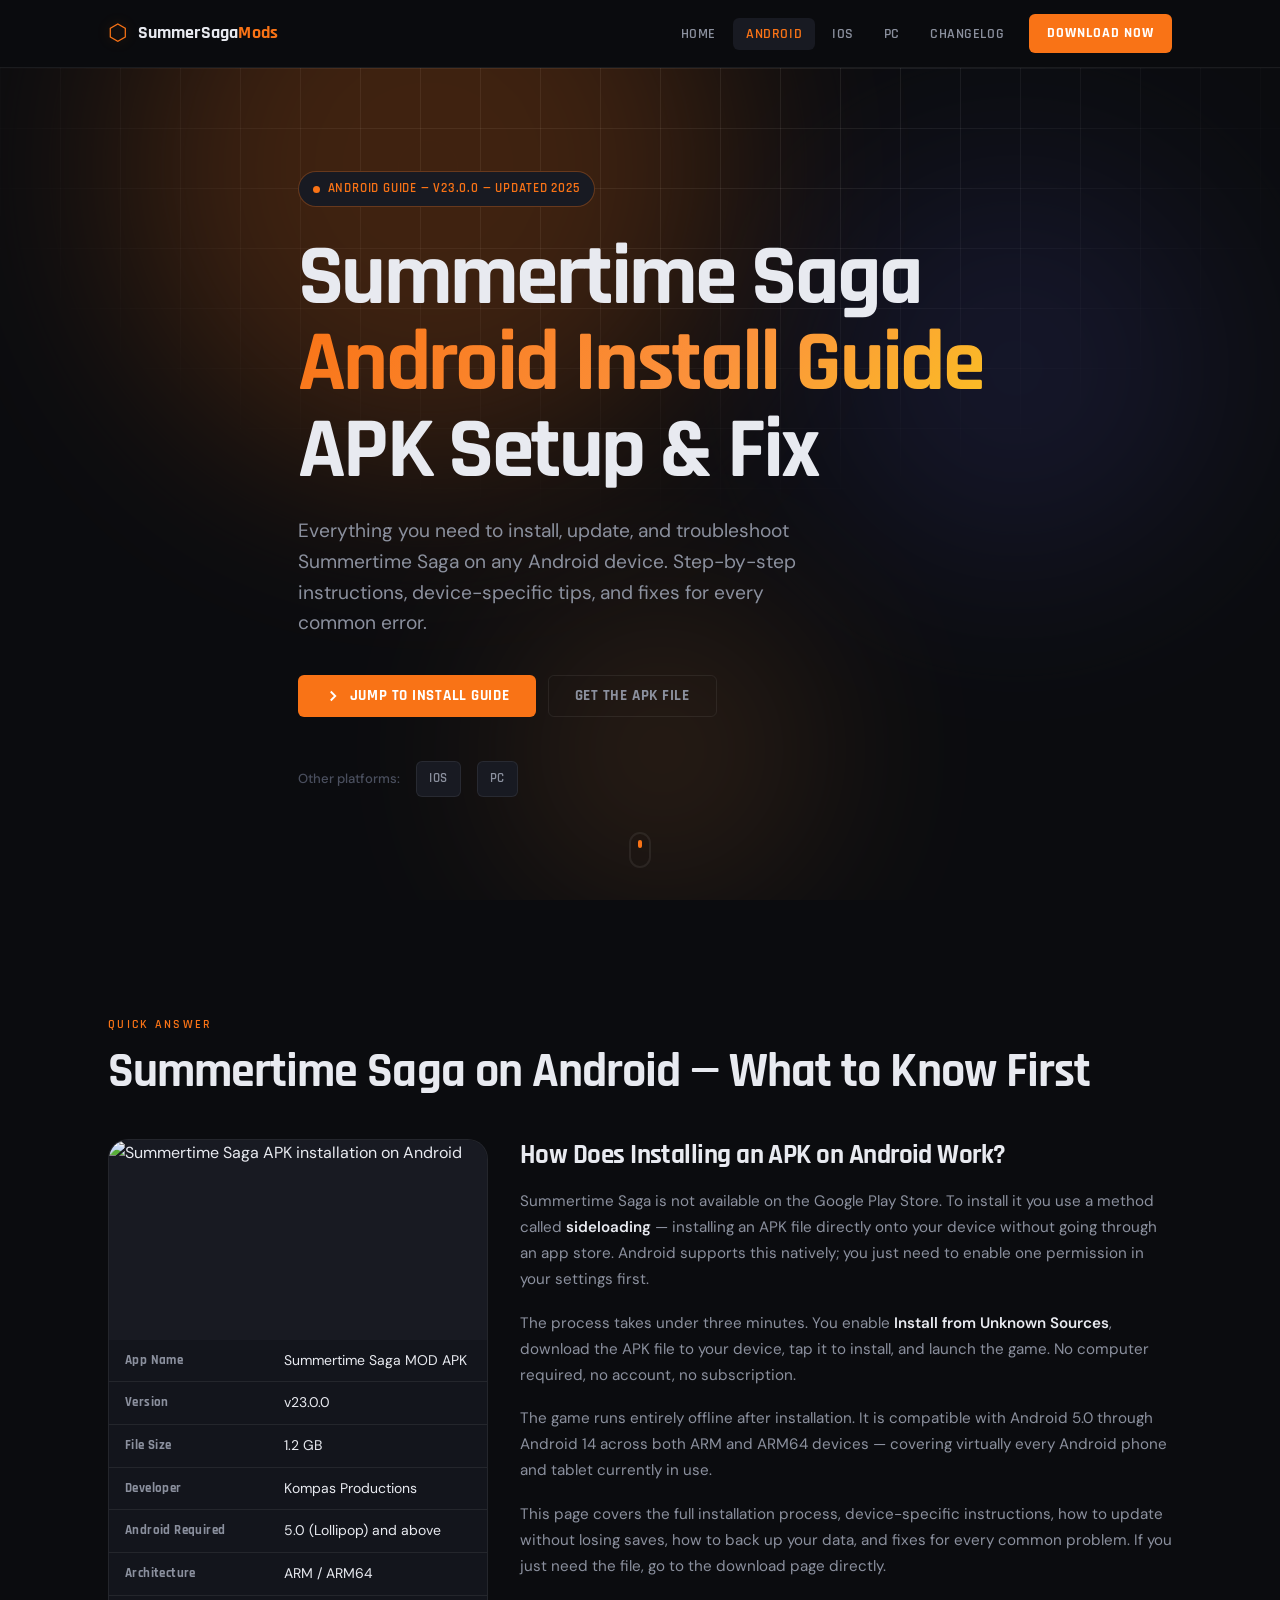
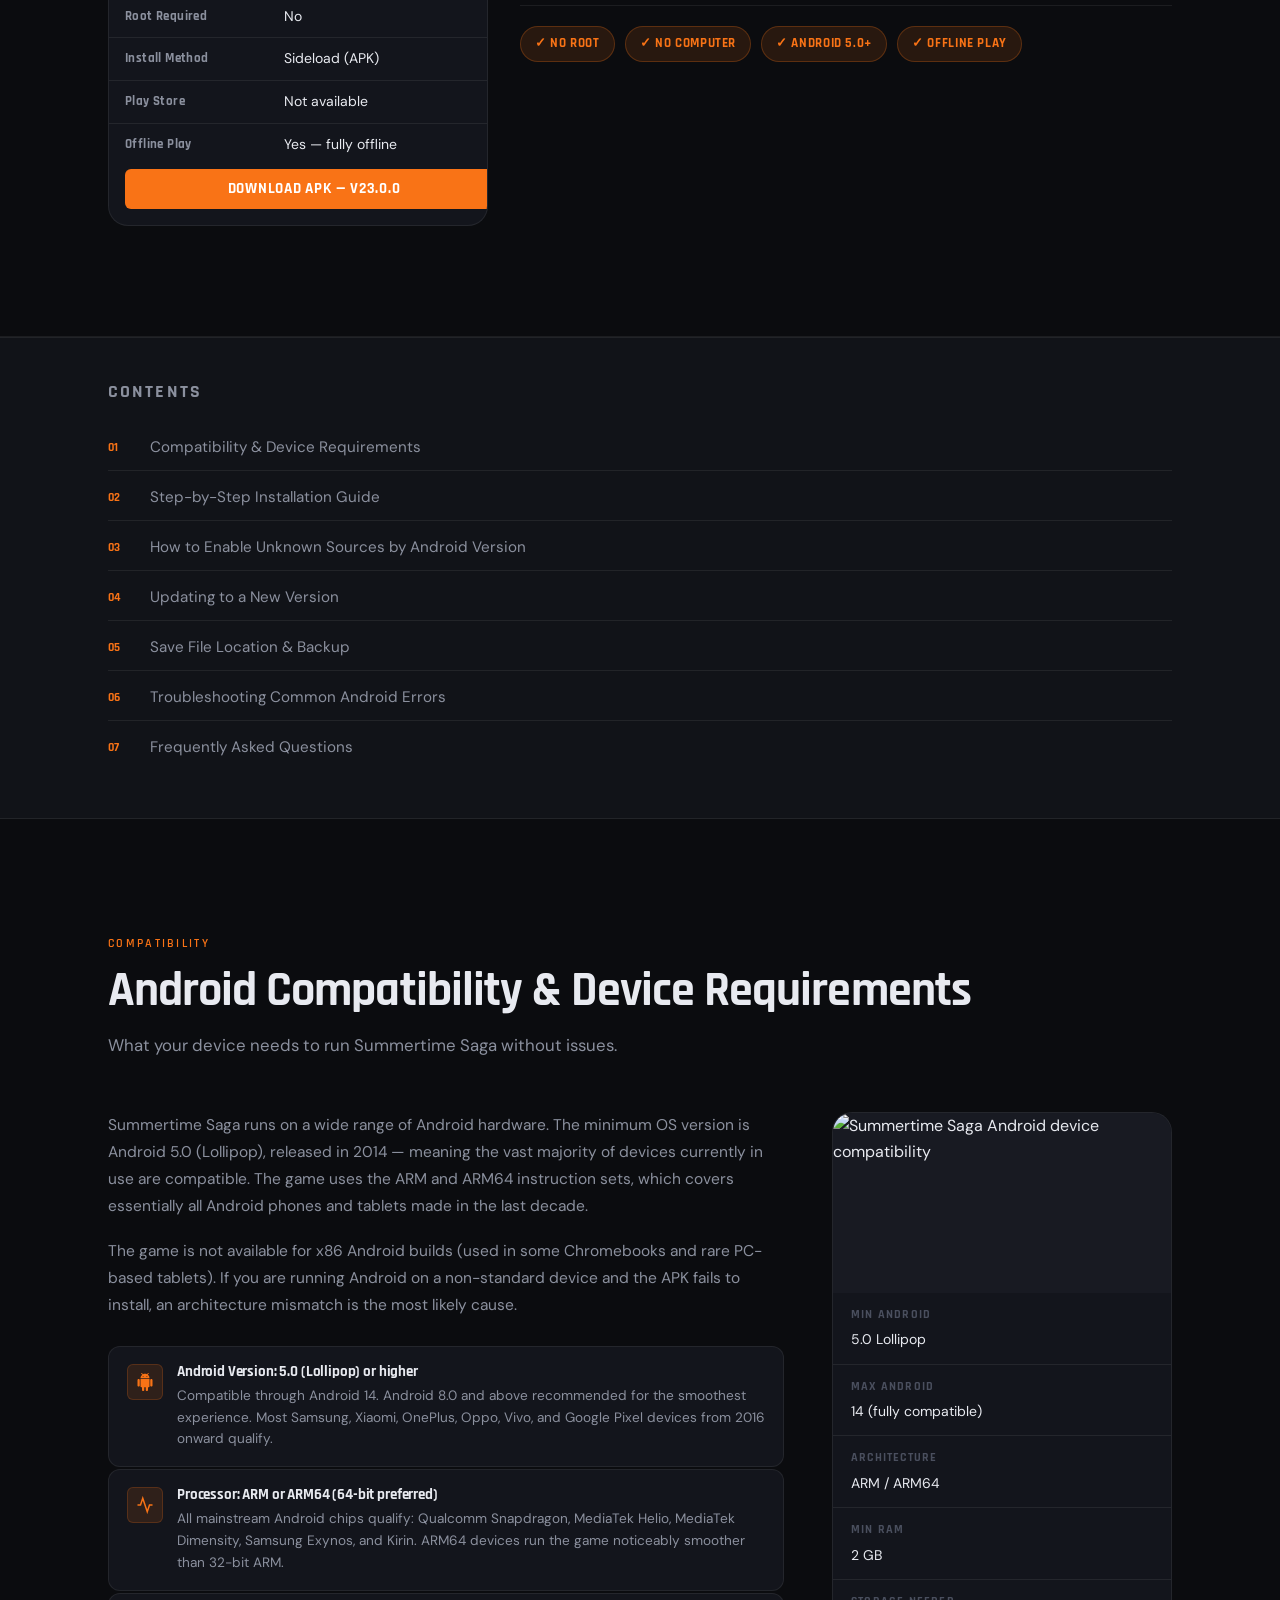
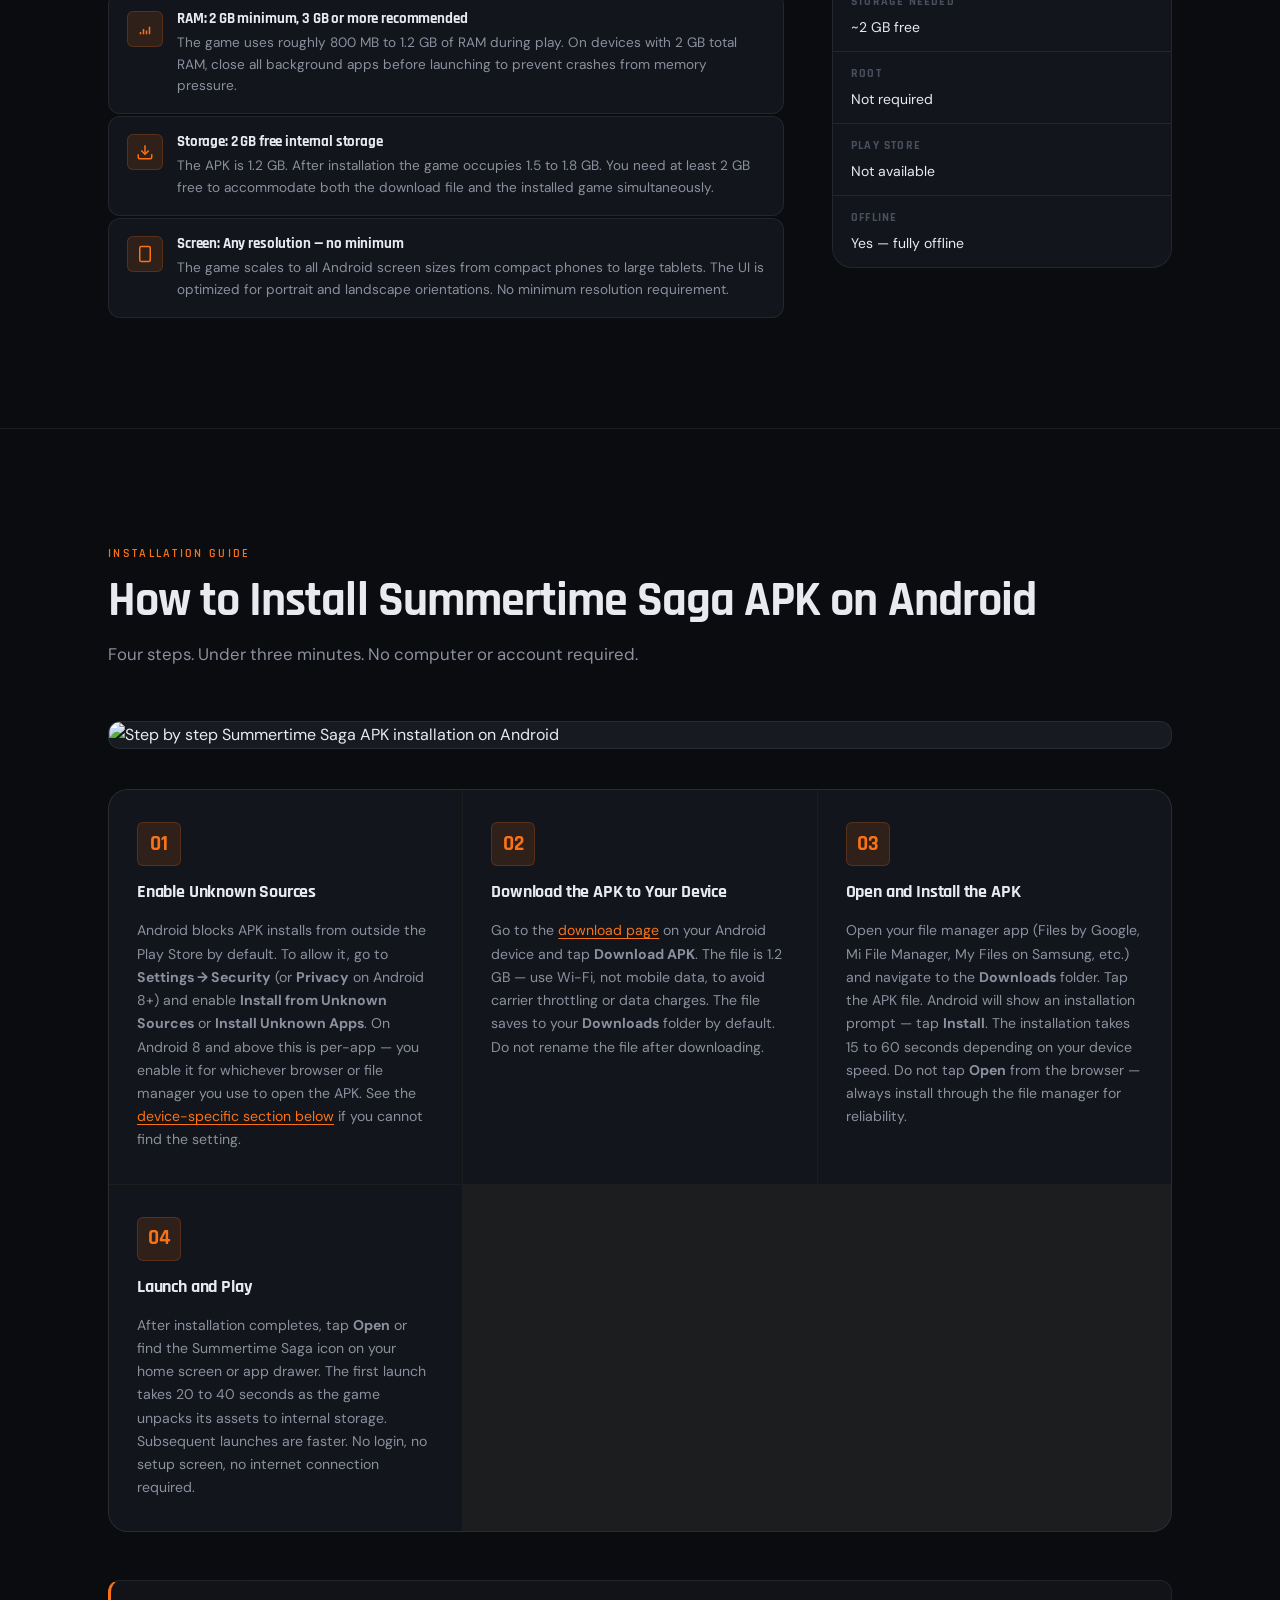
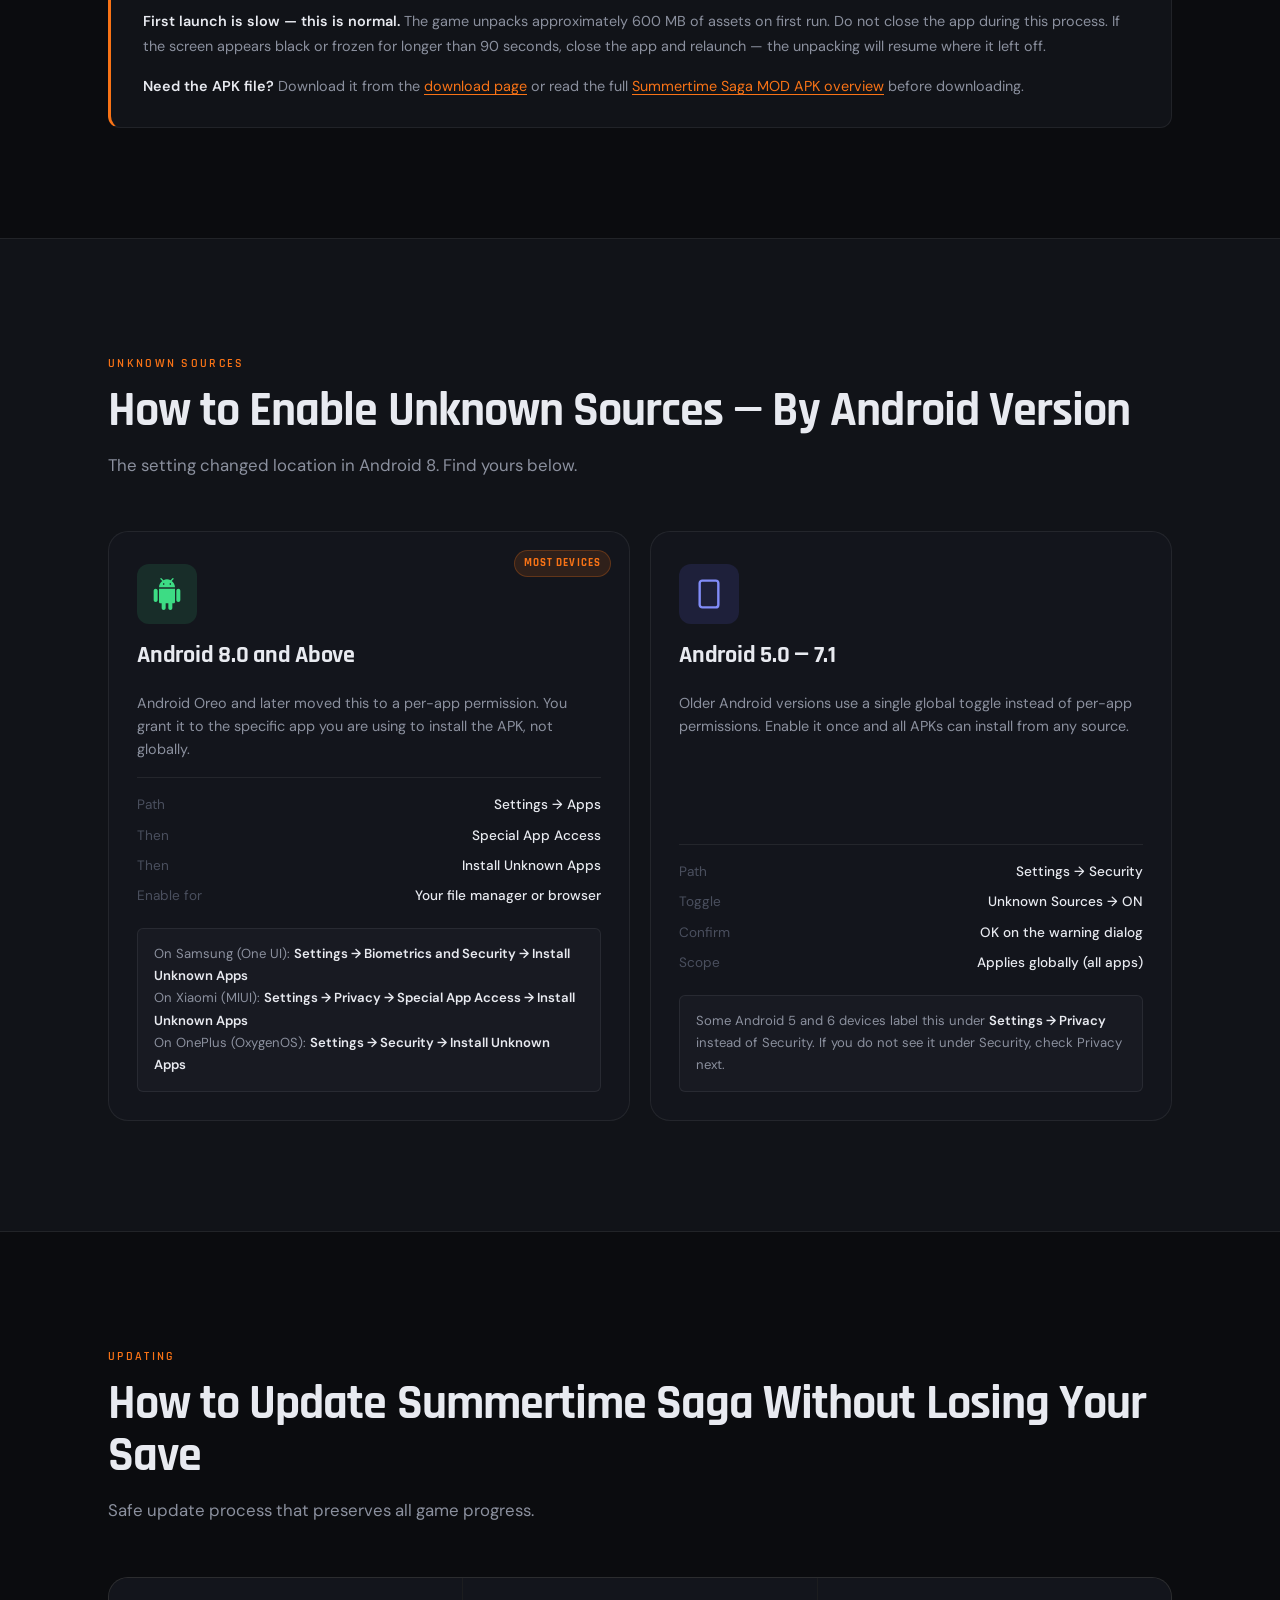
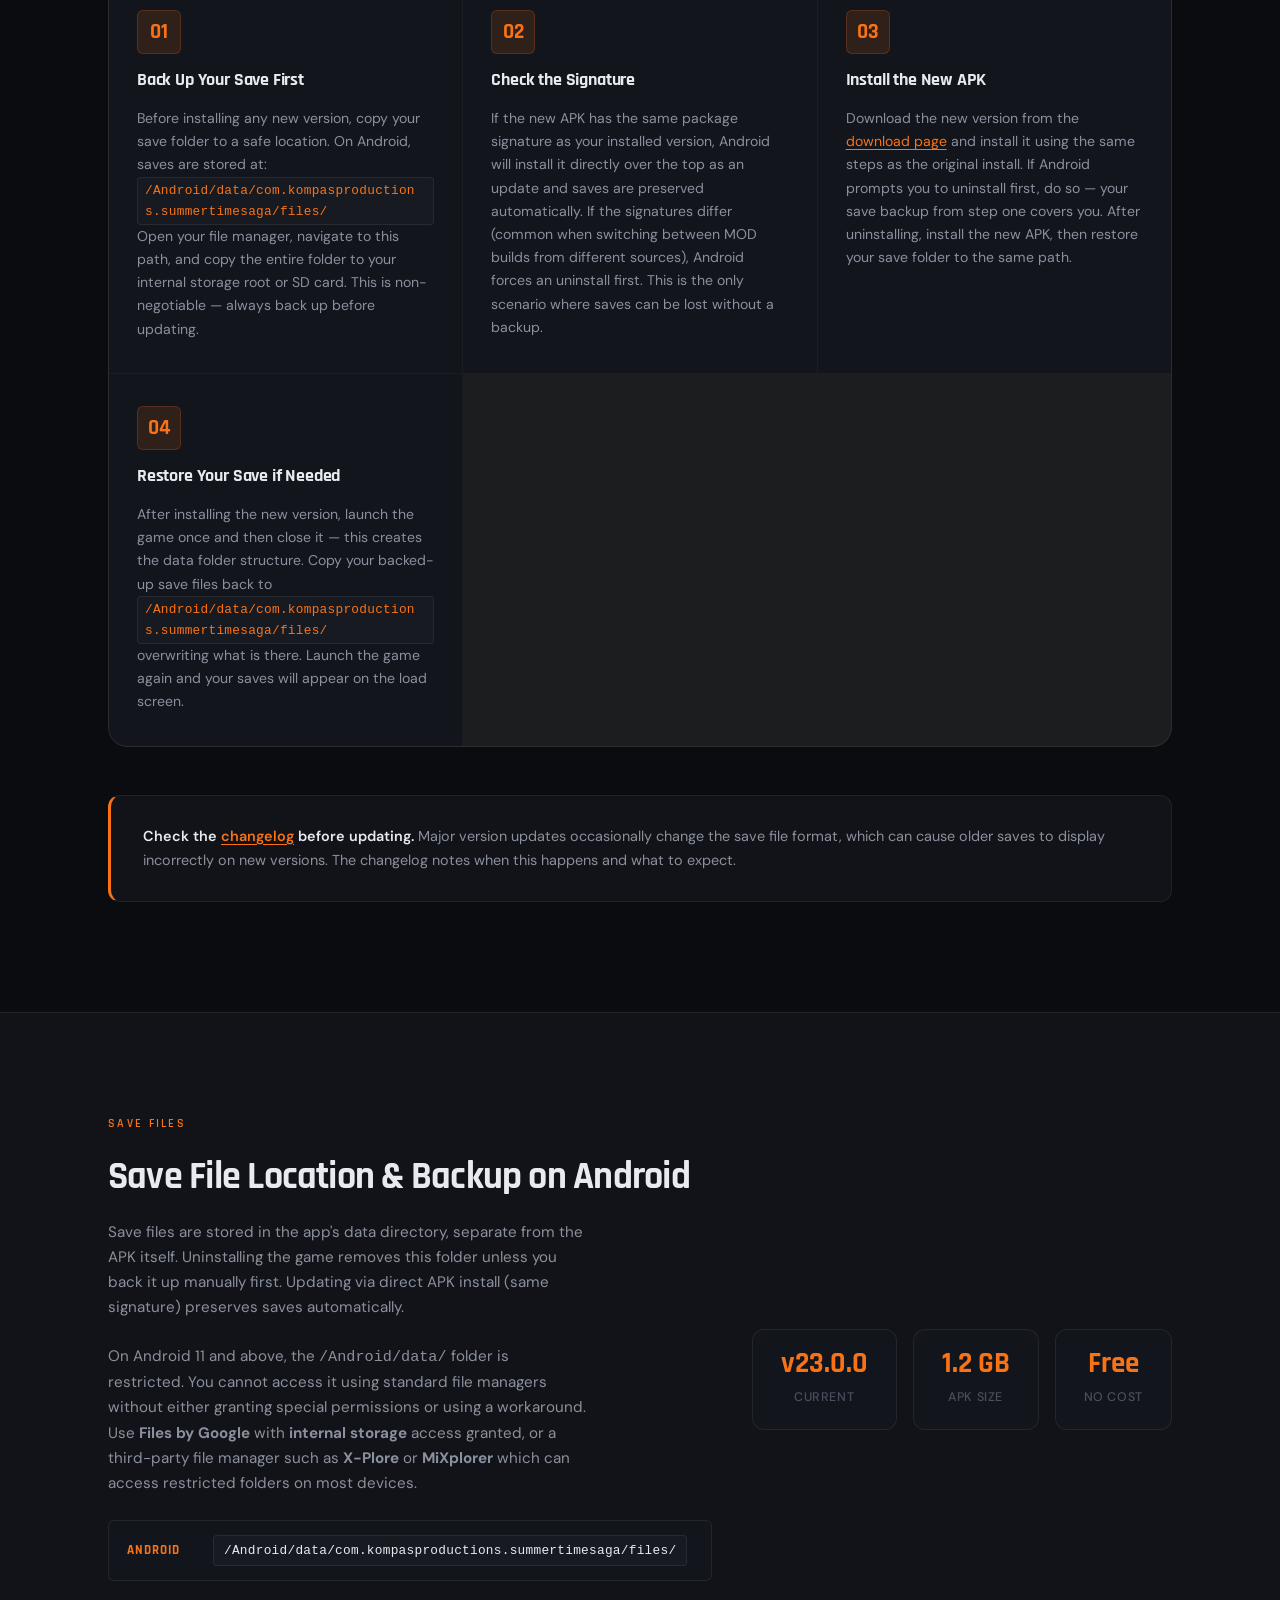
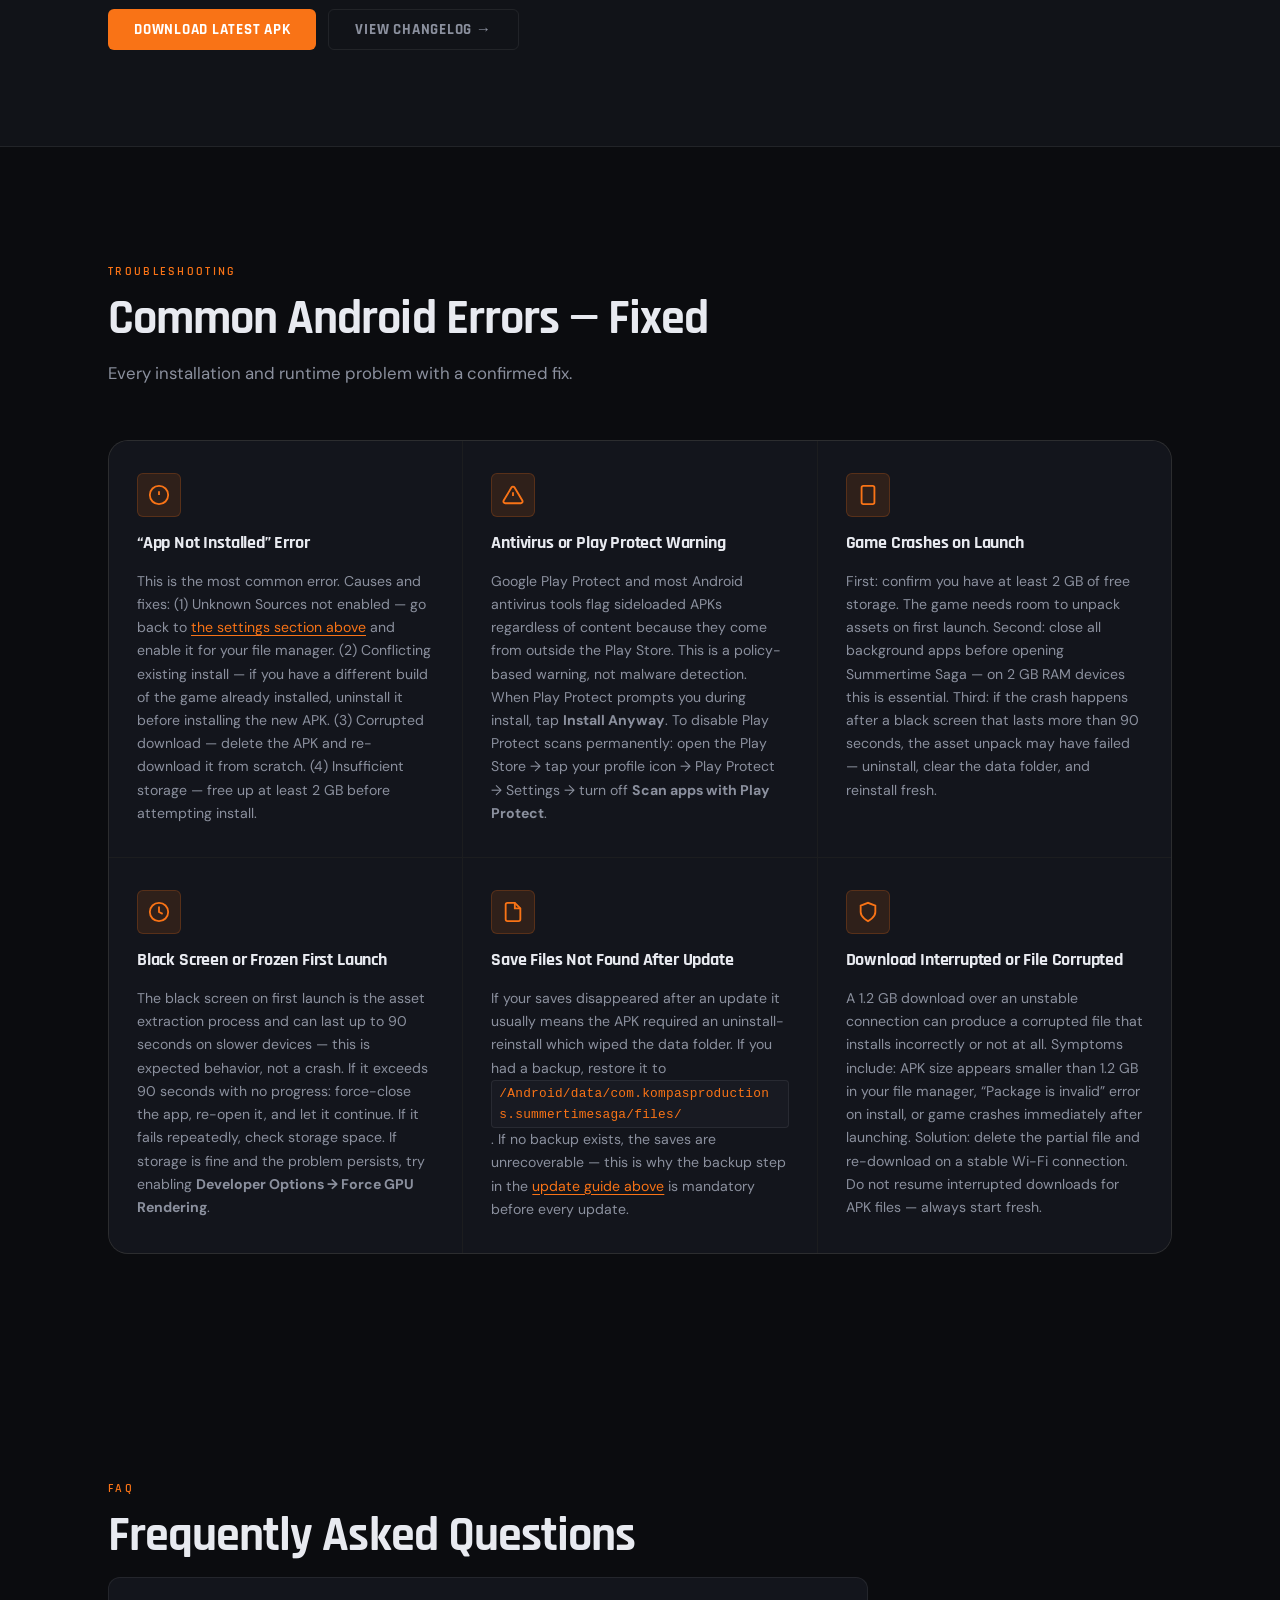
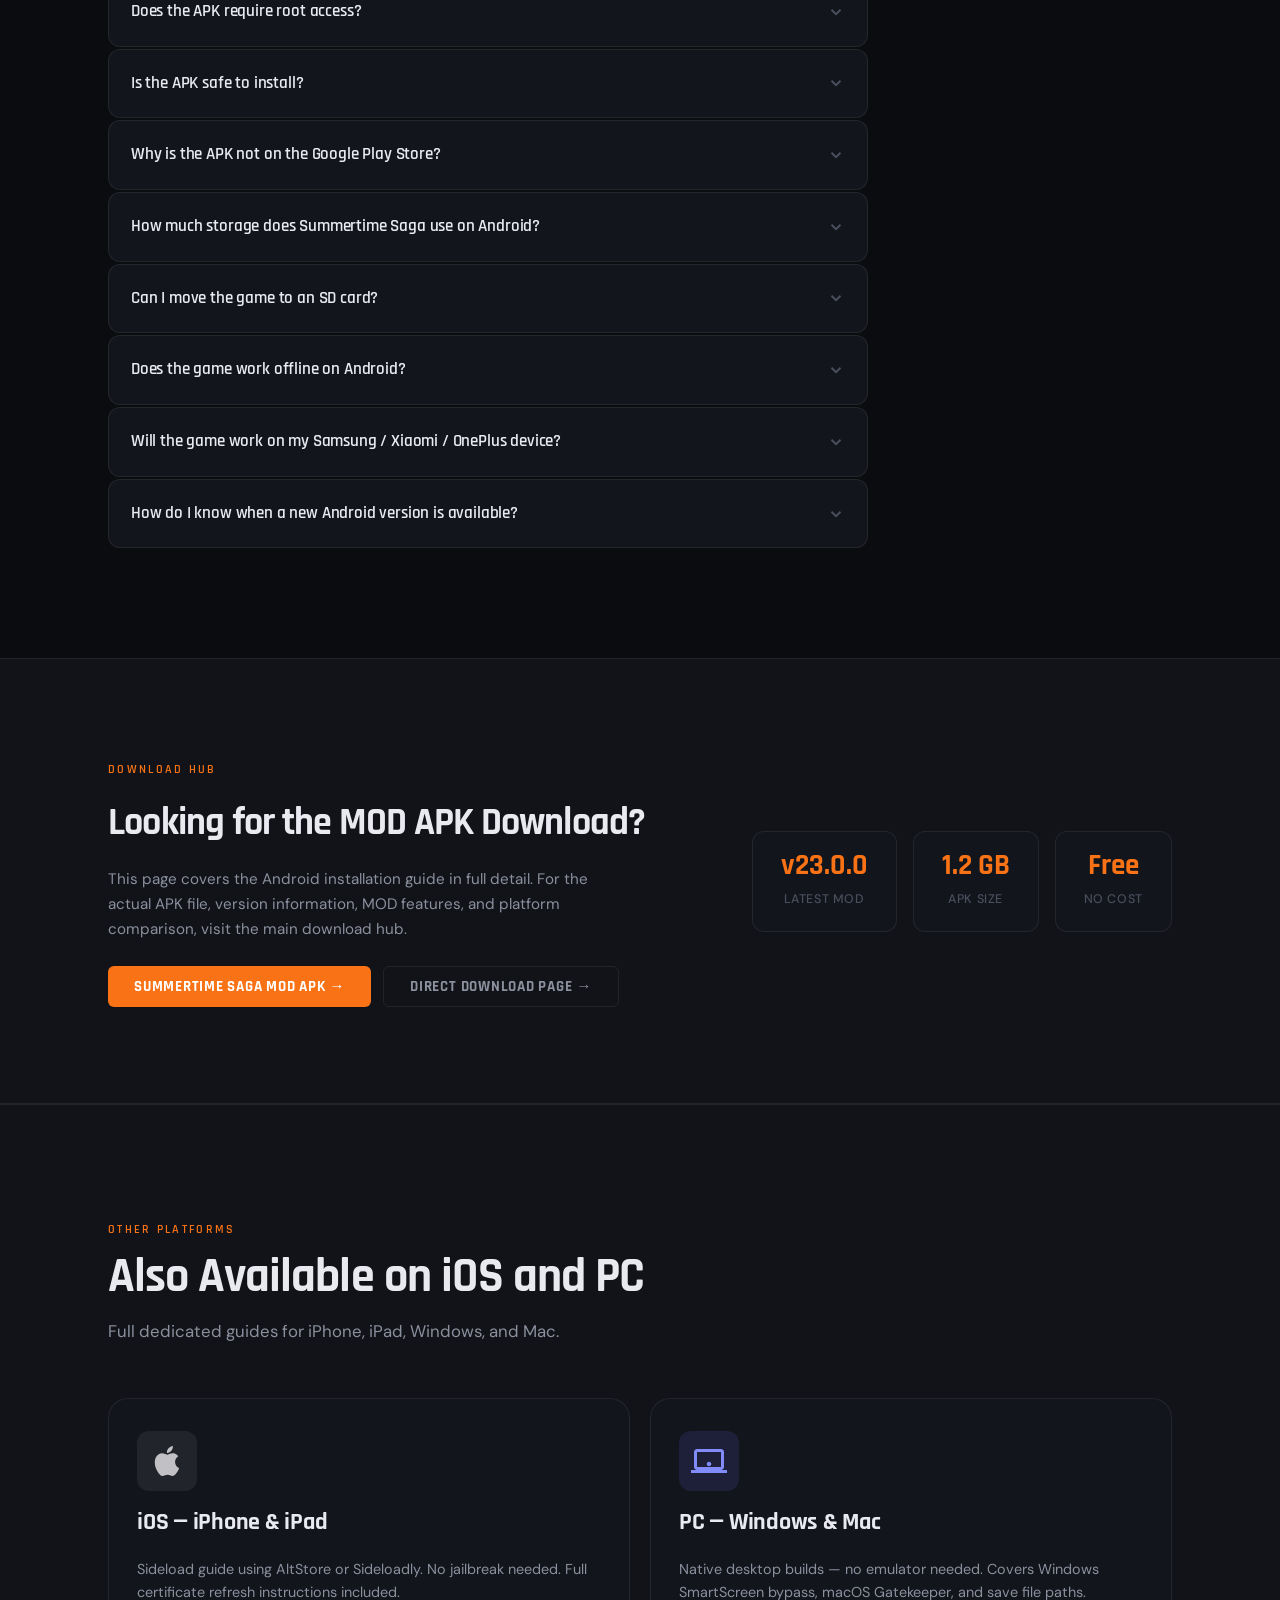
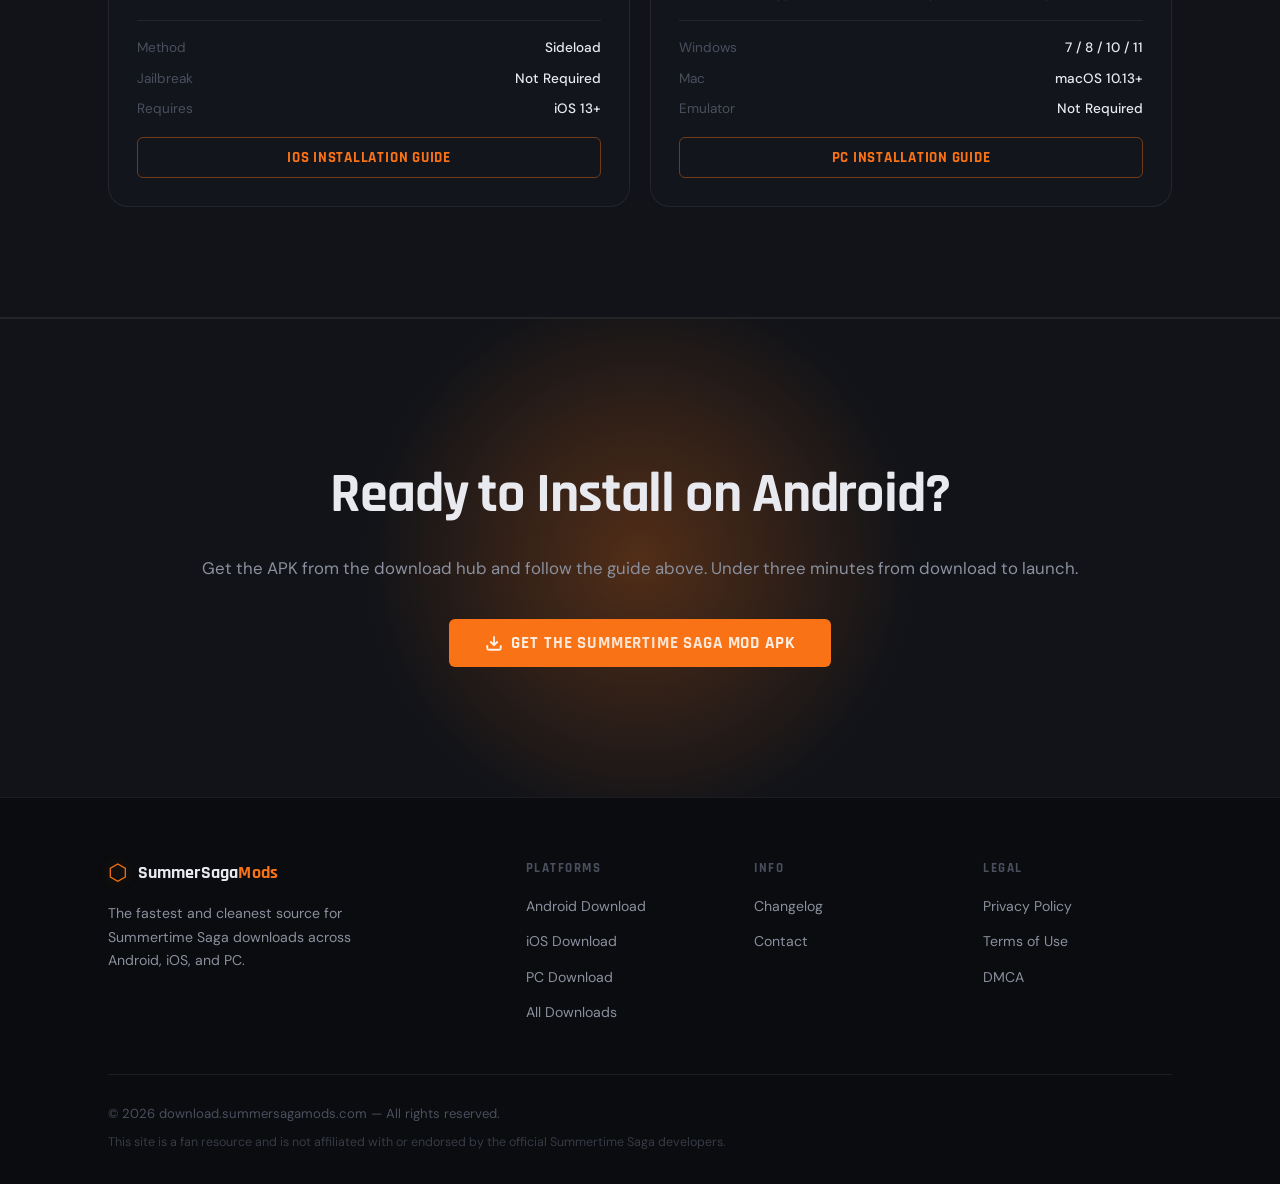
==== android/index.html @ 80ac3235 "Update index.html" ====
<!DOCTYPE html>
<html lang="en">
<head>
  <meta charset="UTF-8">
  <meta name="viewport" content="width=device-width, initial-scale=1.0">
  <title>Summertime Saga Android Installation Guide — APK Setup &amp; Troubleshooting</title>
  <meta name="description" content="Complete Summertime Saga Android installation guide. How to install the APK, enable unknown sources, fix common errors, and manage save files on Android 5.0 and above.">
  <meta name="robots" content="index, follow">
  <meta property="og:title" content="Summertime Saga Android Installation Guide — APK Setup &amp; Troubleshooting">
  <meta property="og:description" content="Complete Summertime Saga Android installation guide. How to install the APK, enable unknown sources, fix common errors, and manage save files.">
  <meta property="og:type" content="website">
  <meta property="og:url" content="https://download.summersagamods.com/android/">
  <link rel="canonical" href="https://download.summersagamods.com/android/">
  <link rel="preconnect" href="https://fonts.googleapis.com">
  <link rel="preconnect" href="https://fonts.gstatic.com" crossorigin>
  <link href="https://fonts.googleapis.com/css2?family=Rajdhani:wght@400;500;600;700&family=DM+Sans:wght@300;400;500&display=swap" rel="stylesheet">
  <link rel="stylesheet" href="/style.css">
  <link rel="stylesheet" href="/sections-addon.css">
  <link rel="stylesheet" href="/android.css">

  <script type="application/ld+json">
  {
    "@context": "https://schema.org",
    "@type": "HowTo",
    "name": "How to Install Summertime Saga APK on Android",
    "description": "Step-by-step guide to install the Summertime Saga APK on any Android device running version 5.0 or higher.",
    "totalTime": "PT3M",
    "tool": [
      { "@type": "HowToTool", "name": "Android phone or tablet running Android 5.0+" },
      { "@type": "HowToTool", "name": "Summertime Saga APK file" }
    ],
    "step": [
      {
        "@type": "HowToStep",
        "position": 1,
        "name": "Enable Install from Unknown Sources",
        "text": "Go to Settings, then Security or Privacy, and enable Install from Unknown Sources or Install Unknown Apps."
      },
      {
        "@type": "HowToStep",
        "position": 2,
        "name": "Download the APK File",
        "text": "Download the Summertime Saga MOD APK from the download page. The file is approximately 1.2 GB."
      },
      {
        "@type": "HowToStep",
        "position": 3,
        "name": "Open and Install the APK",
        "text": "Open your file manager, navigate to the APK file, tap it, and confirm the installation prompt."
      },
      {
        "@type": "HowToStep",
        "position": 4,
        "name": "Launch the Game",
        "text": "Tap the Summertime Saga icon on your home screen to launch the game."
      }
    ]
  }
  </script>

  <script type="application/ld+json">
  {
    "@context": "https://schema.org",
    "@type": "FAQPage",
    "mainEntity": [
      {
        "@type": "Question",
        "name": "Does Summertime Saga APK require root on Android?",
        "acceptedAnswer": {
          "@type": "Answer",
          "text": "No. The Summertime Saga APK installs on any Android device without root access. You only need to enable Install from Unknown Sources in your device settings."
        }
      },
      {
        "@type": "Question",
        "name": "Which Android versions are compatible with Summertime Saga?",
        "acceptedAnswer": {
          "@type": "Answer",
          "text": "Summertime Saga is compatible with Android 5.0 (Lollipop) through Android 14. Both ARM and ARM64 devices are supported."
        }
      },
      {
        "@type": "Question",
        "name": "Why does my antivirus flag the Summertime Saga APK?",
        "acceptedAnswer": {
          "@type": "Answer",
          "text": "This is a false positive. Android security tools routinely flag any APK installed outside the Play Store regardless of content. The warning is triggered by the installation method, not malware in the file."
        }
      }
    ]
  }
  </script>
</head>
<body>

  <header class="site-header" id="site-header" role="banner">
    <div class="header-inner">
      <a href="/" class="logo" aria-label="Summertime Saga Download Home">
        <span class="logo-icon">&#x2B21;</span>
        <span class="logo-text">SummerSaga<em>Mods</em></span>
      </a>
      <button class="nav-toggle" id="nav-toggle" aria-label="Toggle navigation" aria-expanded="false" aria-controls="main-nav">
        <span></span><span></span><span></span>
      </button>
      <nav class="main-nav" id="main-nav" role="navigation" aria-label="Main navigation">
        <ul>
          <li><a href="/" class="nav-link">Home</a></li>
          <li><a href="/android/" class="nav-link active" aria-current="page">Android</a></li>
          <li><a href="/ios/" class="nav-link">iOS</a></li>
          <li><a href="/pc/" class="nav-link">PC</a></li>
          <li><a href="/changelog/" class="nav-link">Changelog</a></li>
          <li><a href="/download/" class="nav-cta">Download Now</a></li>
        </ul>
      </nav>
    </div>
  </header>

  <main id="main-content">

    <!-- ═══════════════════════════════════════════
         HERO
         ═══════════════════════════════════════════ -->
    <section class="hero" aria-label="Android guide hero">
      <div class="hero-bg" aria-hidden="true">
        <div class="hero-grid"></div>
        <div class="hero-glow glow-1"></div>
        <div class="hero-glow glow-2"></div>
        <div class="hero-glow glow-3"></div>
      </div>
      <div class="hero-inner">
        <div class="hero-badge">
          <span class="badge-dot"></span>
          Android Guide &mdash; v23.0.0 &mdash; Updated 2025
        </div>
        <h1 class="hero-title">
          Summertime Saga<br>
          <span class="gradient-text">Android Install Guide</span><br>
          APK Setup &amp; Fix
        </h1>
        <p class="hero-sub">
          Everything you need to install, update, and troubleshoot Summertime Saga on any Android device. Step-by-step instructions, device-specific tips, and fixes for every common error.
        </p>
        <div class="hero-actions">
          <a href="#installation-guide" class="btn btn-primary">
            <svg width="18" height="18" viewBox="0 0 24 24" fill="none" stroke="currentColor" stroke-width="2.5" aria-hidden="true"><path d="M9 18l6-6-6-6"/></svg>
            Jump to Install Guide
          </a>
          <a href="/download/" class="btn btn-ghost">Get the APK File</a>
        </div>
        <div class="hero-platforms" aria-label="Other platforms">
          <span>Other platforms:</span>
          <a href="/ios/">iOS</a>
          <a href="/pc/">PC</a>
        </div>
      </div>
      <div class="hero-scroll-cue" aria-hidden="true"><span></span></div>
    </section>


    <!-- ═══════════════════════════════════════════
         QUICK ANSWER
         ═══════════════════════════════════════════ -->
    <section class="quick-answer" aria-labelledby="qa-heading">
      <div class="container">
        <div class="section-label" aria-hidden="true">Quick Answer</div>
        <h2 class="section-title" id="qa-heading">Summertime Saga on Android &mdash; What to Know First</h2>

        <div class="qa-grid">

          <div class="qa-specs-card">
            <img src="YOUR-IMAGE-URL-HERE" alt="Summertime Saga APK installation on Android" loading="lazy">
            <table class="app-info-table">
              <tbody>
                <tr><th scope="row">App Name</th><td>Summertime Saga MOD APK</td></tr>
                <tr><th scope="row">Version</th><td>v23.0.0</td></tr>
                <tr><th scope="row">File Size</th><td>1.2 GB</td></tr>
                <tr><th scope="row">Developer</th><td>Kompas Productions</td></tr>
                <tr><th scope="row">Android Required</th><td>5.0 (Lollipop) and above</td></tr>
                <tr><th scope="row">Architecture</th><td>ARM / ARM64</td></tr>
                <tr><th scope="row">Root Required</th><td>No</td></tr>
                <tr><th scope="row">Install Method</th><td>Sideload (APK)</td></tr>
                <tr><th scope="row">Play Store</th><td>Not available</td></tr>
                <tr><th scope="row">Offline Play</th><td>Yes &mdash; fully offline</td></tr>
              </tbody>
            </table>
            <a href="/download/" class="btn btn-primary btn-full">Download APK &mdash; v23.0.0</a>
          </div>

          <div class="qa-summary">
            <h3>How Does Installing an APK on Android Work?</h3>
            <p>
              Summertime Saga is not available on the Google Play Store. To install it you use a method called <strong>sideloading</strong> &mdash; installing an APK file directly onto your device without going through an app store. Android supports this natively; you just need to enable one permission in your settings first.
            </p>
            <p>
              The process takes under three minutes. You enable <strong>Install from Unknown Sources</strong>, download the APK file to your device, tap it to install, and launch the game. No computer required, no account, no subscription.
            </p>
            <p>
              The game runs entirely offline after installation. It is compatible with Android 5.0 through Android 14 across both ARM and ARM64 devices &mdash; covering virtually every Android phone and tablet currently in use.
            </p>
            <p>
              This page covers the full installation process, device-specific instructions, how to update without losing saves, how to back up your data, and fixes for every common problem. If you just need the file, go to the
              <a href="/download/">download page</a> directly.
            </p>
            <div class="qa-trust">
              <span>&#10003; No Root</span>
              <span>&#10003; No Computer</span>
              <span>&#10003; Android 5.0+</span>
              <span>&#10003; Offline Play</span>
            </div>
          </div>

        </div>
      </div>
    </section>


    <!-- ═══════════════════════════════════════════
         TABLE OF CONTENTS
         ═══════════════════════════════════════════ -->
    <nav class="toc-section" aria-labelledby="toc-heading">
      <div class="container">
        <h2 class="toc-title" id="toc-heading">Contents</h2>
        <ol class="toc-list" role="list">
          <li><a href="#compatibility">Compatibility &amp; Device Requirements</a></li>
          <li><a href="#installation-guide">Step-by-Step Installation Guide</a></li>
          <li><a href="#unknown-sources">How to Enable Unknown Sources by Android Version</a></li>
          <li><a href="#updating">Updating to a New Version</a></li>
          <li><a href="#save-files">Save File Location &amp; Backup</a></li>
          <li><a href="#troubleshooting">Troubleshooting Common Android Errors</a></li>
          <li><a href="#faq">Frequently Asked Questions</a></li>
        </ol>
      </div>
    </nav>


    <!-- ═══════════════════════════════════════════
         COMPATIBILITY
         ═══════════════════════════════════════════ -->
    <section class="about-game" id="compatibility" aria-labelledby="compat-heading">
      <div class="container">
        <div class="section-label" aria-hidden="true">Compatibility</div>
        <h2 class="section-title" id="compat-heading">Android Compatibility &amp; Device Requirements</h2>
        <p class="section-sub">What your device needs to run Summertime Saga without issues.</p>

        <div class="about-grid">
          <div class="about-content">
            <p>
              Summertime Saga runs on a wide range of Android hardware. The minimum OS version is Android 5.0 (Lollipop), released in 2014 &mdash; meaning the vast majority of devices currently in use are compatible. The game uses the ARM and ARM64 instruction sets, which covers essentially all Android phones and tablets made in the last decade.
            </p>
            <p>
              The game is not available for x86 Android builds (used in some Chromebooks and rare PC-based tablets). If you are running Android on a non-standard device and the APK fails to install, an architecture mismatch is the most likely cause.
            </p>

            <div class="req-checklist" role="list">

              <div class="req-item" role="listitem">
                <div class="req-icon" aria-hidden="true">
                  <svg width="18" height="18" viewBox="0 0 24 24" fill="currentColor"><path d="M6 18c0 .55.45 1 1 1h1v3.5c0 .83.67 1.5 1.5 1.5s1.5-.67 1.5-1.5V19h2v3.5c0 .83.67 1.5 1.5 1.5s1.5-.67 1.5-1.5V19h1c.55 0 1-.45 1-1V8H6v10zM3.5 8C2.67 8 2 8.67 2 9.5v7c0 .83.67 1.5 1.5 1.5S5 17.33 5 16.5v-7C5 8.67 4.33 8 3.5 8zm17 0c-.83 0-1.5.67-1.5 1.5v7c0 .83.67 1.5 1.5 1.5s1.5-.67 1.5-1.5v-7c0-.83-.67-1.5-1.5-1.5zm-4.97-5.84l1.3-1.3c.2-.2.2-.51 0-.71-.2-.2-.51-.2-.71 0l-1.48 1.48C13.85 1.23 12.95 1 12 1c-.96 0-1.86.23-2.66.63L7.85.15c-.2-.2-.51-.2-.71 0-.2.2-.2.51 0 .71l1.31 1.31C6.97 3.26 6 5.01 6 7h12c0-1.99-.97-3.75-2.47-4.84zM10 5H9V4h1v1zm5 0h-1V4h1v1z"/></svg>
                </div>
                <div class="req-detail">
                  <strong>Android Version: 5.0 (Lollipop) or higher</strong>
                  <span>Compatible through Android 14. Android 8.0 and above recommended for the smoothest experience. Most Samsung, Xiaomi, OnePlus, Oppo, Vivo, and Google Pixel devices from 2016 onward qualify.</span>
                </div>
              </div>

              <div class="req-item" role="listitem">
                <div class="req-icon" aria-hidden="true">
                  <svg width="18" height="18" viewBox="0 0 24 24" fill="none" stroke="currentColor" stroke-width="2"><polyline points="22 12 18 12 15 21 9 3 6 12 2 12"/></svg>
                </div>
                <div class="req-detail">
                  <strong>Processor: ARM or ARM64 (64-bit preferred)</strong>
                  <span>All mainstream Android chips qualify: Qualcomm Snapdragon, MediaTek Helio, MediaTek Dimensity, Samsung Exynos, and Kirin. ARM64 devices run the game noticeably smoother than 32-bit ARM.</span>
                </div>
              </div>

              <div class="req-item" role="listitem">
                <div class="req-icon" aria-hidden="true">
                  <svg width="18" height="18" viewBox="0 0 24 24" fill="none" stroke="currentColor" stroke-width="2"><path d="M6 19v-3M10 19v-7M14 19v-5M18 19V9"/></svg>
                </div>
                <div class="req-detail">
                  <strong>RAM: 2 GB minimum, 3 GB or more recommended</strong>
                  <span>The game uses roughly 800 MB to 1.2 GB of RAM during play. On devices with 2 GB total RAM, close all background apps before launching to prevent crashes from memory pressure.</span>
                </div>
              </div>

              <div class="req-item" role="listitem">
                <div class="req-icon" aria-hidden="true">
                  <svg width="18" height="18" viewBox="0 0 24 24" fill="none" stroke="currentColor" stroke-width="2"><path d="M21 15v4a2 2 0 0 1-2 2H5a2 2 0 0 1-2-2v-4"/><polyline points="7 10 12 15 17 10"/><line x1="12" y1="15" x2="12" y2="3"/></svg>
                </div>
                <div class="req-detail">
                  <strong>Storage: 2 GB free internal storage</strong>
                  <span>The APK is 1.2 GB. After installation the game occupies 1.5 to 1.8 GB. You need at least 2 GB free to accommodate both the download file and the installed game simultaneously.</span>
                </div>
              </div>

              <div class="req-item" role="listitem">
                <div class="req-icon" aria-hidden="true">
                  <svg width="18" height="18" viewBox="0 0 24 24" fill="none" stroke="currentColor" stroke-width="2"><rect x="5" y="2" width="14" height="20" rx="2"/><line x1="12" y1="18" x2="12.01" y2="18"/></svg>
                </div>
                <div class="req-detail">
                  <strong>Screen: Any resolution &mdash; no minimum</strong>
                  <span>The game scales to all Android screen sizes from compact phones to large tablets. The UI is optimized for portrait and landscape orientations. No minimum resolution requirement.</span>
                </div>
              </div>

            </div>
          </div>

          <aside class="about-meta" aria-label="Quick compatibility reference">
            <img src="YOUR-IMAGE-URL-HERE" alt="Summertime Saga Android device compatibility" loading="lazy">
            <ul class="meta-list">
              <li><strong>Min Android</strong>5.0 Lollipop</li>
              <li><strong>Max Android</strong>14 (fully compatible)</li>
              <li><strong>Architecture</strong>ARM / ARM64</li>
              <li><strong>Min RAM</strong>2 GB</li>
              <li><strong>Storage Needed</strong>~2 GB free</li>
              <li><strong>Root</strong>Not required</li>
              <li><strong>Play Store</strong>Not available</li>
              <li><strong>Offline</strong>Yes &mdash; fully offline</li>
            </ul>
          </aside>
        </div>
      </div>
    </section>


    <!-- ═══════════════════════════════════════════
         STEP-BY-STEP INSTALLATION
         ═══════════════════════════════════════════ -->
    <section class="features" id="installation-guide" aria-labelledby="install-heading">
      <div class="container">
        <div class="section-label" aria-hidden="true">Installation Guide</div>
        <h2 class="section-title" id="install-heading">How to Install Summertime Saga APK on Android</h2>
        <p class="section-sub">Four steps. Under three minutes. No computer or account required.</p>

        <img src="YOUR-IMAGE-URL-HERE" alt="Step by step Summertime Saga APK installation on Android" loading="lazy">

        <div class="features-grid features-grid--2col">

          <div class="feature-item">
            <div class="feature-icon" aria-hidden="true"><span>01</span></div>
            <h3>Enable Unknown Sources</h3>
            <p>
              Android blocks APK installs from outside the Play Store by default. To allow it, go to
              <strong>Settings &rarr; Security</strong> (or <strong>Privacy</strong> on Android 8+) and enable
              <strong>Install from Unknown Sources</strong> or <strong>Install Unknown Apps</strong>.
              On Android 8 and above this is per-app &mdash; you enable it for whichever browser or file
              manager you use to open the APK. See the
              <a href="#unknown-sources">device-specific section below</a> if you cannot find the setting.
            </p>
          </div>

          <div class="feature-item">
            <div class="feature-icon" aria-hidden="true"><span>02</span></div>
            <h3>Download the APK to Your Device</h3>
            <p>
              Go to the <a href="/download/">download page</a> on your Android device and tap
              <strong>Download APK</strong>. The file is 1.2 GB &mdash; use Wi-Fi, not mobile data,
              to avoid carrier throttling or data charges. The file saves to your
              <strong>Downloads</strong> folder by default. Do not rename the file after downloading.
            </p>
          </div>

          <div class="feature-item">
            <div class="feature-icon" aria-hidden="true"><span>03</span></div>
            <h3>Open and Install the APK</h3>
            <p>
              Open your file manager app (Files by Google, Mi File Manager, My Files on Samsung, etc.)
              and navigate to the <strong>Downloads</strong> folder. Tap the APK file. Android will show
              an installation prompt &mdash; tap <strong>Install</strong>. The installation takes 15 to
              60 seconds depending on your device speed. Do not tap <strong>Open</strong> from the
              browser &mdash; always install through the file manager for reliability.
            </p>
          </div>

          <div class="feature-item">
            <div class="feature-icon" aria-hidden="true"><span>04</span></div>
            <h3>Launch and Play</h3>
            <p>
              After installation completes, tap <strong>Open</strong> or find the Summertime Saga icon
              on your home screen or app drawer. The first launch takes 20 to 40 seconds as the game
              unpacks its assets to internal storage. Subsequent launches are faster. No login, no
              setup screen, no internet connection required.
            </p>
          </div>

        </div>

        <div class="install-note">
          <p>
            <strong>First launch is slow &mdash; this is normal.</strong> The game unpacks approximately
            600 MB of assets on first run. Do not close the app during this process. If the screen
            appears black or frozen for longer than 90 seconds, close the app and relaunch &mdash; the
            unpacking will resume where it left off.
          </p>
          <p>
            <strong>Need the APK file?</strong> Download it from the
            <a href="/download/">download page</a> or read the full
            <a href="/">Summertime Saga MOD APK overview</a> before downloading.
          </p>
        </div>

      </div>
    </section>


    <!-- ═══════════════════════════════════════════
         UNKNOWN SOURCES BY ANDROID VERSION
         ═══════════════════════════════════════════ -->
    <section class="platforms" id="unknown-sources" aria-labelledby="sources-heading">
      <div class="container">
        <div class="section-label" aria-hidden="true">Unknown Sources</div>
        <h2 class="section-title" id="sources-heading">How to Enable Unknown Sources &mdash; By Android Version</h2>
        <p class="section-sub">The setting changed location in Android 8. Find yours below.</p>

        <div class="platform-grid">

          <article class="platform-card" aria-label="Android 8 and above unknown sources">
            <div class="card-icon android-icon" aria-hidden="true">
              <svg width="32" height="32" viewBox="0 0 24 24" fill="currentColor"><path d="M6 18c0 .55.45 1 1 1h1v3.5c0 .83.67 1.5 1.5 1.5s1.5-.67 1.5-1.5V19h2v3.5c0 .83.67 1.5 1.5 1.5s1.5-.67 1.5-1.5V19h1c.55 0 1-.45 1-1V8H6v10zM3.5 8C2.67 8 2 8.67 2 9.5v7c0 .83.67 1.5 1.5 1.5S5 17.33 5 16.5v-7C5 8.67 4.33 8 3.5 8zm17 0c-.83 0-1.5.67-1.5 1.5v7c0 .83.67 1.5 1.5 1.5s1.5-.67 1.5-1.5v-7c0-.83-.67-1.5-1.5-1.5zm-4.97-5.84l1.3-1.3c.2-.2.2-.51 0-.71-.2-.2-.51-.2-.71 0l-1.48 1.48C13.85 1.23 12.95 1 12 1c-.96 0-1.86.23-2.66.63L7.85.15c-.2-.2-.51-.2-.71 0-.2.2-.2.51 0 .71l1.31 1.31C6.97 3.26 6 5.01 6 7h12c0-1.99-.97-3.75-2.47-4.84zM10 5H9V4h1v1zm5 0h-1V4h1v1z"/></svg>
            </div>
            <div class="card-tag">Most Devices</div>
            <h3 class="card-title">Android 8.0 and Above</h3>
            <p class="card-desc">
              Android Oreo and later moved this to a per-app permission. You grant it to the specific
              app you are using to install the APK, not globally.
            </p>
            <ul class="card-specs">
              <li><span>Path</span><strong>Settings &rarr; Apps</strong></li>
              <li><span>Then</span><strong>Special App Access</strong></li>
              <li><span>Then</span><strong>Install Unknown Apps</strong></li>
              <li><span>Enable for</span><strong>Your file manager or browser</strong></li>
            </ul>
            <div class="sources-note">
              On Samsung (One UI): <strong>Settings &rarr; Biometrics and Security &rarr; Install Unknown Apps</strong><br>
              On Xiaomi (MIUI): <strong>Settings &rarr; Privacy &rarr; Special App Access &rarr; Install Unknown Apps</strong><br>
              On OnePlus (OxygenOS): <strong>Settings &rarr; Security &rarr; Install Unknown Apps</strong>
            </div>
          </article>

          <article class="platform-card" aria-label="Android 5 to 7 unknown sources">
            <div class="card-icon" style="background:rgba(99,102,241,0.14);color:#818cf8;" aria-hidden="true">
              <svg width="32" height="32" viewBox="0 0 24 24" fill="none" stroke="currentColor" stroke-width="1.8"><rect x="5" y="2" width="14" height="20" rx="2"/><line x1="12" y1="18" x2="12.01" y2="18"/></svg>
            </div>
            <h3 class="card-title">Android 5.0 &mdash; 7.1</h3>
            <p class="card-desc">
              Older Android versions use a single global toggle instead of per-app permissions.
              Enable it once and all APKs can install from any source.
            </p>
            <ul class="card-specs">
              <li><span>Path</span><strong>Settings &rarr; Security</strong></li>
              <li><span>Toggle</span><strong>Unknown Sources &rarr; ON</strong></li>
              <li><span>Confirm</span><strong>OK on the warning dialog</strong></li>
              <li><span>Scope</span><strong>Applies globally (all apps)</strong></li>
            </ul>
            <div class="sources-note">
              Some Android 5 and 6 devices label this under <strong>Settings &rarr; Privacy</strong>
              instead of Security. If you do not see it under Security, check Privacy next.
            </div>
          </article>

        </div>
      </div>
    </section>


    <!-- ═══════════════════════════════════════════
         UPDATING
         ═══════════════════════════════════════════ -->
    <section class="features" id="updating" aria-labelledby="update-heading">
      <div class="container">
        <div class="section-label" aria-hidden="true">Updating</div>
        <h2 class="section-title" id="update-heading">How to Update Summertime Saga Without Losing Your Save</h2>
        <p class="section-sub">Safe update process that preserves all game progress.</p>

        <div class="features-grid features-grid--2col">

          <div class="feature-item">
            <div class="feature-icon" aria-hidden="true"><span>01</span></div>
            <h3>Back Up Your Save First</h3>
            <p>
              Before installing any new version, copy your save folder to a safe location. On Android,
              saves are stored at:
              <code>/Android/data/com.kompasproductions.summertimesaga/files/</code>
              Open your file manager, navigate to this path, and copy the entire folder to your
              internal storage root or SD card. This is non-negotiable &mdash; always back up before
              updating.
            </p>
          </div>

          <div class="feature-item">
            <div class="feature-icon" aria-hidden="true"><span>02</span></div>
            <h3>Check the Signature</h3>
            <p>
              If the new APK has the same package signature as your installed version, Android will
              install it directly over the top as an update and saves are preserved automatically.
              If the signatures differ (common when switching between MOD builds from different
              sources), Android forces an uninstall first. This is the only scenario where saves can
              be lost without a backup.
            </p>
          </div>

          <div class="feature-item">
            <div class="feature-icon" aria-hidden="true"><span>03</span></div>
            <h3>Install the New APK</h3>
            <p>
              Download the new version from the <a href="/download/">download page</a> and install it
              using the same steps as the original install. If Android prompts you to uninstall first,
              do so &mdash; your save backup from step one covers you. After uninstalling, install the
              new APK, then restore your save folder to the same path.
            </p>
          </div>

          <div class="feature-item">
            <div class="feature-icon" aria-hidden="true"><span>04</span></div>
            <h3>Restore Your Save if Needed</h3>
            <p>
              After installing the new version, launch the game once and then close it &mdash; this
              creates the data folder structure. Copy your backed-up save files back to
              <code>/Android/data/com.kompasproductions.summertimesaga/files/</code>
              overwriting what is there. Launch the game again and your saves will appear on the
              load screen.
            </p>
          </div>

        </div>

        <div class="install-note">
          <p>
            <strong>Check the <a href="/changelog/">changelog</a> before updating.</strong>
            Major version updates occasionally change the save file format, which can cause
            older saves to display incorrectly on new versions. The changelog notes when this
            happens and what to expect.
          </p>
        </div>

      </div>
    </section>


    <!-- ═══════════════════════════════════════════
         SAVE FILE LOCATION
         ═══════════════════════════════════════════ -->
    <section class="version-strip" id="save-files" aria-labelledby="save-heading">
      <div class="container">
        <div class="version-inner">
          <div class="version-text">
            <div class="section-label" aria-hidden="true">Save Files</div>
            <h2 id="save-heading">Save File Location &amp; Backup on Android</h2>
            <p>
              Save files are stored in the app's data directory, separate from the APK itself.
              Uninstalling the game removes this folder unless you back it up manually first.
              Updating via direct APK install (same signature) preserves saves automatically.
            </p>
            <p>
              On Android 11 and above, the <code>/Android/data/</code> folder is restricted.
              You cannot access it using standard file managers without either granting special
              permissions or using a workaround. Use
              <strong>Files by Google</strong> with <strong>internal storage</strong> access granted,
              or a third-party file manager such as <strong>X-Plore</strong> or
              <strong>MiXplorer</strong> which can access restricted folders on most devices.
            </p>
            <div class="save-paths">
              <div class="save-path-item">
                <span class="save-path-os">Android</span>
                <code>/Android/data/com.kompasproductions.summertimesaga/files/</code>
              </div>
            </div>
            <div class="version-actions">
              <a href="/download/" class="btn btn-primary">Download Latest APK</a>
              <a href="/changelog/" class="btn btn-ghost">View Changelog &rarr;</a>
            </div>
          </div>
          <div class="version-badges" aria-hidden="true">
            <div class="version-badge-item">
              <strong>v23.0.0</strong>
              <span>Current</span>
            </div>
            <div class="version-badge-item">
              <strong>1.2 GB</strong>
              <span>APK Size</span>
            </div>
            <div class="version-badge-item">
              <strong>Free</strong>
              <span>No Cost</span>
            </div>
          </div>
        </div>
      </div>
    </section>


    <!-- ═══════════════════════════════════════════
         TROUBLESHOOTING
         ═══════════════════════════════════════════ -->
    <section class="features" id="troubleshooting" aria-labelledby="trouble-heading">
      <div class="container">
        <div class="section-label" aria-hidden="true">Troubleshooting</div>
        <h2 class="section-title" id="trouble-heading">Common Android Errors &mdash; Fixed</h2>
        <p class="section-sub">Every installation and runtime problem with a confirmed fix.</p>

        <div class="features-grid">

          <div class="feature-item">
            <div class="feature-icon" aria-hidden="true">
              <svg width="22" height="22" viewBox="0 0 24 24" fill="none" stroke="currentColor" stroke-width="2"><circle cx="12" cy="12" r="10"/><line x1="12" y1="8" x2="12" y2="12"/><line x1="12" y1="16" x2="12.01" y2="16"/></svg>
            </div>
            <h3>&ldquo;App Not Installed&rdquo; Error</h3>
            <p>
              This is the most common error. Causes and fixes: (1) Unknown Sources not enabled &mdash;
              go back to <a href="#unknown-sources">the settings section above</a> and enable it for
              your file manager. (2) Conflicting existing install &mdash; if you have a different build
              of the game already installed, uninstall it before installing the new APK. (3)
              Corrupted download &mdash; delete the APK and re-download it from scratch.
              (4) Insufficient storage &mdash; free up at least 2 GB before attempting install.
            </p>
          </div>

          <div class="feature-item">
            <div class="feature-icon" aria-hidden="true">
              <svg width="22" height="22" viewBox="0 0 24 24" fill="none" stroke="currentColor" stroke-width="2"><path d="M10.29 3.86L1.82 18a2 2 0 0 0 1.71 3h16.94a2 2 0 0 0 1.71-3L13.71 3.86a2 2 0 0 0-3.42 0z"/><line x1="12" y1="9" x2="12" y2="13"/><line x1="12" y1="17" x2="12.01" y2="17"/></svg>
            </div>
            <h3>Antivirus or Play Protect Warning</h3>
            <p>
              Google Play Protect and most Android antivirus tools flag sideloaded APKs regardless
              of content because they come from outside the Play Store. This is a policy-based warning,
              not malware detection. When Play Protect prompts you during install, tap
              <strong>Install Anyway</strong>. To disable Play Protect scans permanently: open the
              Play Store &rarr; tap your profile icon &rarr; Play Protect &rarr; Settings &rarr; turn
              off <strong>Scan apps with Play Protect</strong>.
            </p>
          </div>

          <div class="feature-item">
            <div class="feature-icon" aria-hidden="true">
              <svg width="22" height="22" viewBox="0 0 24 24" fill="none" stroke="currentColor" stroke-width="2"><rect x="5" y="2" width="14" height="20" rx="2"/><line x1="12" y1="18" x2="12.01" y2="18"/></svg>
            </div>
            <h3>Game Crashes on Launch</h3>
            <p>
              First: confirm you have at least 2 GB of free storage. The game needs room to unpack
              assets on first launch. Second: close all background apps before opening Summertime
              Saga &mdash; on 2 GB RAM devices this is essential. Third: if the crash happens after
              a black screen that lasts more than 90 seconds, the asset unpack may have failed &mdash;
              uninstall, clear the data folder, and reinstall fresh.
            </p>
          </div>

          <div class="feature-item">
            <div class="feature-icon" aria-hidden="true">
              <svg width="22" height="22" viewBox="0 0 24 24" fill="none" stroke="currentColor" stroke-width="2"><circle cx="12" cy="12" r="10"/><polyline points="12 6 12 12 16 14"/></svg>
            </div>
            <h3>Black Screen or Frozen First Launch</h3>
            <p>
              The black screen on first launch is the asset extraction process and can last up to
              90 seconds on slower devices &mdash; this is expected behavior, not a crash. If it
              exceeds 90 seconds with no progress: force-close the app, re-open it, and let it
              continue. If it fails repeatedly, check storage space. If storage is fine and the
              problem persists, try enabling <strong>Developer Options &rarr; Force GPU Rendering</strong>.
            </p>
          </div>

          <div class="feature-item">
            <div class="feature-icon" aria-hidden="true">
              <svg width="22" height="22" viewBox="0 0 24 24" fill="none" stroke="currentColor" stroke-width="2"><path d="M14 2H6a2 2 0 0 0-2 2v16a2 2 0 0 0 2 2h12a2 2 0 0 0 2-2V8z"/><polyline points="14 2 14 8 20 8"/></svg>
            </div>
            <h3>Save Files Not Found After Update</h3>
            <p>
              If your saves disappeared after an update it usually means the APK required an
              uninstall-reinstall which wiped the data folder. If you had a backup, restore it to
              <code>/Android/data/com.kompasproductions.summertimesaga/files/</code>.
              If no backup exists, the saves are unrecoverable &mdash; this is why the backup step
              in the <a href="#updating">update guide above</a> is mandatory before every update.
            </p>
          </div>

          <div class="feature-item">
            <div class="feature-icon" aria-hidden="true">
              <svg width="22" height="22" viewBox="0 0 24 24" fill="none" stroke="currentColor" stroke-width="2"><path d="M12 22s8-4 8-10V5l-8-3-8 3v7c0 6 8 10 8 10z"/></svg>
            </div>
            <h3>Download Interrupted or File Corrupted</h3>
            <p>
              A 1.2 GB download over an unstable connection can produce a corrupted file that
              installs incorrectly or not at all. Symptoms include: APK size appears smaller than
              1.2 GB in your file manager, &ldquo;Package is invalid&rdquo; error on install, or
              game crashes immediately after launching. Solution: delete the partial file and
              re-download on a stable Wi-Fi connection. Do not resume interrupted downloads for
              APK files &mdash; always start fresh.
            </p>
          </div>

        </div>
      </div>
    </section>


    <!-- ═══════════════════════════════════════════
         FAQ
         ═══════════════════════════════════════════ -->
    <section class="faq" id="faq" aria-labelledby="faq-heading">
      <div class="container">
        <div class="section-label" aria-hidden="true">FAQ</div>
        <h2 class="section-title" id="faq-heading">Frequently Asked Questions</h2>

        <div class="faq-list" role="list">

          <div class="faq-item" role="listitem">
            <button class="faq-question" aria-expanded="false" aria-controls="faq-1">
              <span>Does the APK require root access?</span>
              <svg class="faq-chevron" width="18" height="18" viewBox="0 0 24 24" fill="none" stroke="currentColor" stroke-width="2.5"><polyline points="6 9 12 15 18 9"/></svg>
            </button>
            <div class="faq-answer" id="faq-1" hidden>
              <p>No. Root is not required. The game installs and runs on any standard Android device without root access. The only requirement is enabling Install from Unknown Sources in your settings, which is a normal Android feature available to all users.</p>
            </div>
          </div>

          <div class="faq-item" role="listitem">
            <button class="faq-question" aria-expanded="false" aria-controls="faq-2">
              <span>Is the APK safe to install?</span>
              <svg class="faq-chevron" width="18" height="18" viewBox="0 0 24 24" fill="none" stroke="currentColor" stroke-width="2.5"><polyline points="6 9 12 15 18 9"/></svg>
            </button>
            <div class="faq-answer" id="faq-2" hidden>
              <p>The APK does not contain malware, adware, or hidden trackers. Antivirus warnings you see are false positives triggered by the sideloading method, not the file content. The game runs entirely offline with no outbound network connections during gameplay. If you want to verify the file yourself, check the APK size matches 1.2 GB &mdash; corrupted or tampered files typically differ in size.</p>
            </div>
          </div>

          <div class="faq-item" role="listitem">
            <button class="faq-question" aria-expanded="false" aria-controls="faq-3">
              <span>Why is the APK not on the Google Play Store?</span>
              <svg class="faq-chevron" width="18" height="18" viewBox="0 0 24 24" fill="none" stroke="currentColor" stroke-width="2.5"><polyline points="6 9 12 15 18 9"/></svg>
            </button>
            <div class="faq-answer" id="faq-3" hidden>
              <p>Google Play Store prohibits apps with adult or NSFW content. Summertime Saga contains 18+ material that violates Play Store content policies, so it cannot be distributed through Google's platform. The game has always been distributed directly as an APK download from the developer's official channels and fan sites like this one.</p>
            </div>
          </div>

          <div class="faq-item" role="listitem">
            <button class="faq-question" aria-expanded="false" aria-controls="faq-4">
              <span>How much storage does Summertime Saga use on Android?</span>
              <svg class="faq-chevron" width="18" height="18" viewBox="0 0 24 24" fill="none" stroke="currentColor" stroke-width="2.5"><polyline points="6 9 12 15 18 9"/></svg>
            </button>
            <div class="faq-answer" id="faq-4" hidden>
              <p>The APK file is 1.2 GB. After installation and first-launch asset extraction, the game occupies approximately 1.5 to 1.8 GB of internal storage. Save files add a negligible amount (a few MB). You need at least 2 GB free before starting the download to accommodate both the APK and the installed game simultaneously.</p>
            </div>
          </div>

          <div class="faq-item" role="listitem">
            <button class="faq-question" aria-expanded="false" aria-controls="faq-5">
              <span>Can I move the game to an SD card?</span>
              <svg class="faq-chevron" width="18" height="18" viewBox="0 0 24 24" fill="none" stroke="currentColor" stroke-width="2.5"><polyline points="6 9 12 15 18 9"/></svg>
            </button>
            <div class="faq-answer" id="faq-5" hidden>
              <p>This depends on your device and Android version. Some Android devices allow moving app data to an SD card via Settings &rarr; Apps &rarr; Summertime Saga &rarr; Storage &rarr; Change. If this option is available on your device it will appear there. Not all devices support it &mdash; Samsung and stock Android generally do, while some custom ROMs restrict it. Note that moving to an SD card can cause slower load times.</p>
            </div>
          </div>

          <div class="faq-item" role="listitem">
            <button class="faq-question" aria-expanded="false" aria-controls="faq-6">
              <span>Does the game work offline on Android?</span>
              <svg class="faq-chevron" width="18" height="18" viewBox="0 0 24 24" fill="none" stroke="currentColor" stroke-width="2.5"><polyline points="6 9 12 15 18 9"/></svg>
            </button>
            <div class="faq-answer" id="faq-6" hidden>
              <p>Yes, fully. Once installed, Summertime Saga requires no internet connection at any point during gameplay. There is no account system, no DRM check, no cloud save, and no online feature of any kind. You only need internet to download the APK file initially. After that the game works with your device in airplane mode.</p>
            </div>
          </div>

          <div class="faq-item" role="listitem">
            <button class="faq-question" aria-expanded="false" aria-controls="faq-7">
              <span>Will the game work on my Samsung / Xiaomi / OnePlus device?</span>
              <svg class="faq-chevron" width="18" height="18" viewBox="0 0 24 24" fill="none" stroke="currentColor" stroke-width="2.5"><polyline points="6 9 12 15 18 9"/></svg>
            </button>
            <div class="faq-answer" id="faq-7" hidden>
              <p>Yes. Samsung (One UI), Xiaomi (MIUI/HyperOS), OnePlus (OxygenOS), Oppo (ColorOS), Vivo (FuntouchOS), Realme (Realme UI), and Google Pixel (stock Android) are all confirmed compatible. The location of the Unknown Sources setting varies between manufacturer skins &mdash; refer to the <a href="#unknown-sources">device-specific section above</a> for exact paths. The gameplay experience is identical across all manufacturers.</p>
            </div>
          </div>

          <div class="faq-item" role="listitem">
            <button class="faq-question" aria-expanded="false" aria-controls="faq-8">
              <span>How do I know when a new Android version is available?</span>
              <svg class="faq-chevron" width="18" height="18" viewBox="0 0 24 24" fill="none" stroke="currentColor" stroke-width="2.5"><polyline points="6 9 12 15 18 9"/></svg>
            </button>
            <div class="faq-answer" id="faq-8" hidden>
              <p>Check the <a href="/changelog/">changelog page</a> &mdash; it is updated within hours of each new release. The version number shown on the <a href="/">Summertime Saga MOD APK homepage</a> also reflects the current latest build. If the version there matches what you have installed, you are already on the latest release.</p>
            </div>
          </div>

        </div>
      </div>
    </section>


    <!-- ═══════════════════════════════════════════
         HOMEPAGE LINK BLOCK
         ═══════════════════════════════════════════ -->
    <section class="version-strip" aria-labelledby="hub-heading">
      <div class="container">
        <div class="version-inner">
          <div class="version-text">
            <div class="section-label" aria-hidden="true">Download Hub</div>
            <h2 id="hub-heading">Looking for the MOD APK Download?</h2>
            <p>
              This page covers the Android installation guide in full detail. For the actual APK
              file, version information, MOD features, and platform comparison, visit the main
              download hub.
            </p>
            <div class="version-actions">
              <a href="/" class="btn btn-primary">Summertime Saga MOD APK &rarr;</a>
              <a href="/download/" class="btn btn-ghost">Direct Download Page &rarr;</a>
            </div>
          </div>
          <div class="version-badges" aria-hidden="true">
            <div class="version-badge-item">
              <strong>v23.0.0</strong>
              <span>Latest MOD</span>
            </div>
            <div class="version-badge-item">
              <strong>1.2 GB</strong>
              <span>APK Size</span>
            </div>
            <div class="version-badge-item">
              <strong>Free</strong>
              <span>No Cost</span>
            </div>
          </div>
        </div>
      </div>
    </section>


    <!-- ═══════════════════════════════════════════
         OTHER PLATFORMS
         ═══════════════════════════════════════════ -->
    <section class="platforms" aria-labelledby="other-heading">
      <div class="container">
        <div class="section-label" aria-hidden="true">Other Platforms</div>
        <h2 class="section-title" id="other-heading">Also Available on iOS and PC</h2>
        <p class="section-sub">Full dedicated guides for iPhone, iPad, Windows, and Mac.</p>

        <div class="platform-grid">
          <article class="platform-card" aria-label="iOS guide">
            <div class="card-icon ios-icon" aria-hidden="true">
              <svg width="36" height="36" viewBox="0 0 24 24" fill="currentColor"><path d="M18.71 19.5c-.83 1.24-1.71 2.45-3.05 2.47-1.34.03-1.77-.79-3.29-.79-1.53 0-2 .77-3.27.82-1.31.05-2.3-1.32-3.14-2.53C4.25 17 2.94 12.45 4.7 9.39c.87-1.52 2.43-2.48 4.12-2.51 1.28-.02 2.5.87 3.29.87.78 0 2.26-1.07 3.8-.91.65.03 2.47.26 3.64 1.98-.09.06-2.17 1.28-2.15 3.81.03 3.02 2.65 4.03 2.68 4.04-.03.07-.42 1.44-1.38 2.83M13 3.5c.73-.83 1.94-1.46 2.94-1.5.13 1.17-.34 2.35-1.04 3.19-.69.85-1.83 1.51-2.95 1.42-.15-1.15.41-2.35 1.05-3.11z"/></svg>
            </div>
            <h3 class="card-title">iOS &mdash; iPhone &amp; iPad</h3>
            <p class="card-desc">Sideload guide using AltStore or Sideloadly. No jailbreak needed. Full certificate refresh instructions included.</p>
            <ul class="card-specs">
              <li><span>Method</span><strong>Sideload</strong></li>
              <li><span>Jailbreak</span><strong>Not Required</strong></li>
              <li><span>Requires</span><strong>iOS 13+</strong></li>
            </ul>
            <a href="/ios/" class="btn btn-outline btn-full">iOS Installation Guide</a>
          </article>

          <article class="platform-card" aria-label="PC guide">
            <div class="card-icon pc-icon" aria-hidden="true">
              <svg width="36" height="36" viewBox="0 0 24 24" fill="currentColor"><path d="M20 18c1.1 0 1.99-.9 1.99-2L22 6c0-1.1-.9-2-2-2H4c-1.1 0-2 .9-2 2v10c0 1.1.9 2 2 2H0v2h24v-2h-4zm-8-2.5c-.83 0-1.5-.67-1.5-1.5s.67-1.5 1.5-1.5 1.5.67 1.5 1.5-.67 1.5-1.5 1.5zM4 6h16v10H4V6z"/></svg>
            </div>
            <h3 class="card-title">PC &mdash; Windows &amp; Mac</h3>
            <p class="card-desc">Native desktop builds &mdash; no emulator needed. Covers Windows SmartScreen bypass, macOS Gatekeeper, and save file paths.</p>
            <ul class="card-specs">
              <li><span>Windows</span><strong>7 / 8 / 10 / 11</strong></li>
              <li><span>Mac</span><strong>macOS 10.13+</strong></li>
              <li><span>Emulator</span><strong>Not Required</strong></li>
            </ul>
            <a href="/pc/" class="btn btn-outline btn-full">PC Installation Guide</a>
          </article>
        </div>
      </div>
    </section>


    <!-- ═══════════════════════════════════════════
         FINAL CTA
         ═══════════════════════════════════════════ -->
    <section class="cta-banner" aria-labelledby="cta-heading">
      <div class="container">
        <div class="cta-inner">
          <div class="cta-glow" aria-hidden="true"></div>
          <h2 id="cta-heading">Ready to Install on Android?</h2>
          <p>
            Get the APK from the download hub and follow the guide above.
            Under three minutes from download to launch.
          </p>
          <a href="/" class="btn btn-primary btn-lg">
            <svg width="18" height="18" viewBox="0 0 24 24" fill="none" stroke="currentColor" stroke-width="2.5" aria-hidden="true"><path d="M21 15v4a2 2 0 0 1-2 2H5a2 2 0 0 1-2-2v-4"/><polyline points="7 10 12 15 17 10"/><line x1="12" y1="15" x2="12" y2="3"/></svg>
            Get the Summertime Saga MOD APK
          </a>
        </div>
      </div>
    </section>

  </main>

  <footer class="site-footer" role="contentinfo">
    <div class="footer-inner container">
      <div class="footer-top">
        <div class="footer-brand">
          <a href="/" class="logo" aria-label="Summertime Saga Download Home">
            <span class="logo-icon">&#x2B21;</span>
            <span class="logo-text">SummerSaga<em>Mods</em></span>
          </a>
          <p>The fastest and cleanest source for Summertime Saga downloads across Android, iOS, and PC.</p>
        </div>
        <nav class="footer-nav" aria-label="Platform pages">
          <strong>Platforms</strong>
          <ul>
            <li><a href="/android/">Android Download</a></li>
            <li><a href="/ios/">iOS Download</a></li>
            <li><a href="/pc/">PC Download</a></li>
            <li><a href="/download/">All Downloads</a></li>
          </ul>
        </nav>
        <nav class="footer-nav" aria-label="Site pages">
          <strong>Info</strong>
          <ul>
            <li><a href="/changelog/">Changelog</a></li>
            <li><a href="/contact/">Contact</a></li>
          </ul>
        </nav>
        <nav class="footer-nav" aria-label="Legal pages">
          <strong>Legal</strong>
          <ul>
            <li><a href="/privacy-policy/">Privacy Policy</a></li>
            <li><a href="/terms/">Terms of Use</a></li>
            <li><a href="/dmca/">DMCA</a></li>
          </ul>
        </nav>
      </div>
      <div class="footer-bottom">
        <p class="footer-copy">&copy; <span id="year"></span> download.summersagamods.com &mdash; All rights reserved.</p>
        <p class="footer-disclaimer">This site is a fan resource and is not affiliated with or endorsed by the official Summertime Saga developers.</p>
      </div>
    </div>
  </footer>

  <script src="/script.js"></script>
</body>
</html>
---- style.css ----
/* ============================================================
   SummerSagaMods — Global Stylesheet
   download.summersagamods.com
   ============================================================ */

/* ── RESET & BASE ─────────────────────────────────────────── */
*, *::before, *::after {
  box-sizing: border-box;
  margin: 0;
  padding: 0;
}

:root {
  /* Brand */
  --accent:        #f97316;
  --accent-glow:   rgba(249, 115, 22, 0.28);
  --accent-soft:   rgba(249, 115, 22, 0.12);
  --accent-2:      #fb923c;

  /* Surface */
  --bg:            #0b0c0f;
  --bg-2:          #111318;
  --bg-3:          #181a22;
  --bg-card:       #13151c;
  --bg-card-hover: #181c26;
  --border:        rgba(255,255,255,0.07);
  --border-hover:  rgba(249, 115, 22, 0.35);

  /* Text */
  --text:          #e8eaf0;
  --text-muted:    #8b909e;
  --text-faint:    #4a4f5e;

  /* Radius */
  --radius-sm:     6px;
  --radius:        12px;
  --radius-lg:     20px;

  /* Transition */
  --ease:          cubic-bezier(0.22, 1, 0.36, 1);
  --speed:         220ms;

  /* Layout */
  --max-w:         1160px;
  --header-h:      68px;
}

html {
  scroll-behavior: smooth;
  font-size: 16px;
  -webkit-text-size-adjust: 100%;
}

body {
  background: var(--bg);
  color: var(--text);
  font-family: 'DM Sans', system-ui, sans-serif;
  font-weight: 400;
  line-height: 1.65;
  -webkit-font-smoothing: antialiased;
  overflow-x: hidden;
}

img, svg { display: block; max-width: 100%; }
a { color: inherit; text-decoration: none; }
ul { list-style: none; }
button { cursor: pointer; border: none; background: none; font: inherit; }

/* ── UTILITIES ─────────────────────────────────────────────── */
.container {
  width: 100%;
  max-width: var(--max-w);
  margin-inline: auto;
  padding-inline: clamp(16px, 5vw, 48px);
}

.gradient-text {
  background: linear-gradient(135deg, var(--accent) 0%, var(--accent-2) 60%, #fbbf24 100%);
  -webkit-background-clip: text;
  -webkit-text-fill-color: transparent;
  background-clip: text;
}

.section-label {
  display: inline-block;
  font-family: 'Rajdhani', sans-serif;
  font-size: 0.72rem;
  font-weight: 600;
  letter-spacing: 0.2em;
  text-transform: uppercase;
  color: var(--accent);
  margin-bottom: 12px;
}

.section-title {
  font-family: 'Rajdhani', sans-serif;
  font-size: clamp(2rem, 4.5vw, 3rem);
  font-weight: 700;
  line-height: 1.1;
  color: var(--text);
  margin-bottom: 14px;
  letter-spacing: -0.02em;
}

.section-sub {
  font-size: 1.05rem;
  color: var(--text-muted);
  max-width: 560px;
  margin-bottom: 52px;
}

/* ── BUTTONS ────────────────────────────────────────────────── */
.btn {
  display: inline-flex;
  align-items: center;
  gap: 8px;
  padding: 12px 26px;
  border-radius: var(--radius-sm);
  font-family: 'Rajdhani', sans-serif;
  font-weight: 700;
  font-size: 0.95rem;
  letter-spacing: 0.05em;
  text-transform: uppercase;
  transition: transform var(--speed) var(--ease),
              box-shadow var(--speed) var(--ease),
              background var(--speed) var(--ease),
              border-color var(--speed) var(--ease);
  white-space: nowrap;
  line-height: 1;
}

.btn-primary {
  background: var(--accent);
  color: #fff;
  box-shadow: 0 0 0 0 var(--accent-glow);
}
.btn-primary:hover {
  background: var(--accent-2);
  transform: translateY(-2px);
  box-shadow: 0 8px 28px var(--accent-glow);
}
.btn-primary:active { transform: translateY(0); }

.btn-ghost {
  background: transparent;
  color: var(--text-muted);
  border: 1px solid var(--border);
}
.btn-ghost:hover {
  border-color: var(--border-hover);
  color: var(--text);
  transform: translateY(-2px);
}

.btn-outline {
  background: transparent;
  color: var(--accent);
  border: 1px solid rgba(249, 115, 22, 0.4);
}
.btn-outline:hover {
  background: var(--accent-soft);
  border-color: var(--accent);
  transform: translateY(-2px);
}

.btn-full { width: 100%; justify-content: center; }

.btn-lg {
  padding: 15px 36px;
  font-size: 1.05rem;
}

/* ── HEADER ─────────────────────────────────────────────────── */
.site-header {
  position: sticky;
  top: 0;
  z-index: 100;
  height: var(--header-h);
  background: rgba(11, 12, 15, 0.85);
  backdrop-filter: blur(14px);
  -webkit-backdrop-filter: blur(14px);
  border-bottom: 1px solid var(--border);
  transition: box-shadow 300ms;
}

.site-header.scrolled {
  box-shadow: 0 4px 32px rgba(0,0,0,0.5);
}

.header-inner {
  max-width: var(--max-w);
  height: 100%;
  margin-inline: auto;
  padding-inline: clamp(16px, 5vw, 48px);
  display: flex;
  align-items: center;
  justify-content: space-between;
  gap: 24px;
}

/* Logo */
.logo {
  display: flex;
  align-items: center;
  gap: 10px;
  flex-shrink: 0;
}

.logo-icon {
  font-size: 1.4rem;
  color: var(--accent);
  line-height: 1;
  filter: drop-shadow(0 0 6px var(--accent-glow));
}

.logo-text {
  font-family: 'Rajdhani', sans-serif;
  font-size: 1.15rem;
  font-weight: 700;
  letter-spacing: 0.01em;
  color: var(--text);
}
.logo-text em {
  font-style: normal;
  color: var(--accent);
}

/* Desktop Nav */
.main-nav ul {
  display: flex;
  align-items: center;
  gap: 4px;
}

.nav-link {
  padding: 7px 13px;
  border-radius: var(--radius-sm);
  font-family: 'Rajdhani', sans-serif;
  font-weight: 600;
  font-size: 0.9rem;
  letter-spacing: 0.04em;
  text-transform: uppercase;
  color: var(--text-muted);
  transition: color var(--speed), background var(--speed);
}
.nav-link:hover,
.nav-link.active {
  color: var(--text);
  background: var(--bg-3);
}
.nav-link.active { color: var(--accent); }

.nav-cta {
  display: inline-flex;
  align-items: center;
  padding: 8px 18px;
  margin-left: 8px;
  border-radius: var(--radius-sm);
  background: var(--accent);
  font-family: 'Rajdhani', sans-serif;
  font-weight: 700;
  font-size: 0.88rem;
  letter-spacing: 0.07em;
  text-transform: uppercase;
  color: #fff;
  transition: background var(--speed), transform var(--speed), box-shadow var(--speed);
}
.nav-cta:hover {
  background: var(--accent-2);
  transform: translateY(-1px);
  box-shadow: 0 4px 16px var(--accent-glow);
}

/* Hamburger */
.nav-toggle {
  display: none;
  flex-direction: column;
  justify-content: center;
  gap: 5px;
  width: 36px;
  height: 36px;
  padding: 4px;
  border-radius: var(--radius-sm);
  border: 1px solid var(--border);
  background: var(--bg-3);
}
.nav-toggle span {
  display: block;
  height: 2px;
  background: var(--text);
  border-radius: 2px;
  transition: transform 300ms, opacity 300ms;
}
.nav-toggle[aria-expanded="true"] span:nth-child(1) { transform: translateY(7px) rotate(45deg); }
.nav-toggle[aria-expanded="true"] span:nth-child(2) { opacity: 0; }
.nav-toggle[aria-expanded="true"] span:nth-child(3) { transform: translateY(-7px) rotate(-45deg); }

/* ── HERO ────────────────────────────────────────────────────── */
.hero {
  position: relative;
  min-height: calc(100svh - var(--header-h));
  display: flex;
  align-items: center;
  overflow: hidden;
}

.hero-bg {
  position: absolute;
  inset: 0;
  pointer-events: none;
}

.hero-grid {
  position: absolute;
  inset: 0;
  background-image:
    linear-gradient(var(--border) 1px, transparent 1px),
    linear-gradient(90deg, var(--border) 1px, transparent 1px);
  background-size: 60px 60px;
  mask-image: radial-gradient(ellipse 70% 70% at 50% 0%, black 30%, transparent 80%);
  -webkit-mask-image: radial-gradient(ellipse 70% 70% at 50% 0%, black 30%, transparent 80%);
}

.hero-glow {
  position: absolute;
  border-radius: 50%;
  filter: blur(100px);
  opacity: 0.22;
}
.glow-1 { width: 600px; height: 600px; background: var(--accent); top: -200px; left: 10%; }
.glow-2 { width: 400px; height: 400px; background: #6366f1; top: 100px; right: 5%; opacity: 0.12; }
.glow-3 { width: 300px; height: 300px; background: var(--accent-2); bottom: 0; left: 40%; opacity: 0.14; }

.hero-inner {
  position: relative;
  z-index: 1;
  max-width: var(--max-w);
  margin-inline: auto;
  padding: clamp(60px, 10vh, 120px) clamp(16px, 5vw, 48px);
}

.hero-badge {
  display: inline-flex;
  align-items: center;
  gap: 8px;
  padding: 6px 14px;
  border-radius: 100px;
  background: var(--bg-3);
  border: 1px solid var(--border-hover);
  font-family: 'Rajdhani', sans-serif;
  font-size: 0.82rem;
  font-weight: 600;
  letter-spacing: 0.06em;
  text-transform: uppercase;
  color: var(--accent);
  margin-bottom: 28px;
  animation: fadeInDown 0.5s var(--ease) both;
}

.badge-dot {
  width: 7px;
  height: 7px;
  border-radius: 50%;
  background: var(--accent);
  box-shadow: 0 0 0 0 var(--accent-glow);
  animation: pulse 2s infinite;
}

@keyframes pulse {
  0%   { box-shadow: 0 0 0 0 var(--accent-glow); }
  70%  { box-shadow: 0 0 0 7px rgba(249,115,22,0); }
  100% { box-shadow: 0 0 0 0 rgba(249,115,22,0); }
}

.hero-title {
  font-family: 'Rajdhani', sans-serif;
  font-size: clamp(2.8rem, 8vw, 5.4rem);
  font-weight: 700;
  line-height: 1.0;
  letter-spacing: -0.03em;
  margin-bottom: 22px;
  animation: fadeInDown 0.5s var(--ease) 0.1s both;
}

.hero-sub {
  font-size: clamp(1rem, 2vw, 1.2rem);
  color: var(--text-muted);
  max-width: 540px;
  line-height: 1.6;
  margin-bottom: 36px;
  animation: fadeInDown 0.5s var(--ease) 0.2s both;
}

.hero-actions {
  display: flex;
  flex-wrap: wrap;
  gap: 12px;
  margin-bottom: 44px;
  animation: fadeInDown 0.5s var(--ease) 0.3s both;
}

.hero-platforms {
  display: flex;
  align-items: center;
  gap: 16px;
  flex-wrap: wrap;
  animation: fadeInDown 0.5s var(--ease) 0.4s both;
}

.hero-platforms > span {
  font-size: 0.82rem;
  color: var(--text-faint);
  font-weight: 500;
}

.hero-platforms a {
  display: inline-flex;
  align-items: center;
  gap: 6px;
  padding: 6px 12px;
  border-radius: var(--radius-sm);
  background: var(--bg-3);
  border: 1px solid var(--border);
  font-family: 'Rajdhani', sans-serif;
  font-size: 0.82rem;
  font-weight: 600;
  letter-spacing: 0.04em;
  text-transform: uppercase;
  color: var(--text-muted);
  transition: border-color var(--speed), color var(--speed), transform var(--speed);
}
.hero-platforms a:hover {
  border-color: var(--border-hover);
  color: var(--accent);
  transform: translateY(-2px);
}

.hero-scroll-cue {
  position: absolute;
  bottom: 32px;
  left: 50%;
  transform: translateX(-50%);
  z-index: 1;
}
.hero-scroll-cue span {
  display: block;
  width: 22px;
  height: 36px;
  border-radius: 12px;
  border: 2px solid var(--border);
  position: relative;
}
.hero-scroll-cue span::after {
  content: '';
  position: absolute;
  top: 6px;
  left: 50%;
  transform: translateX(-50%);
  width: 4px;
  height: 8px;
  background: var(--accent);
  border-radius: 2px;
  animation: scrollDot 1.6s infinite;
}

@keyframes scrollDot {
  0%   { opacity: 1; transform: translateX(-50%) translateY(0); }
  80%  { opacity: 0; transform: translateX(-50%) translateY(14px); }
  100% { opacity: 0; transform: translateX(-50%) translateY(0); }
}

@keyframes fadeInDown {
  from { opacity: 0; transform: translateY(-16px); }
  to   { opacity: 1; transform: translateY(0); }
}

/* ── PLATFORMS ──────────────────────────────────────────────── */
.platforms {
  padding-block: clamp(64px, 10vw, 110px);
  background: var(--bg-2);
  border-top: 1px solid var(--border);
  border-bottom: 1px solid var(--border);
}

.platform-grid {
  display: grid;
  grid-template-columns: repeat(auto-fit, minmax(280px, 1fr));
  gap: 20px;
}

.platform-card {
  position: relative;
  background: var(--bg-card);
  border: 1px solid var(--border);
  border-radius: var(--radius-lg);
  padding: 32px 28px 28px;
  display: flex;
  flex-direction: column;
  gap: 16px;
  transition: border-color var(--speed) var(--ease),
              transform var(--speed) var(--ease),
              box-shadow var(--speed) var(--ease),
              background var(--speed) var(--ease);
}
.platform-card:hover {
  border-color: var(--border-hover);
  background: var(--bg-card-hover);
  transform: translateY(-5px);
  box-shadow: 0 16px 48px rgba(0,0,0,0.35);
}

.card-icon {
  width: 60px;
  height: 60px;
  border-radius: var(--radius);
  display: flex;
  align-items: center;
  justify-content: center;
}
.android-icon { background: rgba(61, 220, 132, 0.12); color: #3ddc84; }
.ios-icon     { background: rgba(120, 120, 128, 0.15); color: #c0c0c5; }
.pc-icon      { background: rgba(99, 102, 241, 0.14); color: #818cf8; }

.card-tag {
  position: absolute;
  top: 18px;
  right: 18px;
  font-family: 'Rajdhani', sans-serif;
  font-size: 0.7rem;
  font-weight: 700;
  letter-spacing: 0.1em;
  text-transform: uppercase;
  color: var(--accent);
  background: var(--accent-soft);
  border: 1px solid rgba(249, 115, 22, 0.25);
  padding: 3px 9px;
  border-radius: 100px;
}

.card-title {
  font-family: 'Rajdhani', sans-serif;
  font-size: 1.5rem;
  font-weight: 700;
  color: var(--text);
  letter-spacing: -0.01em;
  margin-top: -4px;
}

.card-desc {
  font-size: 0.9rem;
  color: var(--text-muted);
  line-height: 1.6;
  flex: 1;
}

.card-specs {
  border-top: 1px solid var(--border);
  padding-top: 16px;
  display: flex;
  flex-direction: column;
  gap: 8px;
}
.card-specs li {
  display: flex;
  justify-content: space-between;
  font-size: 0.85rem;
}
.card-specs span { color: var(--text-faint); }
.card-specs strong { color: var(--text); font-weight: 500; }

/* ── FEATURES ────────────────────────────────────────────────── */
.features {
  padding-block: clamp(64px, 10vw, 110px);
}

.features-grid {
  display: grid;
  grid-template-columns: repeat(3, 1fr);
  gap: 1px;
  border: 1px solid var(--border);
  border-radius: var(--radius-lg);
  overflow: hidden;
  background: var(--border);
}

.feature-item {
  background: var(--bg-card);
  padding: 32px 28px;
  display: flex;
  flex-direction: column;
  gap: 12px;
  transition: background var(--speed);
}
.feature-item:hover { background: var(--bg-card-hover); }

.feature-icon {
  width: 44px;
  height: 44px;
  border-radius: var(--radius-sm);
  background: var(--accent-soft);
  border: 1px solid rgba(249, 115, 22, 0.2);
  display: flex;
  align-items: center;
  justify-content: center;
  color: var(--accent);
}

.feature-item h3 {
  font-family: 'Rajdhani', sans-serif;
  font-size: 1.1rem;
  font-weight: 700;
  color: var(--text);
  letter-spacing: -0.01em;
}

.feature-item p {
  font-size: 0.88rem;
  color: var(--text-muted);
  line-height: 1.65;
}

/* ── VERSION STRIP ────────────────────────────────────────────── */
.version-strip {
  padding-block: clamp(56px, 9vw, 96px);
  background: var(--bg-2);
  border-top: 1px solid var(--border);
  border-bottom: 1px solid var(--border);
}

.version-inner {
  display: flex;
  align-items: center;
  justify-content: space-between;
  gap: 40px;
  flex-wrap: wrap;
}

.version-text { flex: 1; min-width: 280px; }
.version-text h2 {
  font-family: 'Rajdhani', sans-serif;
  font-size: clamp(1.7rem, 3.5vw, 2.4rem);
  font-weight: 700;
  letter-spacing: -0.02em;
  margin-bottom: 12px;
  color: var(--text);
}
.version-text p {
  font-size: 0.95rem;
  color: var(--text-muted);
  line-height: 1.65;
  max-width: 480px;
  margin-bottom: 24px;
}

.version-actions {
  display: flex;
  flex-wrap: wrap;
  gap: 12px;
}

.version-badges {
  display: flex;
  gap: 16px;
  flex-wrap: wrap;
}

.version-badge-item {
  background: var(--bg-card);
  border: 1px solid var(--border);
  border-radius: var(--radius);
  padding: 20px 28px;
  text-align: center;
  min-width: 100px;
  transition: border-color var(--speed);
}
.version-badge-item:hover { border-color: var(--border-hover); }
.version-badge-item strong {
  display: block;
  font-family: 'Rajdhani', sans-serif;
  font-size: 1.8rem;
  font-weight: 700;
  color: var(--accent);
  line-height: 1;
  margin-bottom: 4px;
}
.version-badge-item span {
  font-size: 0.78rem;
  color: var(--text-faint);
  font-weight: 500;
  letter-spacing: 0.05em;
  text-transform: uppercase;
}

/* ── FAQ ─────────────────────────────────────────────────────── */
.faq {
  padding-block: clamp(64px, 10vw, 110px);
}

.faq-list {
  max-width: 760px;
  display: flex;
  flex-direction: column;
  gap: 2px;
  margin-top: 8px;
}

.faq-item {
  background: var(--bg-card);
  border: 1px solid var(--border);
  border-radius: var(--radius);
  overflow: hidden;
  transition: border-color var(--speed);
}
.faq-item:hover { border-color: rgba(249, 115, 22, 0.2); }
.faq-item.open { border-color: var(--border-hover); }

.faq-question {
  width: 100%;
  display: flex;
  align-items: center;
  justify-content: space-between;
  gap: 16px;
  padding: 20px 22px;
  text-align: left;
}
.faq-question span {
  font-family: 'Rajdhani', sans-serif;
  font-size: 1.05rem;
  font-weight: 600;
  color: var(--text);
  letter-spacing: -0.01em;
}
.faq-chevron {
  flex-shrink: 0;
  color: var(--text-faint);
  transition: transform 300ms var(--ease), color 300ms;
}
.faq-item.open .faq-chevron {
  transform: rotate(180deg);
  color: var(--accent);
}

.faq-answer {
  padding: 0 22px 20px;
}
.faq-answer p {
  font-size: 0.92rem;
  color: var(--text-muted);
  line-height: 1.7;
}
.faq-answer a {
  color: var(--accent);
  text-decoration: underline;
  text-underline-offset: 3px;
}
.faq-answer a:hover { color: var(--accent-2); }

/* ── CTA BANNER ─────────────────────────────────────────────── */
.cta-banner {
  padding-block: clamp(72px, 12vw, 130px);
  position: relative;
  overflow: hidden;
  background: var(--bg-2);
  border-top: 1px solid var(--border);
}

.cta-inner {
  position: relative;
  text-align: center;
}

.cta-glow {
  position: absolute;
  top: 50%;
  left: 50%;
  transform: translate(-50%, -50%);
  width: 600px;
  height: 600px;
  background: radial-gradient(circle, var(--accent-glow) 0%, transparent 65%);
  pointer-events: none;
}

.cta-inner h2 {
  font-family: 'Rajdhani', sans-serif;
  font-size: clamp(2.2rem, 5vw, 3.5rem);
  font-weight: 700;
  letter-spacing: -0.02em;
  margin-bottom: 14px;
  position: relative;
}

.cta-inner p {
  font-size: 1.05rem;
  color: var(--text-muted);
  margin-bottom: 36px;
  position: relative;
}

/* ── FOOTER ──────────────────────────────────────────────────── */
.site-footer {
  background: var(--bg);
  border-top: 1px solid var(--border);
}

.footer-inner { padding-block: 60px 32px; }

.footer-top {
  display: grid;
  grid-template-columns: 2fr 1fr 1fr 1fr;
  gap: 40px;
  margin-bottom: 48px;
}

.footer-brand p {
  font-size: 0.88rem;
  color: var(--text-muted);
  line-height: 1.65;
  margin-top: 14px;
  max-width: 280px;
}
.footer-brand .logo { margin-bottom: 0; }

.footer-nav strong {
  font-family: 'Rajdhani', sans-serif;
  font-size: 0.8rem;
  font-weight: 700;
  letter-spacing: 0.12em;
  text-transform: uppercase;
  color: var(--text-faint);
  display: block;
  margin-bottom: 14px;
}

.footer-nav ul {
  display: flex;
  flex-direction: column;
  gap: 9px;
}

.footer-nav a {
  font-size: 0.88rem;
  color: var(--text-muted);
  transition: color var(--speed);
}
.footer-nav a:hover { color: var(--accent); }

.footer-bottom {
  border-top: 1px solid var(--border);
  padding-top: 28px;
  display: flex;
  flex-direction: column;
  gap: 8px;
}

.footer-copy {
  font-size: 0.82rem;
  color: var(--text-faint);
}

.footer-disclaimer {
  font-size: 0.78rem;
  color: var(--text-faint);
  opacity: 0.7;
}

/* ── RESPONSIVE ──────────────────────────────────────────────── */
@media (max-width: 900px) {
  .footer-top {
    grid-template-columns: 1fr 1fr;
    gap: 32px;
  }
  .footer-brand { grid-column: 1 / -1; }
}

@media (max-width: 768px) {
  :root { --header-h: 60px; }

  /* Mobile nav */
  .nav-toggle { display: flex; }

  .main-nav {
    position: fixed;
    top: var(--header-h);
    left: 0; right: 0;
    background: rgba(11, 12, 15, 0.97);
    backdrop-filter: blur(16px);
    -webkit-backdrop-filter: blur(16px);
    border-bottom: 1px solid var(--border);
    padding: 20px;
    transform: translateY(-8px);
    opacity: 0;
    pointer-events: none;
    transition: opacity 280ms var(--ease), transform 280ms var(--ease);
  }
  .main-nav.open {
    opacity: 1;
    pointer-events: auto;
    transform: translateY(0);
  }

  .main-nav ul {
    flex-direction: column;
    gap: 4px;
    align-items: stretch;
  }
  .nav-link, .nav-cta {
    display: block;
    padding: 12px 16px;
    font-size: 1rem;
    text-align: left;
    margin-left: 0;
    border-radius: var(--radius-sm);
  }
  .nav-cta { margin-top: 4px; }

  /* Hero */
  .hero-scroll-cue { display: none; }

  /* Platform grid — single column on small */
  .platform-grid { grid-template-columns: 1fr; }

  /* Features */
  .features-grid { grid-template-columns: repeat(2, 1fr); }

  /* Version */
  .version-badges { flex-direction: row; width: 100%; }
  .version-badge-item { flex: 1; }

  /* Footer */
  .footer-top {
    grid-template-columns: 1fr 1fr;
    gap: 28px;
  }
  .footer-brand { grid-column: 1 / -1; }
}

@media (max-width: 480px) {
  .footer-top { grid-template-columns: 1fr; }
  .features-grid { grid-template-columns: 1fr; }
  .hero-actions { flex-direction: column; }
  .hero-actions .btn { width: 100%; justify-content: center; }
  .version-inner { flex-direction: column; }
  .version-badges { flex-direction: row; }
  .version-actions { flex-direction: column; }
  .version-actions .btn { width: 100%; justify-content: center; }
}

/* ── REDUCED MOTION ──────────────────────────────────────────── */
@media (prefers-reduced-motion: reduce) {
  *, *::before, *::after {
    animation-duration: 0.01ms !important;
    transition-duration: 0.01ms !important;
  }
}


/* ============================================================
   SummerSagaMods — New Sections Addon CSS
   Paste this AFTER your existing style.css closes
   All variables inherit from :root in style.css
   ============================================================ */

/* ── QUICK ANSWER SECTION ───────────────────────────────────── */
.quick-answer {
  padding-block: clamp(64px, 10vw, 110px);
  background: var(--bg);
  border-bottom: 1px solid var(--border);
}

.qa-grid {
  display: grid;
  grid-template-columns: 380px 1fr;
  gap: 32px;
  align-items: start;
  margin-top: 40px;
}

/* Left column — specs card */
.qa-specs-card {
  background: var(--bg-card);
  border: 1px solid var(--border);
  border-radius: var(--radius-lg);
  overflow: hidden;
  display: flex;
  flex-direction: column;
  position: sticky;
  top: calc(var(--header-h) + 16px);
}

.qa-specs-card img {
  width: 100%;
  height: 200px;
  object-fit: cover;
  display: block;
  background: var(--bg-3);
}

/* App info table */
.app-info-table {
  width: 100%;
  border-collapse: collapse;
  font-size: 0.875rem;
}

.app-info-table tbody tr {
  border-bottom: 1px solid var(--border);
  transition: background var(--speed);
}

.app-info-table tbody tr:last-child {
  border-bottom: none;
}

.app-info-table tbody tr:hover {
  background: var(--bg-3);
}

.app-info-table th {
  padding: 10px 16px;
  text-align: left;
  font-family: 'Rajdhani', sans-serif;
  font-weight: 700;
  font-size: 0.82rem;
  letter-spacing: 0.03em;
  color: var(--text-muted);
  white-space: nowrap;
  width: 42%;
  vertical-align: middle;
}

.app-info-table td {
  padding: 10px 16px;
  color: var(--text);
  font-size: 0.875rem;
  vertical-align: middle;
  line-height: 1.4;
}

.qa-specs-card .btn {
  margin: 16px;
  margin-top: 4px;
}

/* Right column — summary */
.qa-summary {
  display: flex;
  flex-direction: column;
  gap: 18px;
}

.qa-summary h3 {
  font-family: 'Rajdhani', sans-serif;
  font-size: clamp(1.3rem, 2.5vw, 1.7rem);
  font-weight: 700;
  color: var(--text);
  letter-spacing: -0.02em;
  line-height: 1.2;
}

.qa-summary p {
  font-size: 0.95rem;
  color: var(--text-muted);
  line-height: 1.7;
}

.qa-summary strong {
  color: var(--text);
  font-weight: 600;
}

.qa-trust {
  display: flex;
  flex-wrap: wrap;
  gap: 10px;
  margin-top: 8px;
  padding-top: 20px;
  border-top: 1px solid var(--border);
}

.qa-trust span {
  display: inline-flex;
  align-items: center;
  gap: 6px;
  padding: 6px 14px;
  border-radius: 100px;
  background: var(--accent-soft);
  border: 1px solid rgba(249, 115, 22, 0.25);
  font-family: 'Rajdhani', sans-serif;
  font-size: 0.8rem;
  font-weight: 700;
  letter-spacing: 0.05em;
  color: var(--accent);
  text-transform: uppercase;
}

/* ── TABLE OF CONTENTS ──────────────────────────────────────── */
.toc-section {
  padding-block: 40px 48px;
  background: var(--bg-2);
  border-top: 1px solid var(--border);
  border-bottom: 1px solid var(--border);
}

.toc-title {
  font-family: 'Rajdhani', sans-serif;
  font-size: 1.1rem;
  font-weight: 700;
  color: var(--text-muted);
  letter-spacing: 0.12em;
  text-transform: uppercase;
  margin-bottom: 18px;
}

.toc-list {
  list-style: none;
  padding: 0;
  margin: 0;
  display: flex;
  flex-direction: column;
  gap: 4px;
  counter-reset: toc-counter;
}

.toc-list li {
  counter-increment: toc-counter;
}

.toc-list a {
  display: flex;
  align-items: center;
  gap: 14px;
  padding: 10px 0;
  font-size: 0.95rem;
  color: var(--text-muted);
  border-bottom: 1px solid var(--border);
  transition: color var(--speed), padding-left var(--speed);
}

.toc-list a::before {
  content: counter(toc-counter, decimal-leading-zero);
  font-family: 'Rajdhani', sans-serif;
  font-size: 0.78rem;
  font-weight: 700;
  color: var(--accent);
  min-width: 28px;
  letter-spacing: 0.04em;
}

.toc-list li:last-child a {
  border-bottom: none;
}

.toc-list a:hover {
  color: var(--text);
  padding-left: 6px;
}

/* ── ABOUT GAME SECTION ─────────────────────────────────────── */
.about-game {
  padding-block: clamp(64px, 10vw, 110px);
  background: var(--bg);
  border-bottom: 1px solid var(--border);
}

.about-grid {
  display: grid;
  grid-template-columns: 1fr 340px;
  gap: 48px;
  align-items: start;
  margin-top: 8px;
}

.about-content {
  display: flex;
  flex-direction: column;
  gap: 18px;
}

.about-content p {
  font-size: 0.97rem;
  color: var(--text-muted);
  line-height: 1.75;
}

.about-content strong {
  color: var(--text);
  font-weight: 600;
}

/* Aside metadata panel */
.about-meta {
  background: var(--bg-card);
  border: 1px solid var(--border);
  border-radius: var(--radius-lg);
  overflow: hidden;
  position: sticky;
  top: calc(var(--header-h) + 16px);
  transition: border-color var(--speed);
}

.about-meta:hover {
  border-color: var(--border-hover);
}

.about-meta img {
  width: 100%;
  height: 180px;
  object-fit: cover;
  display: block;
  background: var(--bg-3);
}

.meta-list {
  list-style: none;
  padding: 0;
  margin: 0;
}

.meta-list li {
  display: flex;
  flex-direction: column;
  gap: 2px;
  padding: 12px 18px;
  border-bottom: 1px solid var(--border);
  font-size: 0.875rem;
}

.meta-list li:last-child {
  border-bottom: none;
}

.meta-list strong {
  font-family: 'Rajdhani', sans-serif;
  font-size: 0.75rem;
  font-weight: 700;
  letter-spacing: 0.1em;
  text-transform: uppercase;
  color: var(--text-faint);
  display: block;
  margin-bottom: 2px;
}

.meta-list li > :not(strong) {
  color: var(--text);
  font-size: 0.875rem;
  line-height: 1.4;
}

/* ── ANDROID DOWNLOAD DETAIL TEXT ───────────────────────────── */
.android-detail {
  display: flex;
  flex-direction: column;
  gap: 16px;
  margin-top: 40px;
  padding-top: 40px;
  border-top: 1px solid var(--border);
  max-width: 760px;
}

.android-detail p {
  font-size: 0.95rem;
  color: var(--text-muted);
  line-height: 1.75;
}

.android-detail a {
  color: var(--accent);
  text-decoration: underline;
  text-underline-offset: 3px;
  transition: color var(--speed);
}

.android-detail a:hover {
  color: var(--accent-2);
}

/* ── INSTALLATION NOTE ──────────────────────────────────────── */
.install-note {
  display: flex;
  flex-direction: column;
  gap: 16px;
  margin-top: 48px;
  padding: 28px 32px;
  background: var(--bg-2);
  border: 1px solid var(--border);
  border-left: 3px solid var(--accent);
  border-radius: var(--radius);
}

.install-note p {
  font-size: 0.9rem;
  color: var(--text-muted);
  line-height: 1.7;
}

.install-note strong {
  color: var(--text);
  font-weight: 600;
}

.install-note code {
  display: inline-block;
  padding: 2px 8px;
  border-radius: 4px;
  background: var(--bg-3);
  border: 1px solid var(--border);
  font-family: 'Courier New', Courier, monospace;
  font-size: 0.82rem;
  color: var(--accent);
  letter-spacing: 0.02em;
}

.install-note a {
  color: var(--accent);
  text-decoration: underline;
  text-underline-offset: 3px;
  transition: color var(--speed);
}

.install-note a:hover {
  color: var(--accent-2);
}

/* ── FEATURE IMAGE (inside .features sections) ──────────────── */
.features img,
.about-game .section-sub + img {
  width: 100%;
  max-height: 300px;
  object-fit: cover;
  border-radius: var(--radius);
  border: 1px solid var(--border);
  margin-bottom: 40px;
  background: var(--bg-3);
}

/* ── SECTION IMAGES (general) ───────────────────────────────── */
section img:not(.qa-specs-card img):not(.about-meta img) {
  border-radius: var(--radius);
  border: 1px solid var(--border);
  background: var(--bg-3);
}

/* ── RESPONSIVE — QUICK ANSWER ──────────────────────────────── */
@media (max-width: 960px) {
  .qa-grid {
    grid-template-columns: 1fr;
  }

  .qa-specs-card {
    position: static;
    max-width: 100%;
  }

  .qa-specs-card img {
    height: 160px;
  }
}

/* ── RESPONSIVE — ABOUT GRID ────────────────────────────────── */
@media (max-width: 900px) {
  .about-grid {
    grid-template-columns: 1fr;
  }

  .about-meta {
    position: static;
  }

  .about-meta img {
    height: 220px;
  }
}

/* ── RESPONSIVE — TOC ───────────────────────────────────────── */
@media (max-width: 640px) {
  .toc-list {
    gap: 0;
  }

  .toc-list a {
    padding: 12px 0;
    font-size: 0.9rem;
  }
}

/* ── RESPONSIVE — INSTALL NOTE ──────────────────────────────── */
@media (max-width: 600px) {
  .install-note {
    padding: 20px;
  }
}

/* ── RESPONSIVE — ANDROID DETAIL ───────────────────────────── */
@media (max-width: 768px) {
  .android-detail {
    margin-top: 32px;
    padding-top: 32px;
  }
}

/* ── PLATFORM CARD — SINGLE WIDE (android section) ─────────── */
#android-download .platform-grid {
  grid-template-columns: 1fr;
  max-width: 560px;
}

#android-download .platform-card .btn + .btn {
  margin-top: -4px;
}

/* ── IOS / PC SECTION — 2-COL ONLY ─────────────────────────── */
#ios-pc .platform-grid {
  grid-template-columns: repeat(2, 1fr);
}

@media (max-width: 640px) {
  #ios-pc .platform-grid {
    grid-template-columns: 1fr;
  }
}

/* ── STEP NUMBER ICON OVERRIDE ──────────────────────────────── */
.feature-icon span {
  display: flex;
  align-items: center;
  justify-content: center;
  width: 100%;
  height: 100%;
  font-family: 'Rajdhani', sans-serif;
  font-size: 1.3rem;
  font-weight: 700;
  color: var(--accent);
  line-height: 1;
}

/* ── VERSION STRIP — 4-BADGE LAYOUT TWEAK ──────────────────── */
.version-badges:has(.version-badge-item:nth-child(4)) {
  gap: 12px;
}

.version-badges:has(.version-badge-item:nth-child(4)) .version-badge-item {
  padding: 16px 20px;
  min-width: 90px;
}


/* ============================================================
   ios.css — iOS page specific additions
   Requires style.css + sections-addon.css already loaded
   ============================================================ */

/* ── REQUIREMENTS CHECKLIST ─────────────────────────────────── */
.req-checklist {
  display: flex;
  flex-direction: column;
  gap: 2px;
  margin-top: 8px;
}

.req-item {
  display: flex;
  align-items: flex-start;
  gap: 16px;
  padding: 20px 24px;
  background: var(--bg-card);
  border: 1px solid var(--border);
  border-radius: var(--radius);
  transition: border-color var(--speed), background var(--speed);
}

.req-item:hover {
  border-color: var(--border-hover);
  background: var(--bg-card-hover);
}

.req-icon {
  flex-shrink: 0;
  width: 40px;
  height: 40px;
  border-radius: var(--radius-sm);
  background: var(--accent-soft);
  border: 1px solid rgba(249, 115, 22, 0.2);
  display: flex;
  align-items: center;
  justify-content: center;
  color: var(--accent);
  margin-top: 2px;
}

.req-detail {
  display: flex;
  flex-direction: column;
  gap: 5px;
}

.req-detail strong {
  font-family: 'Rajdhani', sans-serif;
  font-size: 1rem;
  font-weight: 700;
  color: var(--text);
  letter-spacing: -0.01em;
  line-height: 1.2;
}

.req-detail span {
  font-size: 0.875rem;
  color: var(--text-muted);
  line-height: 1.6;
}

.req-detail a {
  color: var(--accent);
  text-decoration: underline;
  text-underline-offset: 3px;
  transition: color var(--speed);
}

.req-detail a:hover {
  color: var(--accent-2);
}

/* ── RESPONSIVE ──────────────────────────────────────────────── */
@media (max-width: 600px) {
  .req-item {
    padding: 16px;
    gap: 12px;
  }

  .req-icon {
    width: 36px;
    height: 36px;
  }
}


/* ============================================================
   pc.css — PC page specific additions
   Requires style.css + sections-addon.css already loaded
   ============================================================ */

/* ── SPECS GRID (Windows + Mac two-column block) ────────────── */
.specs-grid {
  display: grid;
  grid-template-columns: 1fr 1fr;
  gap: 32px;
  margin-top: 8px;
}

.specs-block {
  display: flex;
  flex-direction: column;
  gap: 8px;
}

.specs-os-label {
  display: flex;
  align-items: center;
  gap: 8px;
  font-family: 'Rajdhani', sans-serif;
  font-size: 0.82rem;
  font-weight: 700;
  letter-spacing: 0.14em;
  text-transform: uppercase;
  color: var(--accent);
  margin-bottom: 4px;
  padding-bottom: 10px;
  border-bottom: 1px solid var(--border);
}

/* ── SAVE FILE PATHS ────────────────────────────────────────── */
.save-paths {
  display: flex;
  flex-direction: column;
  gap: 10px;
  margin: 20px 0 28px;
}

.save-path-item {
  display: flex;
  align-items: center;
  gap: 14px;
  padding: 14px 18px;
  background: var(--bg-card);
  border: 1px solid var(--border);
  border-radius: var(--radius-sm);
  flex-wrap: wrap;
  transition: border-color var(--speed);
}

.save-path-item:hover {
  border-color: var(--border-hover);
}

.save-path-os {
  font-family: 'Rajdhani', sans-serif;
  font-size: 0.8rem;
  font-weight: 700;
  letter-spacing: 0.08em;
  text-transform: uppercase;
  color: var(--accent);
  min-width: 72px;
  flex-shrink: 0;
}

.save-path-item code {
  font-family: 'Courier New', Courier, monospace;
  font-size: 0.82rem;
  color: var(--text);
  background: var(--bg-3);
  border: 1px solid var(--border);
  padding: 4px 10px;
  border-radius: 4px;
  letter-spacing: 0.02em;
  word-break: break-all;
}

/* ── REQ CHECKLIST (reused from ios.css — define here too) ──── */
.req-checklist {
  display: flex;
  flex-direction: column;
  gap: 2px;
}

.req-item {
  display: flex;
  align-items: flex-start;
  gap: 14px;
  padding: 16px 18px;
  background: var(--bg-card);
  border: 1px solid var(--border);
  border-radius: var(--radius);
  transition: border-color var(--speed), background var(--speed);
}

.req-item:hover {
  border-color: var(--border-hover);
  background: var(--bg-card-hover);
}

.req-icon {
  flex-shrink: 0;
  width: 36px;
  height: 36px;
  border-radius: var(--radius-sm);
  background: var(--accent-soft);
  border: 1px solid rgba(249, 115, 22, 0.2);
  display: flex;
  align-items: center;
  justify-content: center;
  color: var(--accent);
  margin-top: 1px;
}

.req-detail {
  display: flex;
  flex-direction: column;
  gap: 4px;
}

.req-detail strong {
  font-family: 'Rajdhani', sans-serif;
  font-size: 0.95rem;
  font-weight: 700;
  color: var(--text);
  letter-spacing: -0.01em;
  line-height: 1.2;
}

.req-detail span {
  font-size: 0.85rem;
  color: var(--text-muted);
  line-height: 1.6;
}

/* ── INSTALL NOTE — CODE INLINE ─────────────────────────────── */
.install-note code {
  display: inline-block;
  padding: 2px 8px;
  border-radius: 4px;
  background: var(--bg-3);
  border: 1px solid var(--border);
  font-family: 'Courier New', Courier, monospace;
  font-size: 0.82rem;
  color: var(--accent);
  letter-spacing: 0.02em;
  word-break: break-all;
}

.install-note a {
  color: var(--accent);
  text-decoration: underline;
  text-underline-offset: 3px;
  transition: color var(--speed);
}

.install-note a:hover {
  color: var(--accent-2);
}

/* ── FAQ ANSWER CODE ─────────────────────────────────────────── */
.faq-answer code {
  display: inline-block;
  padding: 2px 7px;
  border-radius: 4px;
  background: var(--bg-3);
  border: 1px solid var(--border);
  font-family: 'Courier New', Courier, monospace;
  font-size: 0.8rem;
  color: var(--accent);
  letter-spacing: 0.02em;
  word-break: break-all;
}

/* ── RESPONSIVE — SPECS GRID ────────────────────────────────── */
@media (max-width: 860px) {
  .specs-grid {
    grid-template-columns: 1fr;
    gap: 24px;
  }
}

/* ── RESPONSIVE — SAVE PATHS ────────────────────────────────── */
@media (max-width: 600px) {
  .save-path-item {
    flex-direction: column;
    align-items: flex-start;
    gap: 8px;
  }

  .save-path-item code {
    width: 100%;
    font-size: 0.75rem;
  }
}

@media (max-width: 480px) {
  .req-item {
    padding: 14px;
    gap: 10px;
  }

  .req-icon {
    width: 32px;
    height: 32px;
  }
}



/* ============================================================
   download.css — Download page only
   Requires style.css already loaded
   ============================================================ */

/* ── PAGE WRAPPER ───────────────────────────────────────────── */
.download-page {
  position: relative;
  min-height: calc(100svh - var(--header-h));
  display: flex;
  align-items: center;
  overflow: hidden;
  padding-block: clamp(60px, 10vh, 100px);
}

.download-bg {
  position: absolute;
  inset: 0;
  pointer-events: none;
}

/* ── INNER LAYOUT ───────────────────────────────────────────── */
.download-inner {
  display: flex;
  flex-direction: column;
  align-items: center;
  gap: 40px;
  position: relative;
  z-index: 1;
}

/* ── INTRO BLOCK ────────────────────────────────────────────── */
.dl-intro {
  text-align: center;
  max-width: 540px;
}

.dl-intro .hero-badge {
  margin-bottom: 20px;
}

.dl-intro h1 {
  font-family: 'Rajdhani', sans-serif;
  font-size: clamp(2.4rem, 6vw, 4rem);
  font-weight: 700;
  line-height: 1.05;
  letter-spacing: -0.03em;
  margin-bottom: 16px;
  color: var(--text);
}

.dl-intro p {
  font-size: 1rem;
  color: var(--text-muted);
  line-height: 1.65;
}

/* ── DOWNLOAD CARDS GRID ────────────────────────────────────── */
.dl-grid {
  display: grid;
  grid-template-columns: repeat(3, 1fr);
  gap: 20px;
  width: 100%;
  max-width: 900px;
}

/* ── INDIVIDUAL CARD ────────────────────────────────────────── */
.dl-card {
  background: var(--bg-card);
  border: 1px solid var(--border);
  border-radius: var(--radius-lg);
  padding: 28px 24px 24px;
  display: flex;
  flex-direction: column;
  gap: 20px;
  transition: border-color var(--speed) var(--ease),
              transform var(--speed) var(--ease),
              box-shadow var(--speed) var(--ease),
              background var(--speed) var(--ease);
}

.dl-card:hover {
  border-color: var(--border-hover);
  background: var(--bg-card-hover);
  transform: translateY(-5px);
  box-shadow: 0 16px 48px rgba(0,0,0,0.35);
}

/* ── CARD TOP ROW ───────────────────────────────────────────── */
.dl-card-top {
  display: flex;
  align-items: center;
  gap: 14px;
}

.dl-card-label {
  display: flex;
  flex-direction: column;
  gap: 4px;
}

.dl-card-title {
  font-family: 'Rajdhani', sans-serif;
  font-size: 1.35rem;
  font-weight: 700;
  color: var(--text);
  letter-spacing: -0.01em;
  line-height: 1.1;
}

/* ── ACTIONS ────────────────────────────────────────────────── */
.dl-actions {
  display: flex;
  flex-direction: column;
  gap: 8px;
  margin-top: auto;
}

/* ── TRUST BAR ──────────────────────────────────────────────── */
.dl-trust {
  display: flex;
  align-items: center;
  justify-content: center;
  flex-wrap: wrap;
  gap: 24px;
}

.dl-trust span {
  display: inline-flex;
  align-items: center;
  gap: 6px;
  font-size: 0.82rem;
  color: var(--text-faint);
  font-weight: 500;
}

.dl-trust svg {
  color: var(--accent);
  flex-shrink: 0;
}

/* ── BOTTOM NOTE ────────────────────────────────────────────── */
.dl-note {
  font-size: 0.85rem;
  color: var(--text-faint);
  text-align: center;
}

.dl-note a {
  color: var(--text-muted);
  text-decoration: underline;
  text-underline-offset: 3px;
  transition: color var(--speed);
}

.dl-note a:hover {
  color: var(--accent);
}

/* ── RESPONSIVE ─────────────────────────────────────────────── */
@media (max-width: 860px) {
  .dl-grid {
    grid-template-columns: 1fr;
    max-width: 480px;
  }

  .dl-card {
    padding: 24px 20px 20px;
  }
}

@media (max-width: 480px) {
  .dl-trust {
    gap: 16px;
  }

  .dl-trust span {
    font-size: 0.78rem;
  }
}


/* ============================================================
   android.css — Android page specific additions
   Requires style.css + sections-addon.css already loaded
   ============================================================ */

/* ── UNKNOWN SOURCES NOTE (inside platform card) ───────────── */
.sources-note {
  font-size: 0.82rem;
  color: var(--text-muted);
  line-height: 1.7;
  padding: 14px 16px;
  background: var(--bg-3);
  border: 1px solid var(--border);
  border-radius: var(--radius-sm);
  margin-top: 4px;
}

.sources-note strong {
  color: var(--text);
  font-weight: 600;
}

/* ── SAVE PATH (reused from pc.css — scoped here too) ───────── */
.save-paths {
  display: flex;
  flex-direction: column;
  gap: 10px;
  margin: 20px 0 28px;
}

.save-path-item {
  display: flex;
  align-items: center;
  gap: 14px;
  padding: 14px 18px;
  background: var(--bg-card);
  border: 1px solid var(--border);
  border-radius: var(--radius-sm);
  flex-wrap: wrap;
  transition: border-color var(--speed);
}

.save-path-item:hover {
  border-color: var(--border-hover);
}

.save-path-os {
  font-family: 'Rajdhani', sans-serif;
  font-size: 0.8rem;
  font-weight: 700;
  letter-spacing: 0.08em;
  text-transform: uppercase;
  color: var(--accent);
  min-width: 72px;
  flex-shrink: 0;
}

.save-path-item code {
  font-family: 'Courier New', Courier, monospace;
  font-size: 0.8rem;
  color: var(--text);
  background: var(--bg-3);
  border: 1px solid var(--border);
  padding: 4px 10px;
  border-radius: 4px;
  letter-spacing: 0.02em;
  word-break: break-all;
}

/* ── REQ CHECKLIST (also in ios.css / pc.css) ───────────────── */
.req-checklist {
  display: flex;
  flex-direction: column;
  gap: 2px;
  margin-top: 8px;
}

.req-item {
  display: flex;
  align-items: flex-start;
  gap: 14px;
  padding: 16px 18px;
  background: var(--bg-card);
  border: 1px solid var(--border);
  border-radius: var(--radius);
  transition: border-color var(--speed), background var(--speed);
}

.req-item:hover {
  border-color: var(--border-hover);
  background: var(--bg-card-hover);
}

.req-icon {
  flex-shrink: 0;
  width: 36px;
  height: 36px;
  border-radius: var(--radius-sm);
  background: var(--accent-soft);
  border: 1px solid rgba(249, 115, 22, 0.2);
  display: flex;
  align-items: center;
  justify-content: center;
  color: var(--accent);
  margin-top: 1px;
}

.req-detail {
  display: flex;
  flex-direction: column;
  gap: 4px;
}

.req-detail strong {
  font-family: 'Rajdhani', sans-serif;
  font-size: 0.95rem;
  font-weight: 700;
  color: var(--text);
  letter-spacing: -0.01em;
  line-height: 1.2;
}

.req-detail span {
  font-size: 0.85rem;
  color: var(--text-muted);
  line-height: 1.6;
}

/* ── FAQ / INSTALL NOTE CODE + LINKS ────────────────────────── */
.faq-answer code,
.install-note code,
.about-content code,
.feature-item code {
  display: inline-block;
  padding: 2px 7px;
  border-radius: 4px;
  background: var(--bg-3);
  border: 1px solid var(--border);
  font-family: 'Courier New', Courier, monospace;
  font-size: 0.8rem;
  color: var(--accent);
  letter-spacing: 0.02em;
  word-break: break-all;
}

.install-note a,
.about-content a,
.feature-item p a {
  color: var(--accent);
  text-decoration: underline;
  text-underline-offset: 3px;
  transition: color var(--speed);
}

.install-note a:hover,
.about-content a:hover,
.feature-item p a:hover {
  color: var(--accent-2);
}

/* ── RESPONSIVE ─────────────────────────────────────────────── */
@media (max-width: 600px) {
  .save-path-item {
    flex-direction: column;
    align-items: flex-start;
    gap: 8px;
  }

  .save-path-item code {
    width: 100%;
    font-size: 0.73rem;
  }

  .sources-note {
    font-size: 0.78rem;
  }

  .req-item {
    padding: 14px;
    gap: 10px;
  }

  .req-icon {
    width: 32px;
    height: 32px;
  }
}
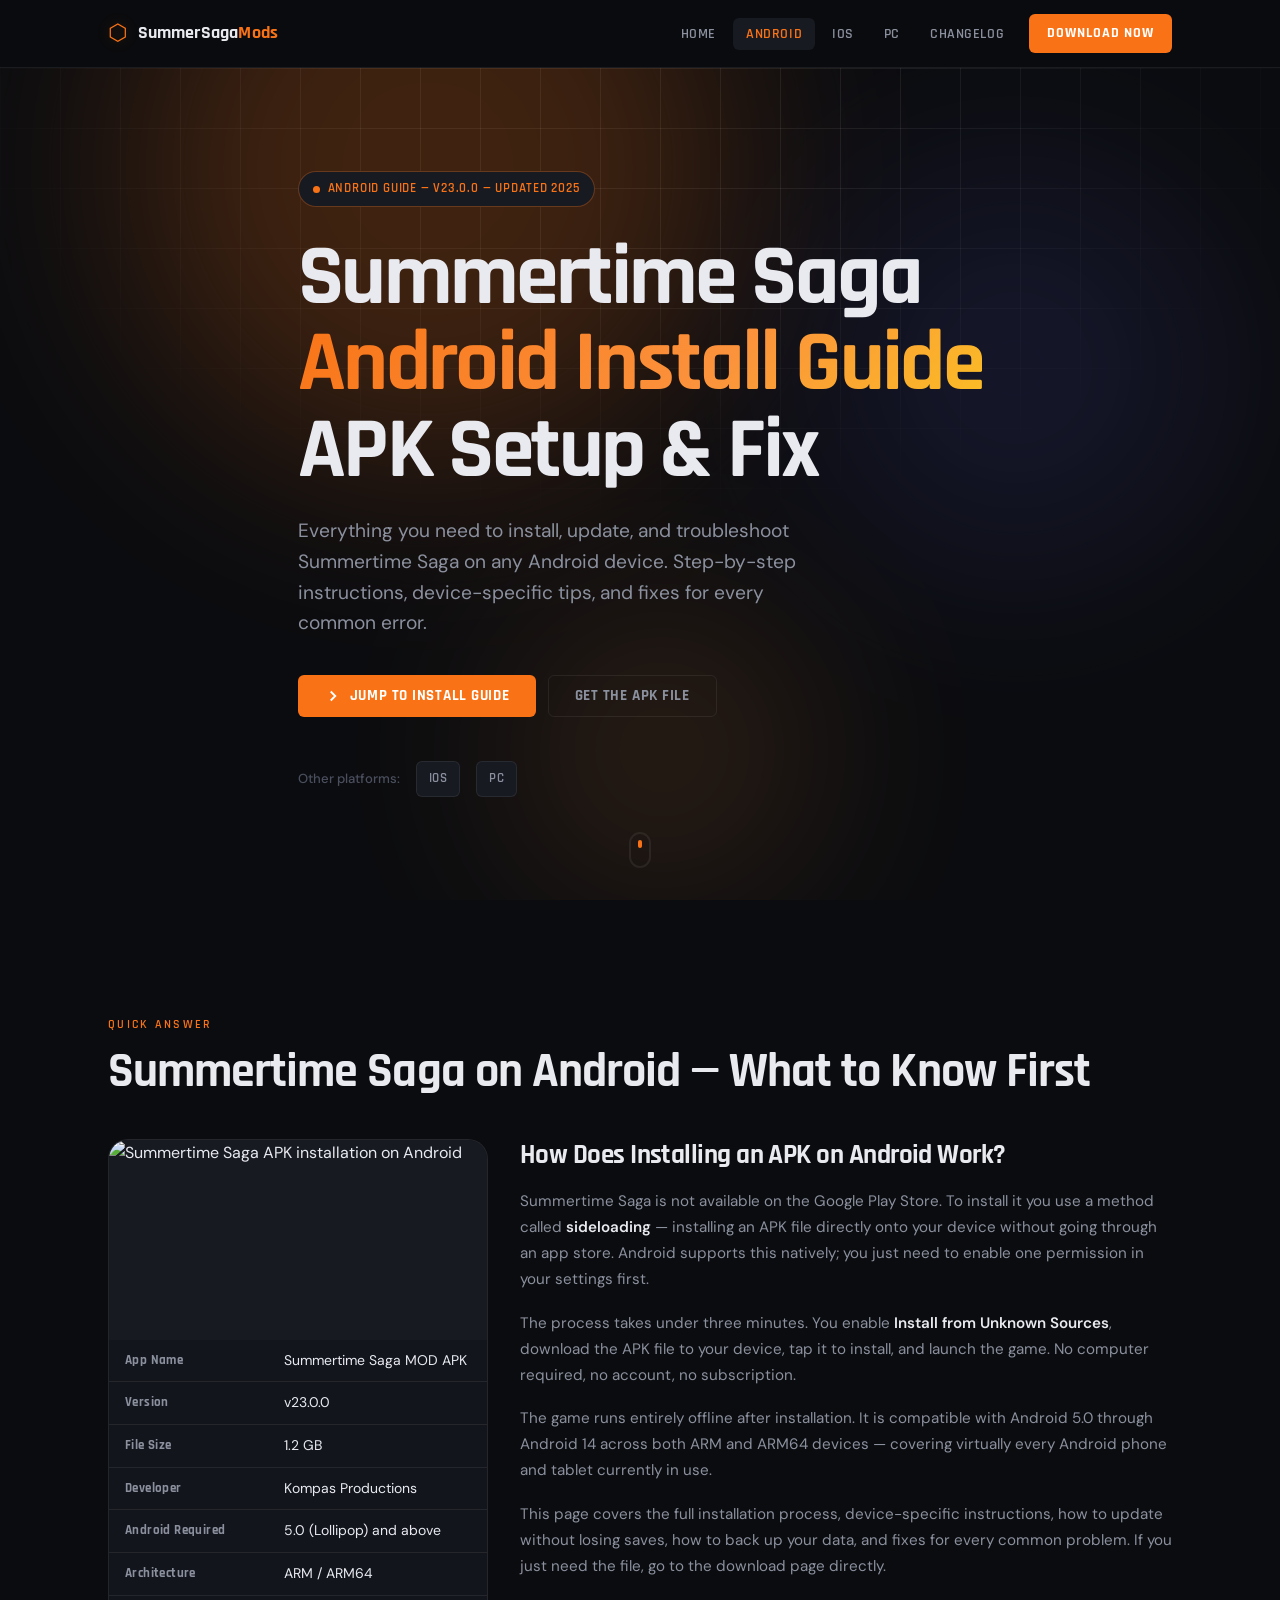
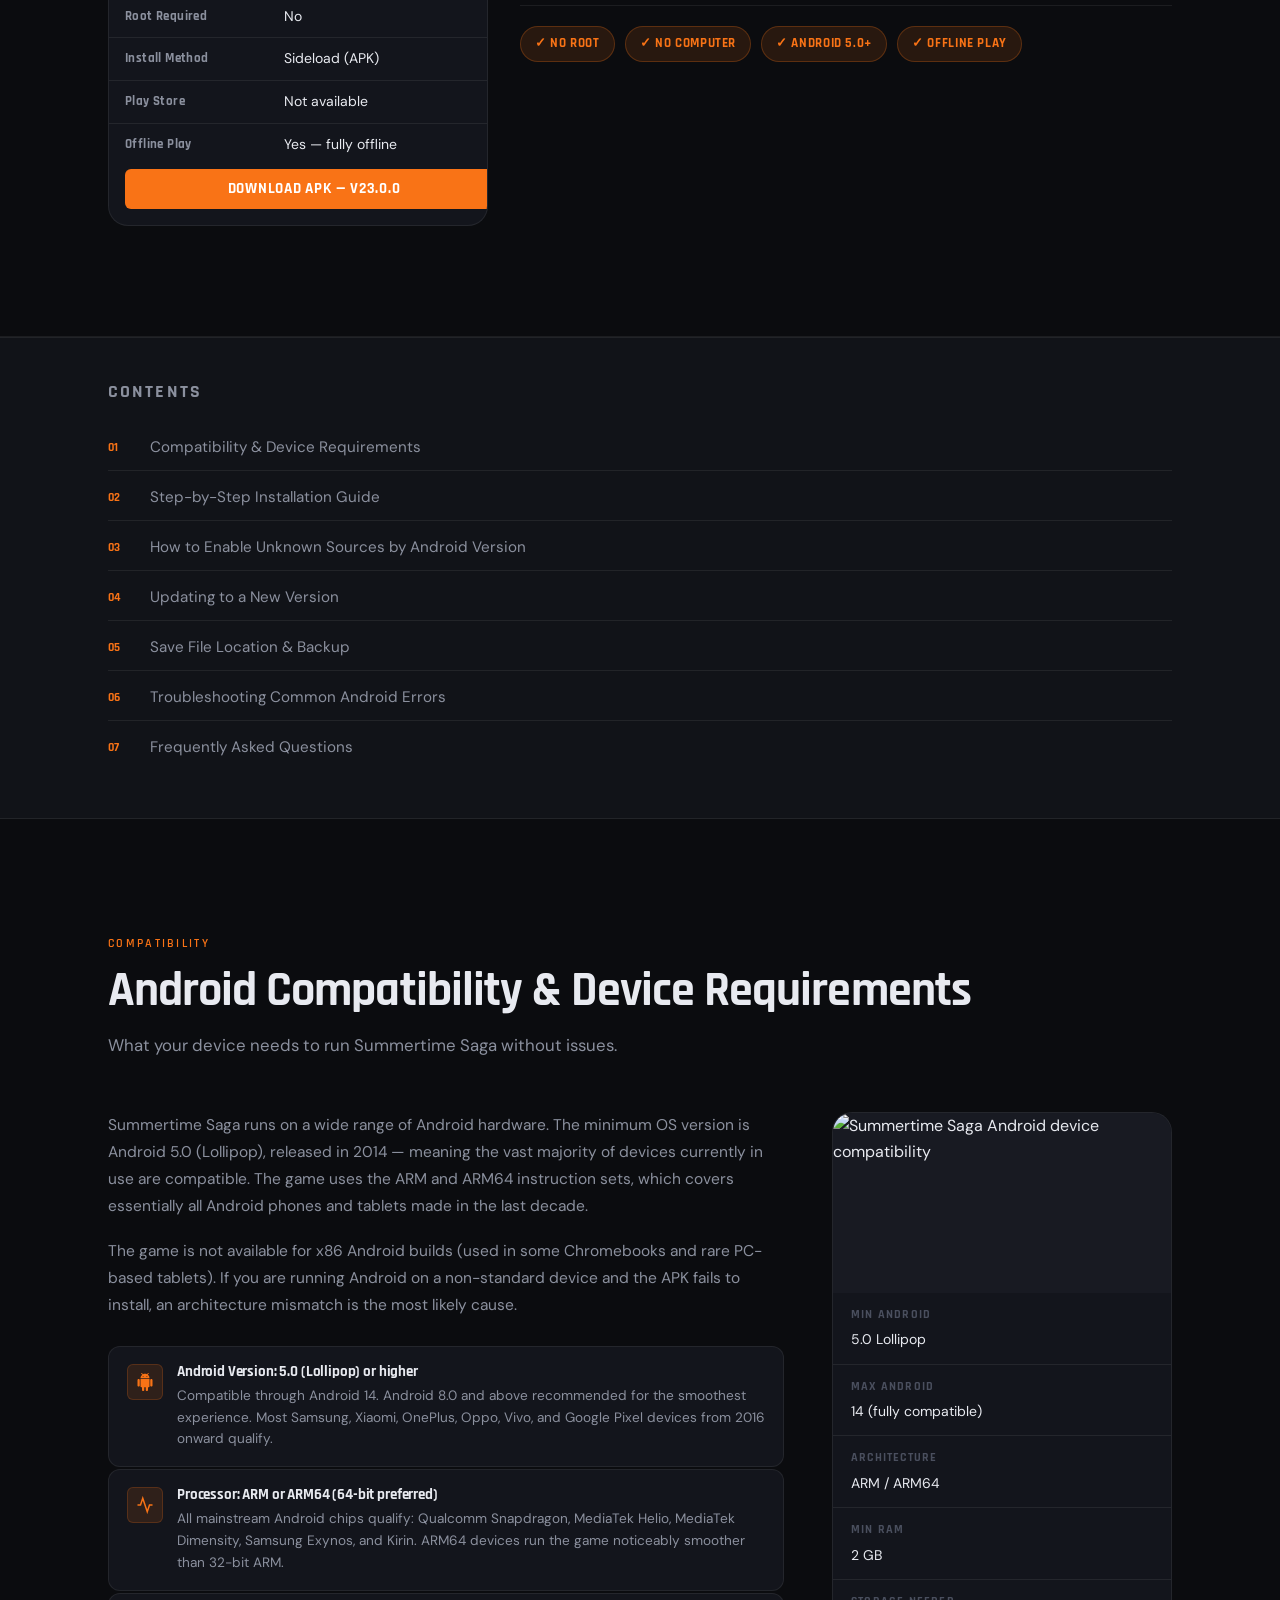
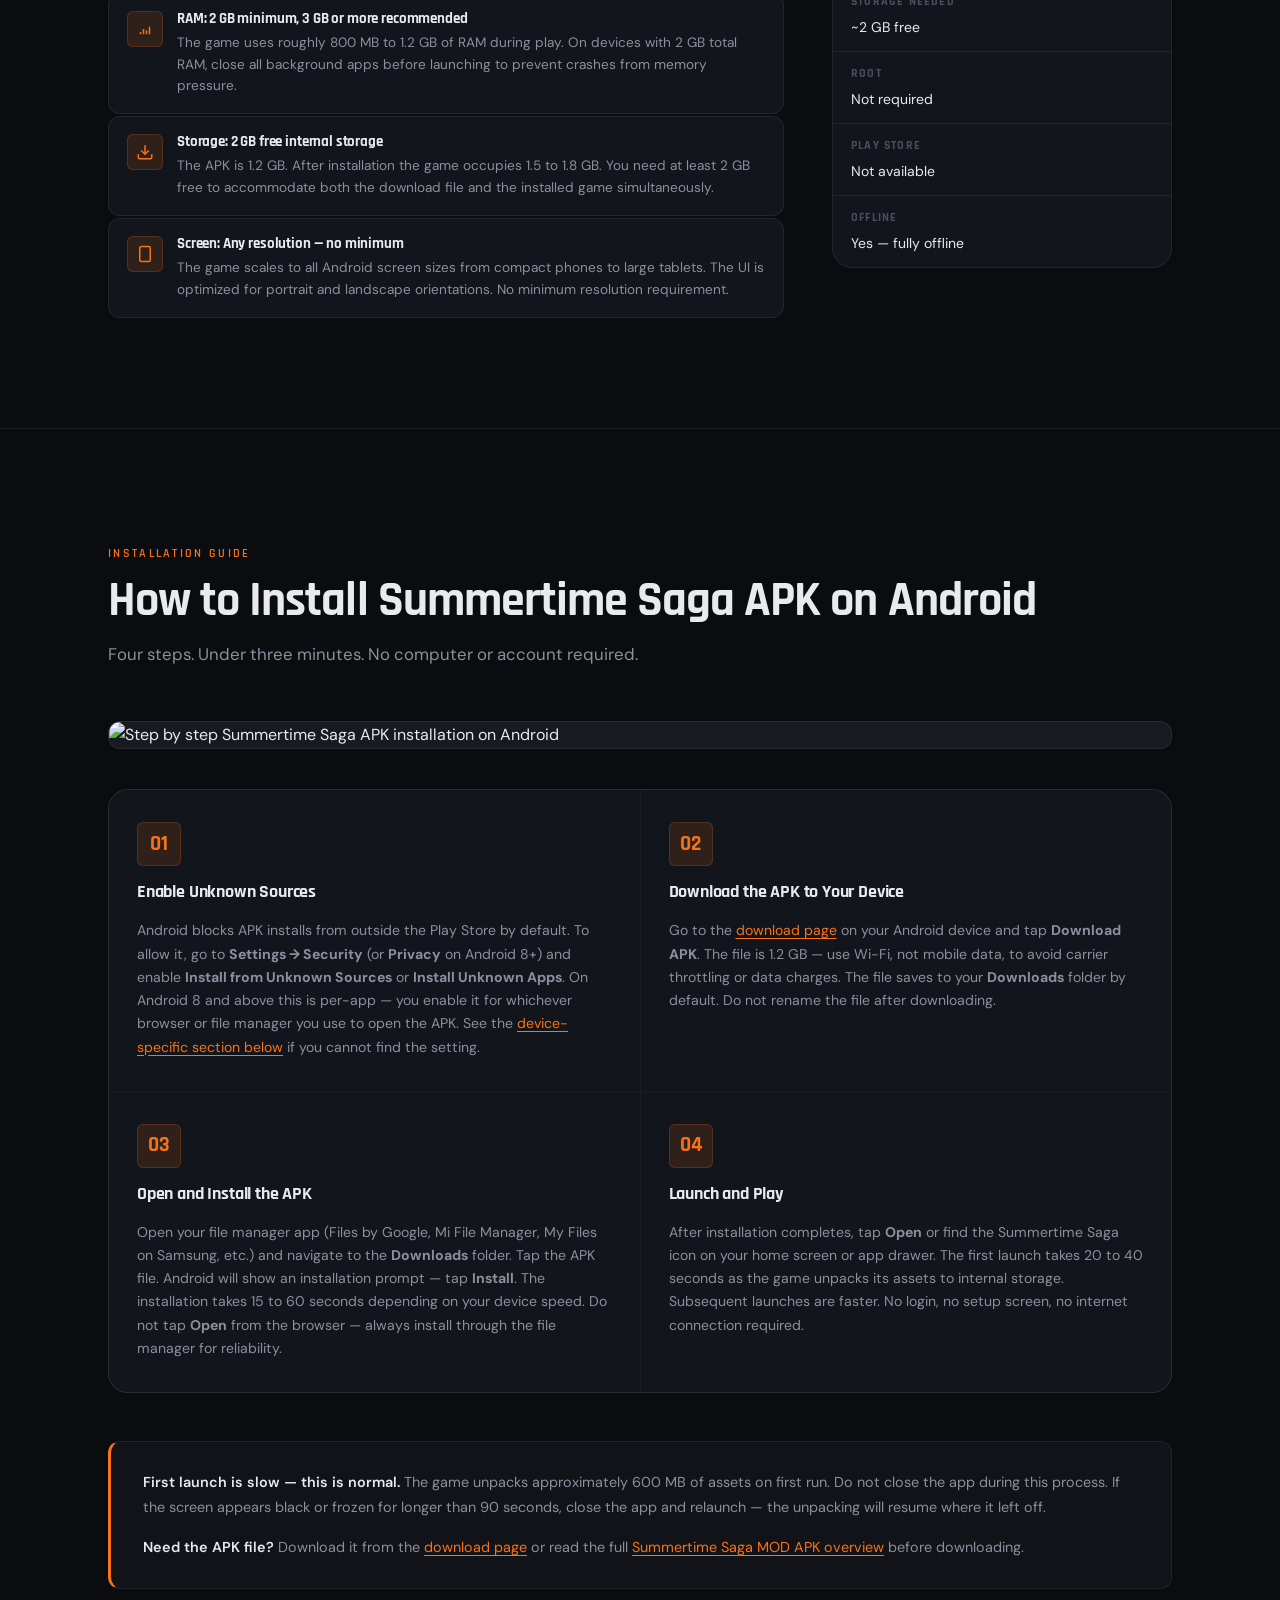
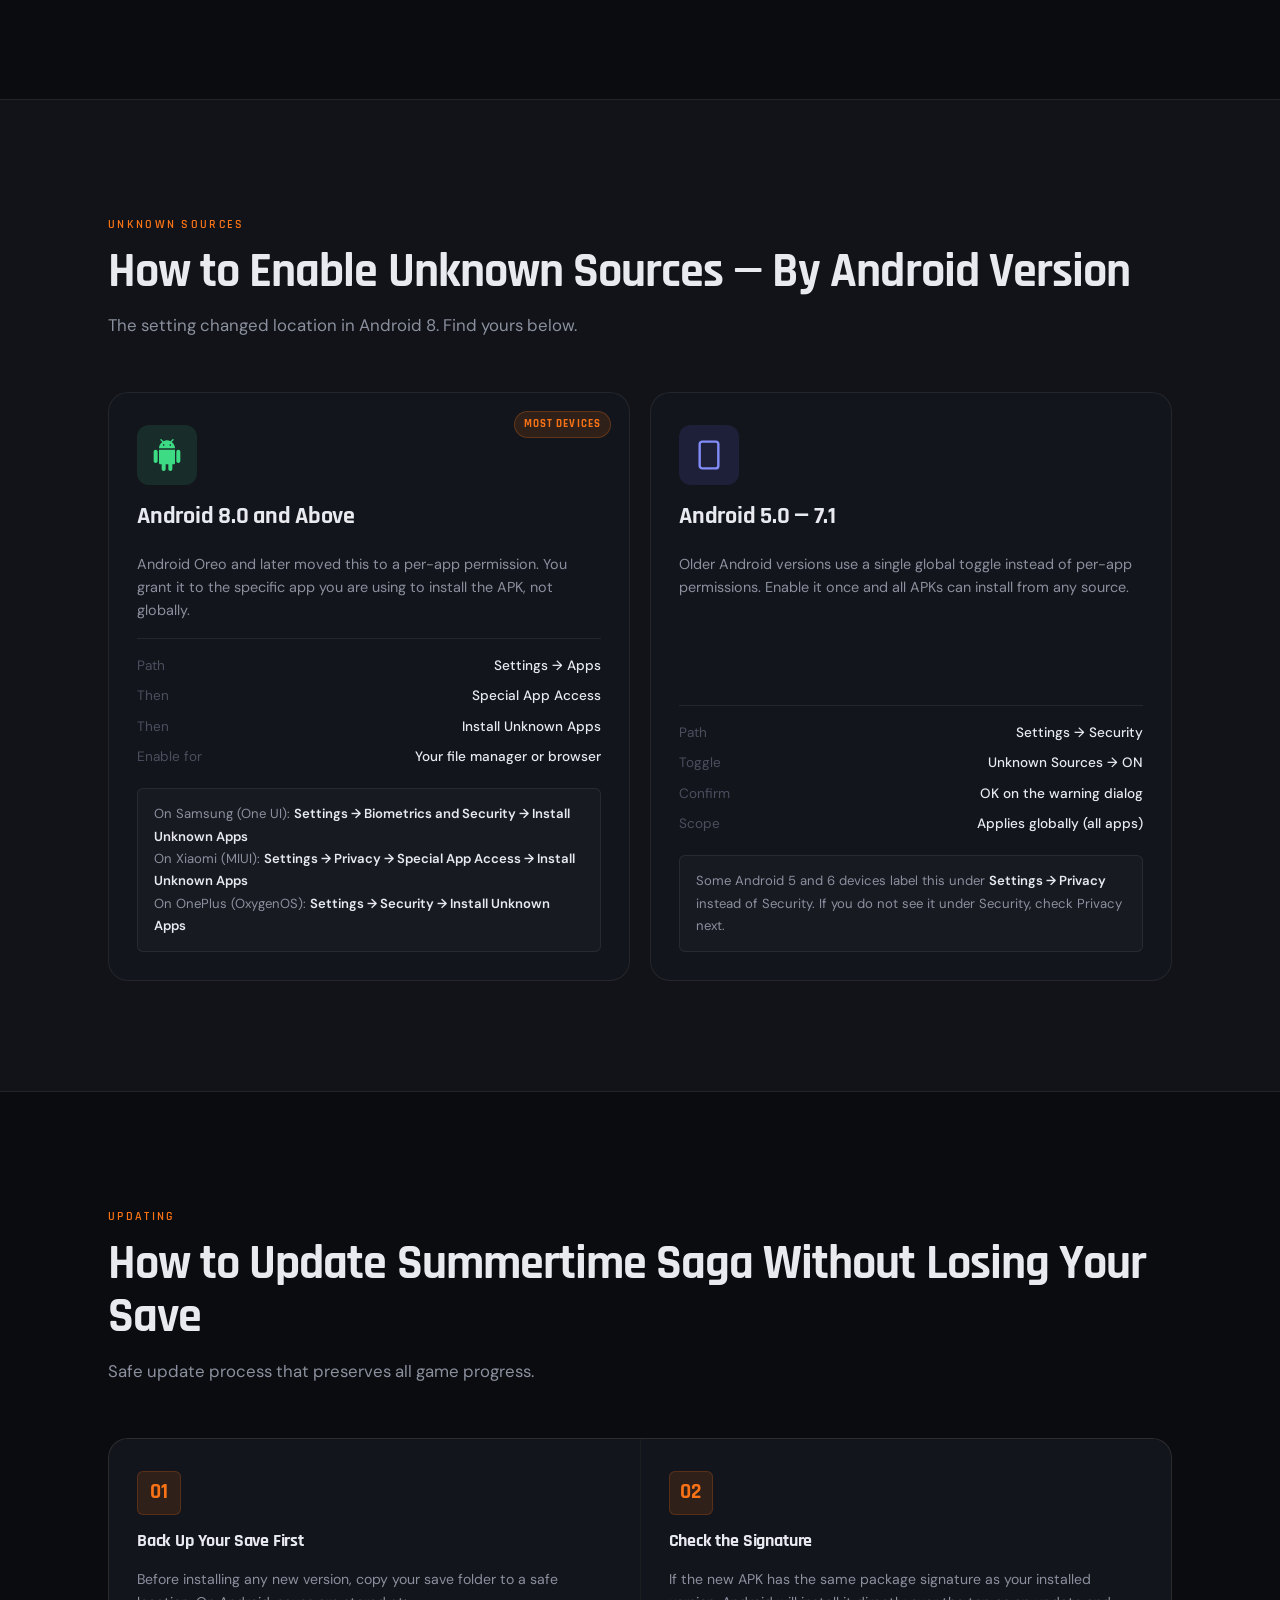
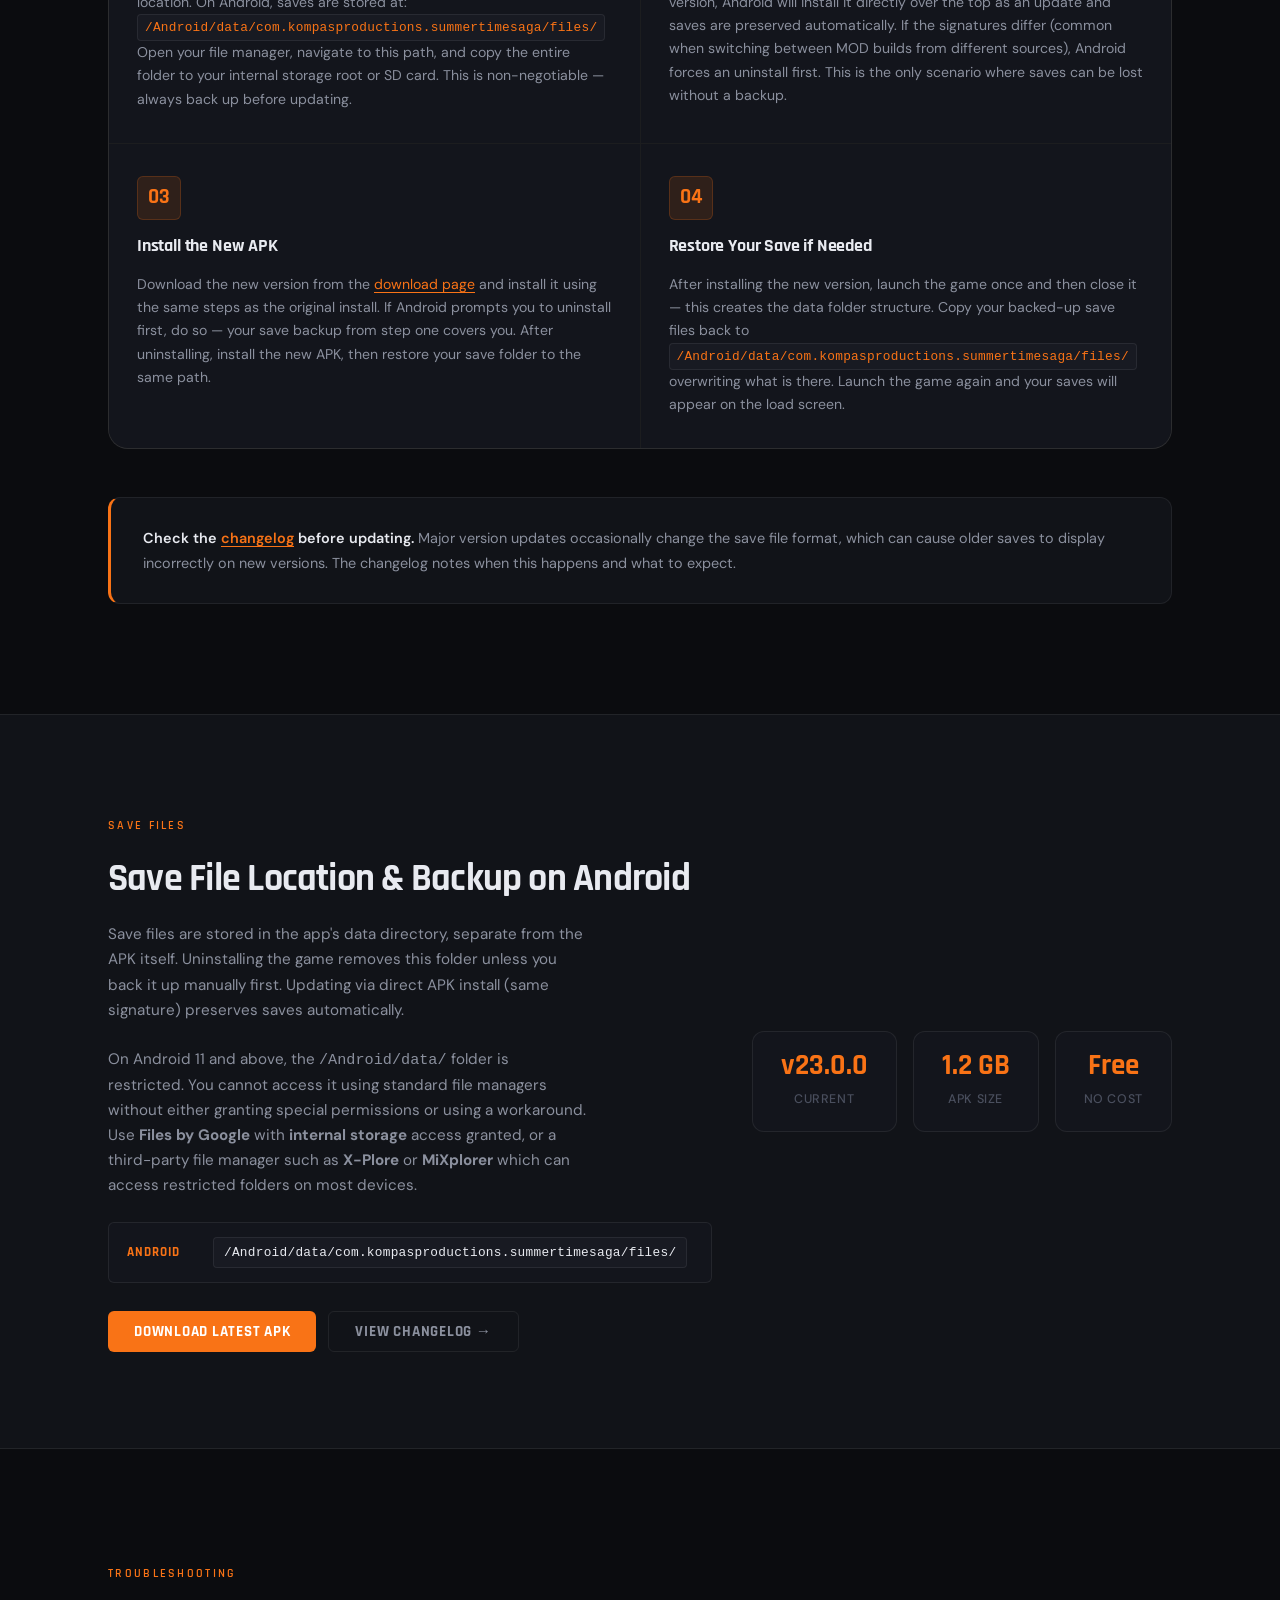
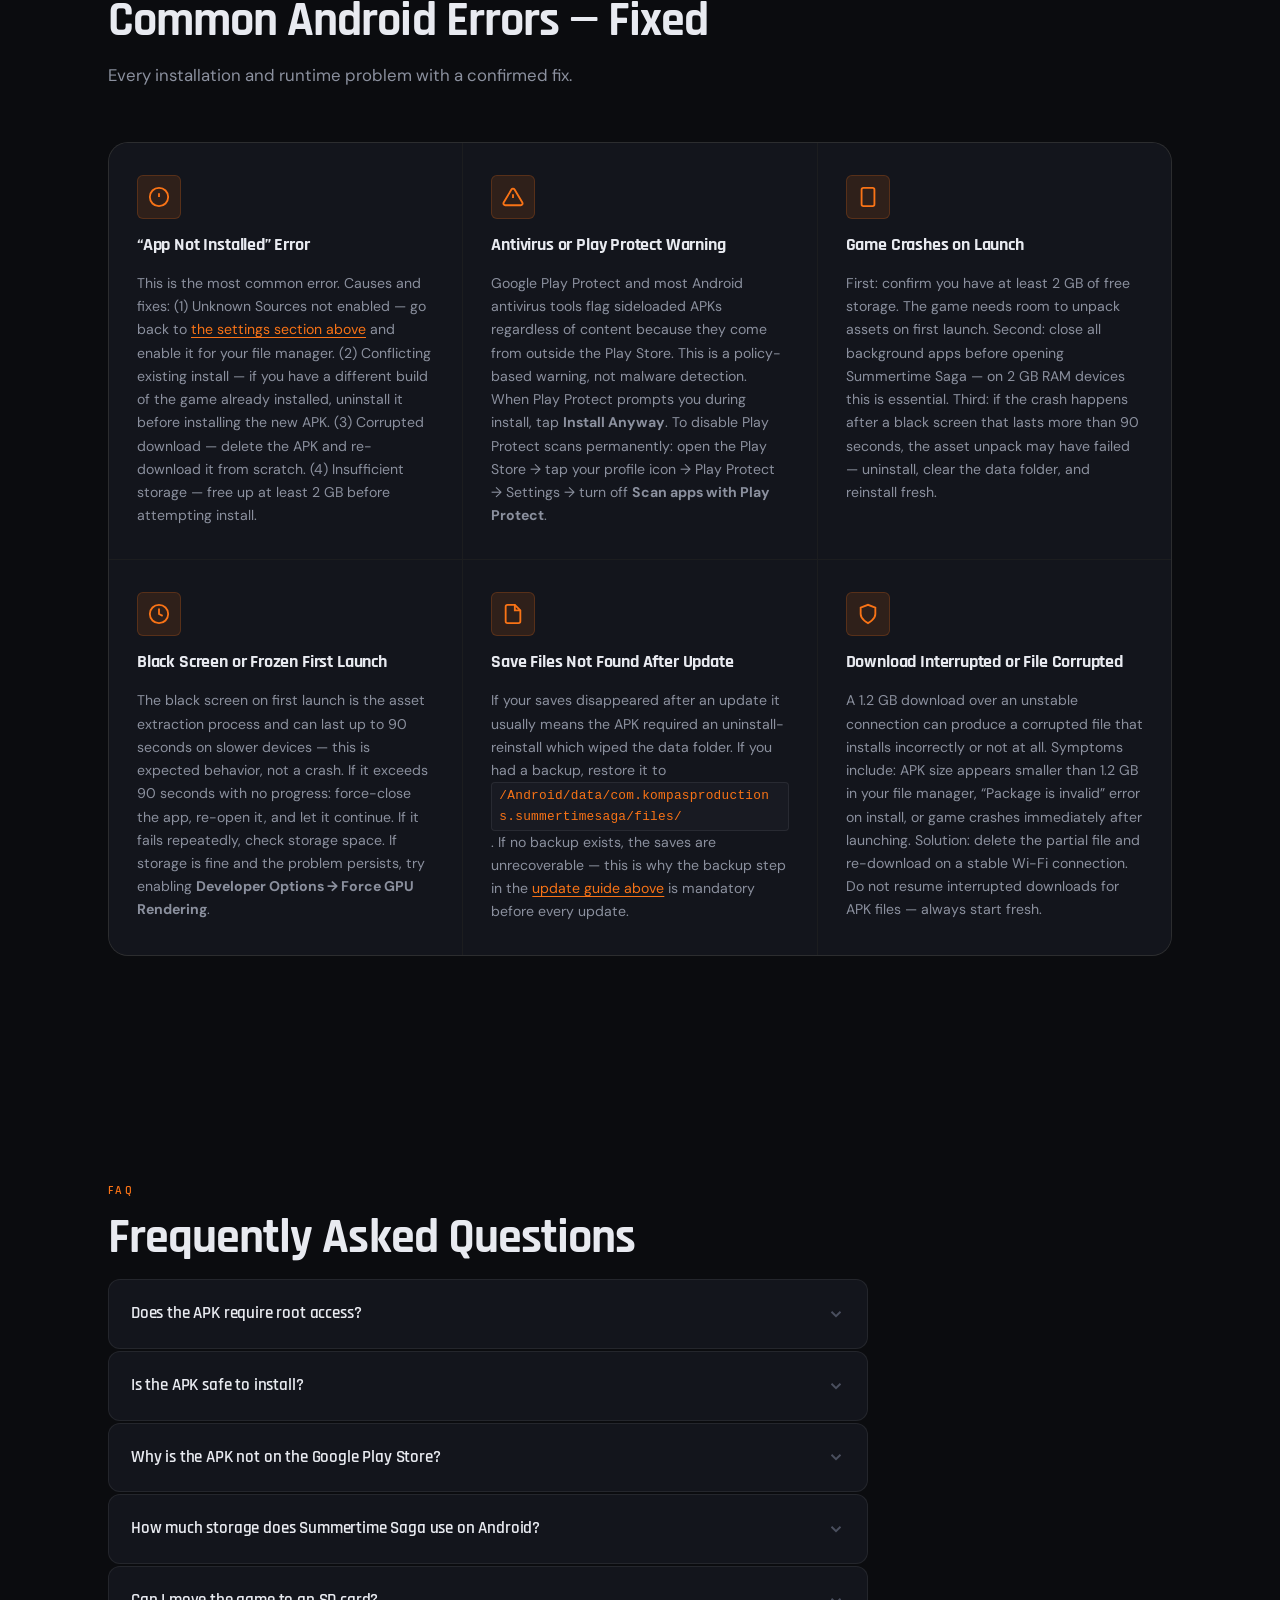
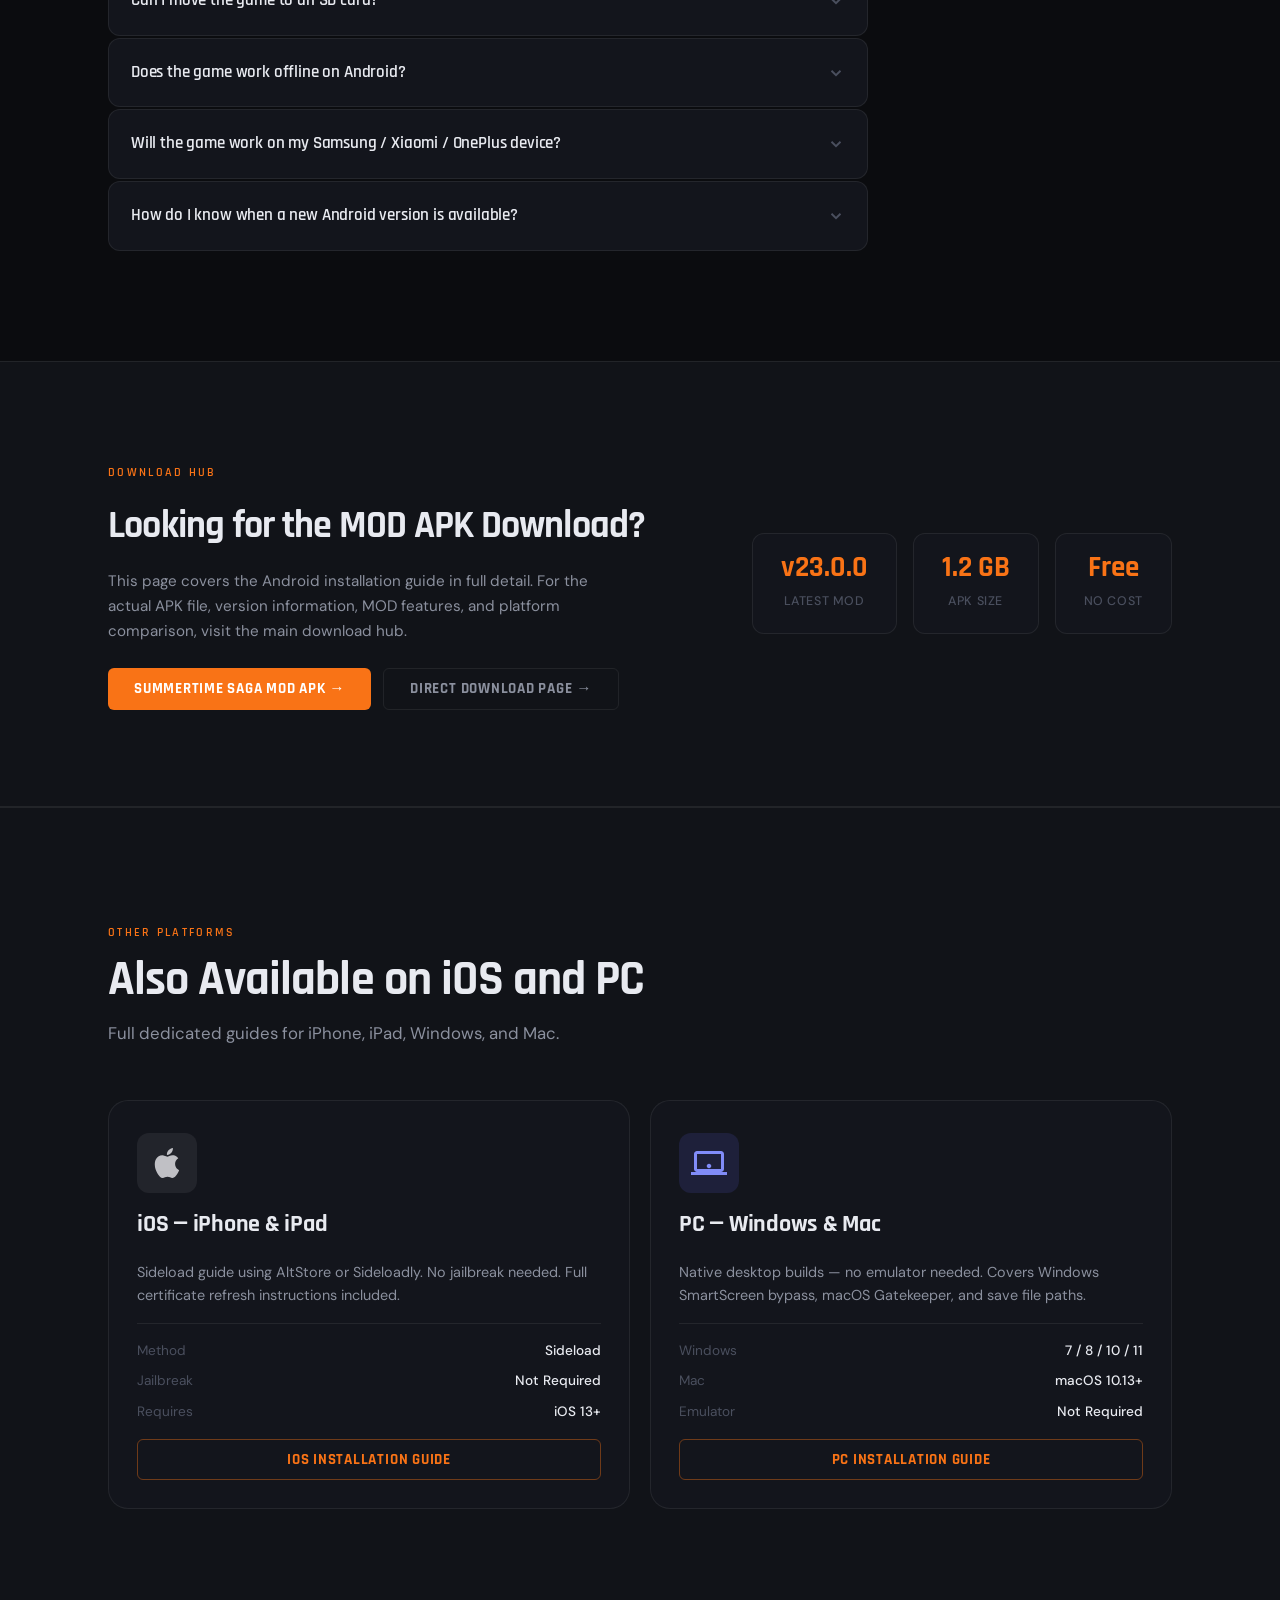
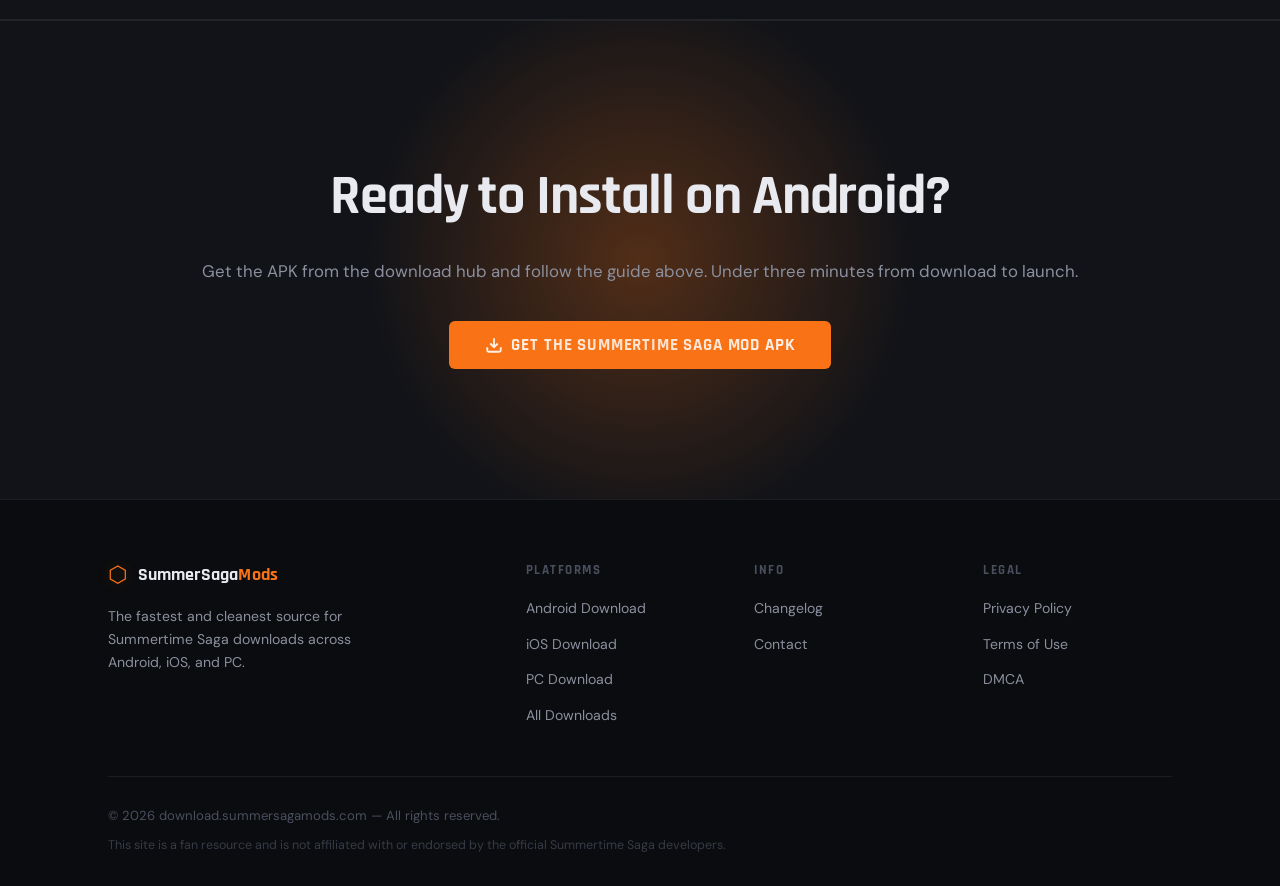
==== commit 45042967: "Update index.html" ====
--- a/android/index.html
+++ b/android/index.html
@@ -168,7 +168,7 @@
         <div class="qa-grid">
 
           <div class="qa-specs-card">
-            <img src="YOUR-IMAGE-URL-HERE" alt="Summertime Saga APK installation on Android" loading="lazy">
+            <img src="https://summersagamods.com/wp-content/uploads/2026/05/iphone-install.webp" alt="Summertime Saga APK installation on Android" loading="lazy">
             <table class="app-info-table">
               <tbody>
                 <tr><th scope="row">App Name</th><td>Summertime Saga MOD APK</td></tr>
--- a/style.css
+++ b/style.css
@@ -1325,7 +1325,7 @@
 .features img,
 .about-game .section-sub + img {
   width: 100%;
-  max-height: 300px;
+  max-height: auto;
   object-fit: cover;
   border-radius: var(--radius);
   border: 1px solid var(--border);
@@ -1927,6 +1927,10 @@
     font-size: 0.78rem;
   }
 }
+
+
+
+
 
 
 /* ============================================================
@@ -2116,3 +2120,16 @@
     height: 32px;
   }
 }
+
+/* ── 2-COLUMN FEATURES GRID OVERRIDE ───────────────────────── */
+/* Used for 4-step sections (installation, updating)            */
+/* Overrides the default 3-col layout from style.css            */
+.features-grid.features-grid--2col {
+  grid-template-columns: repeat(2, 1fr);
+}
+
+@media (max-width: 640px) {
+  .features-grid.features-grid--2col {
+    grid-template-columns: 1fr;
+  }
+}
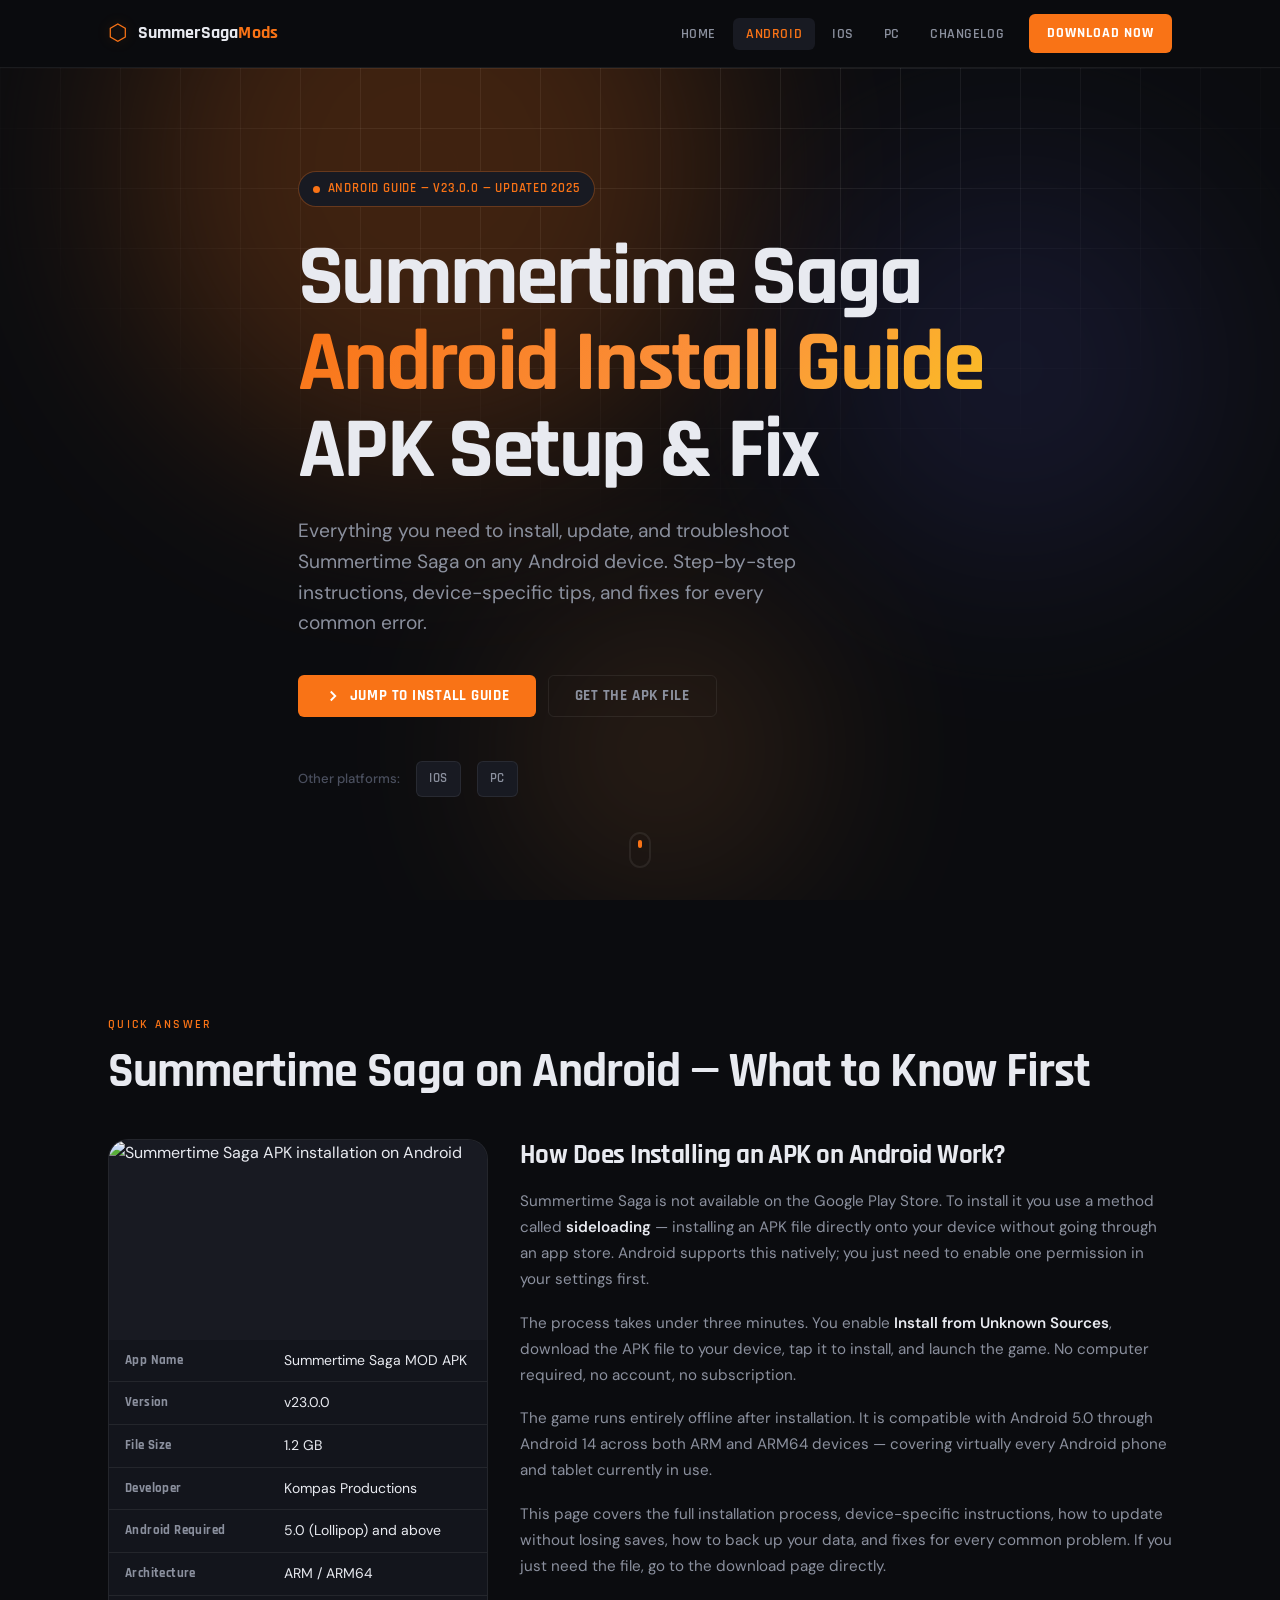
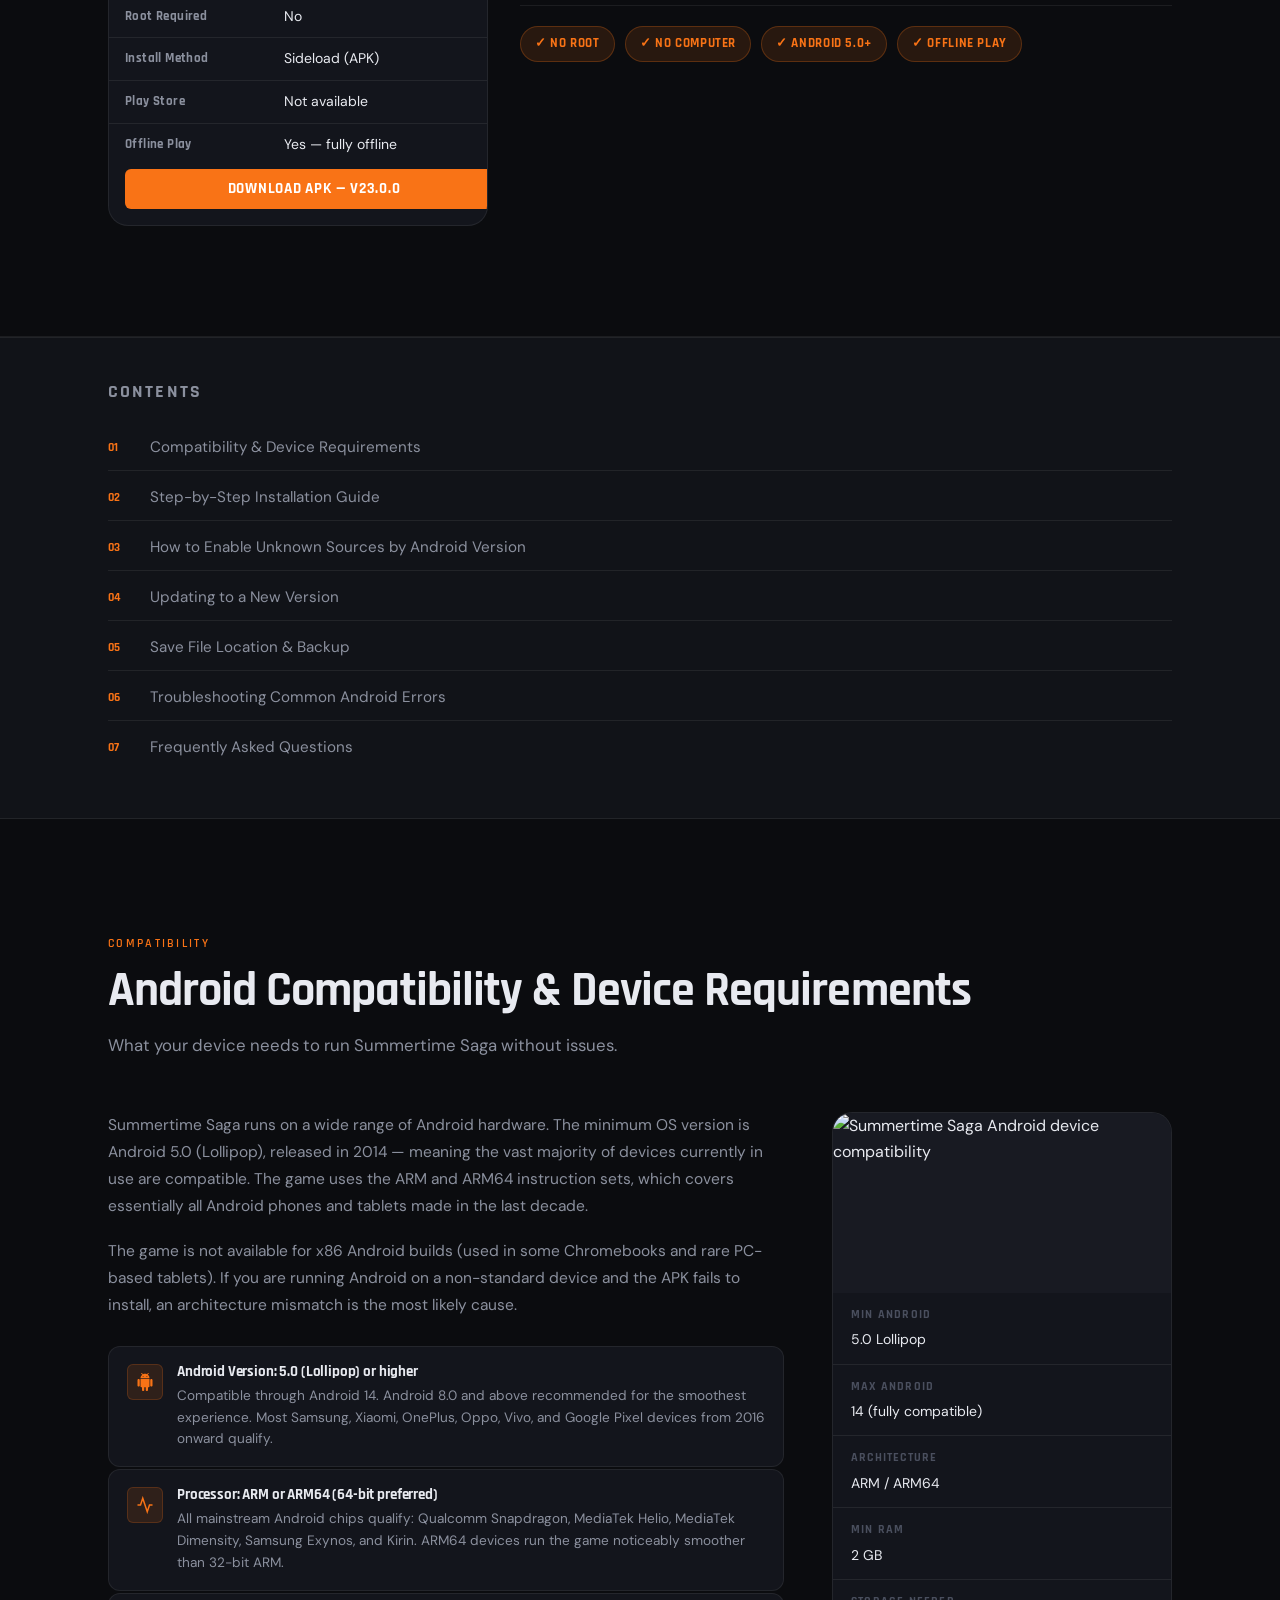
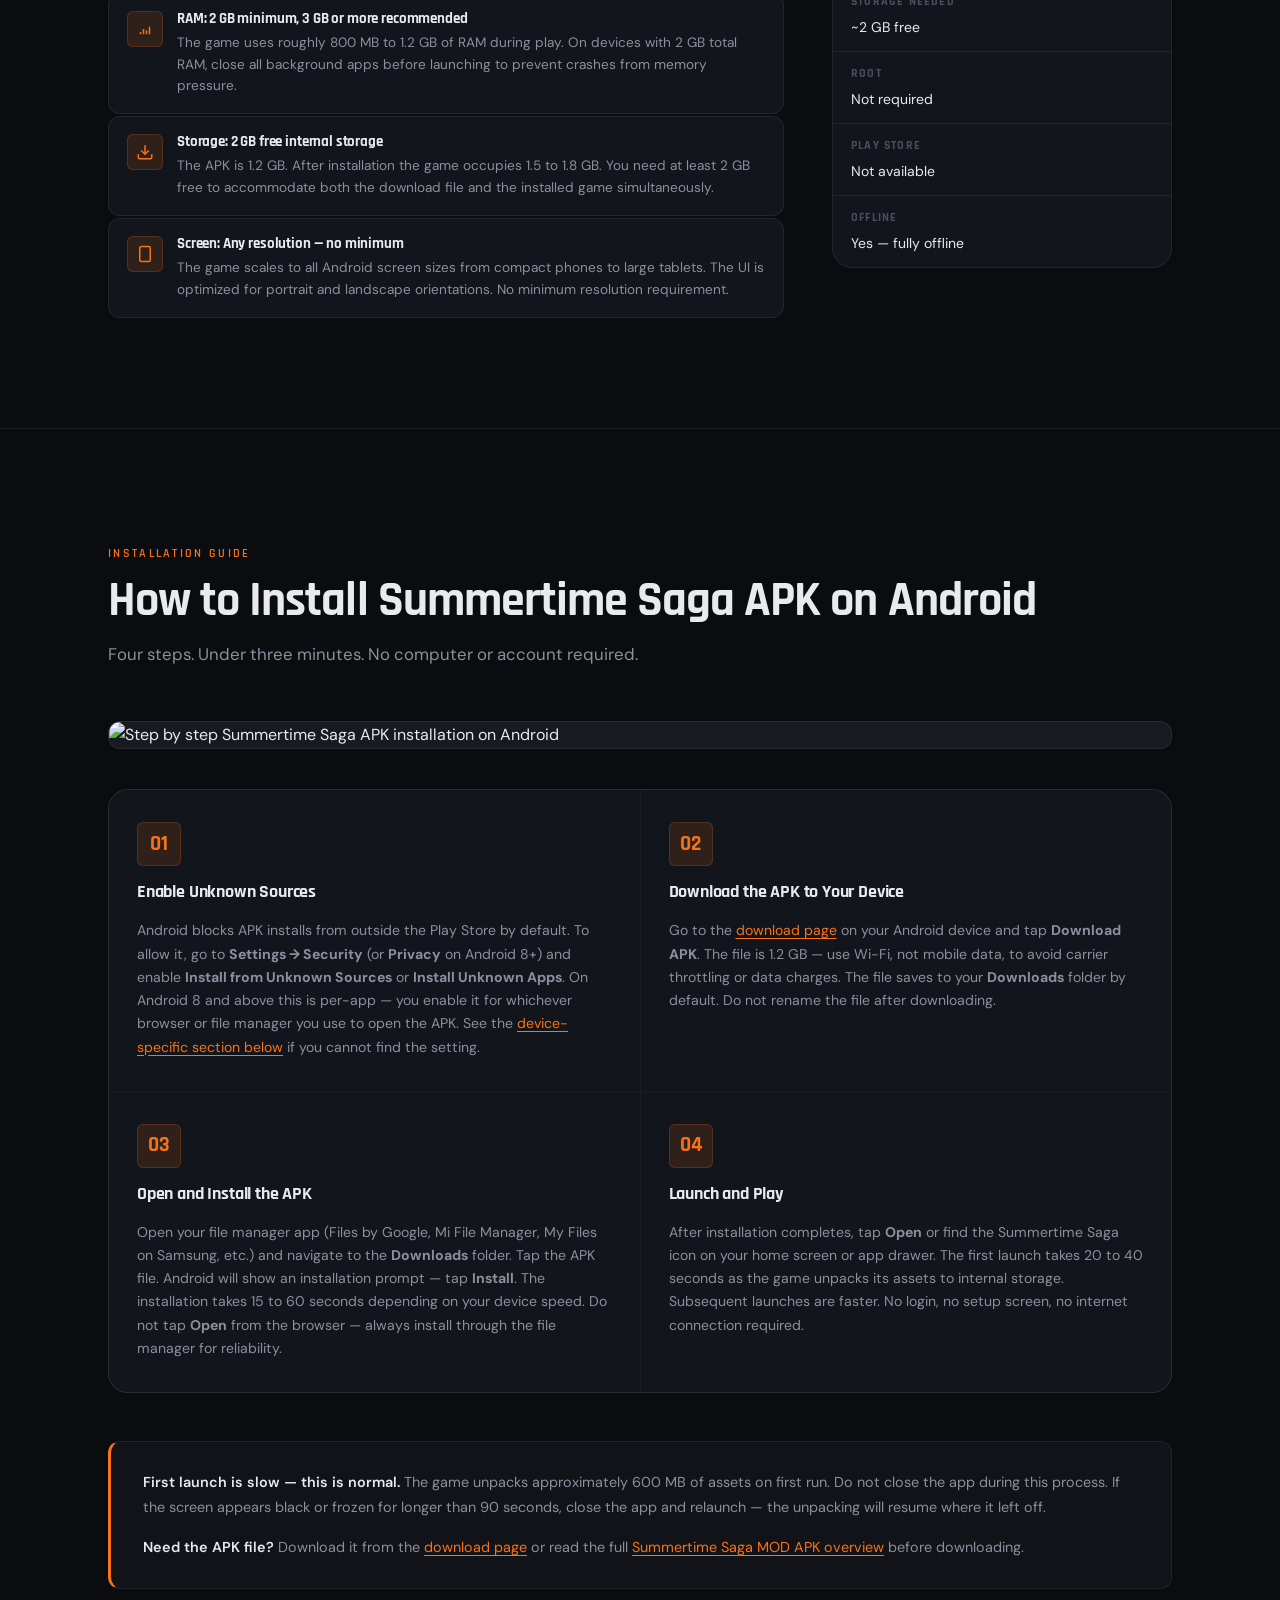
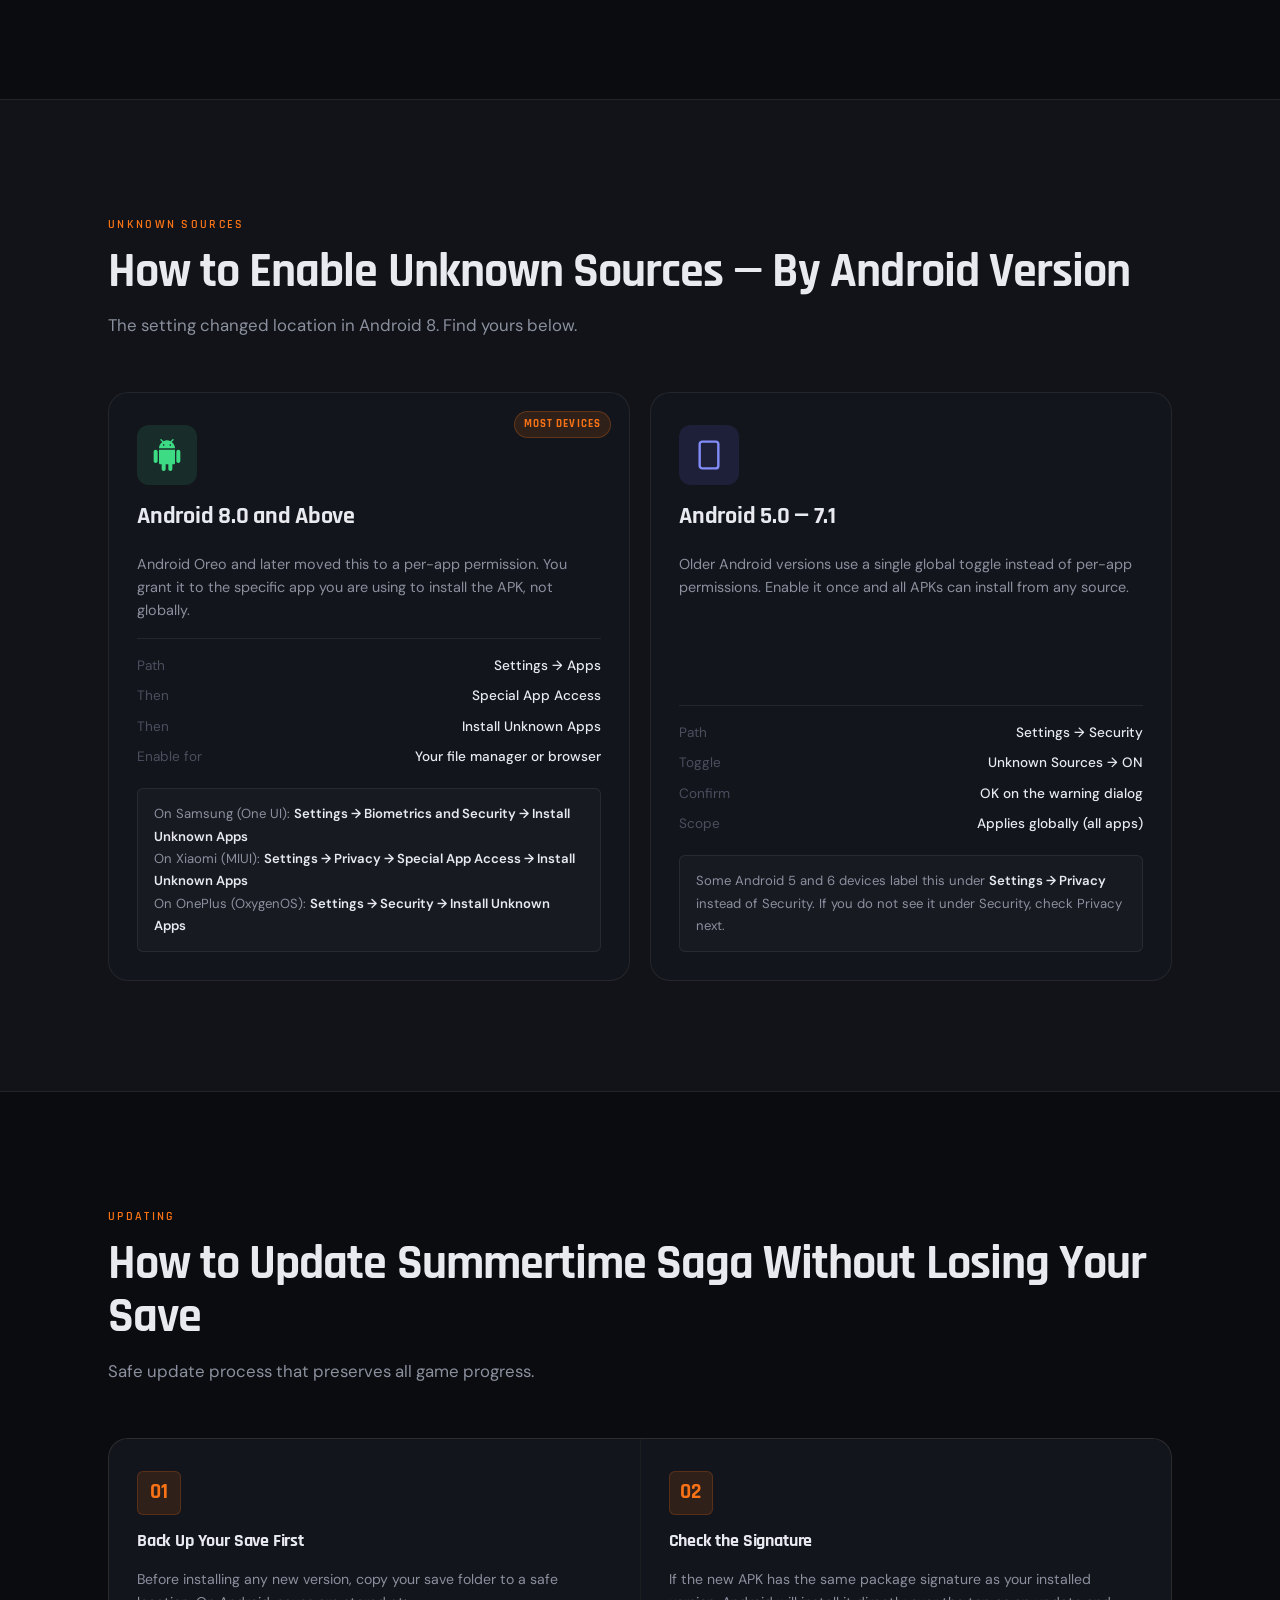
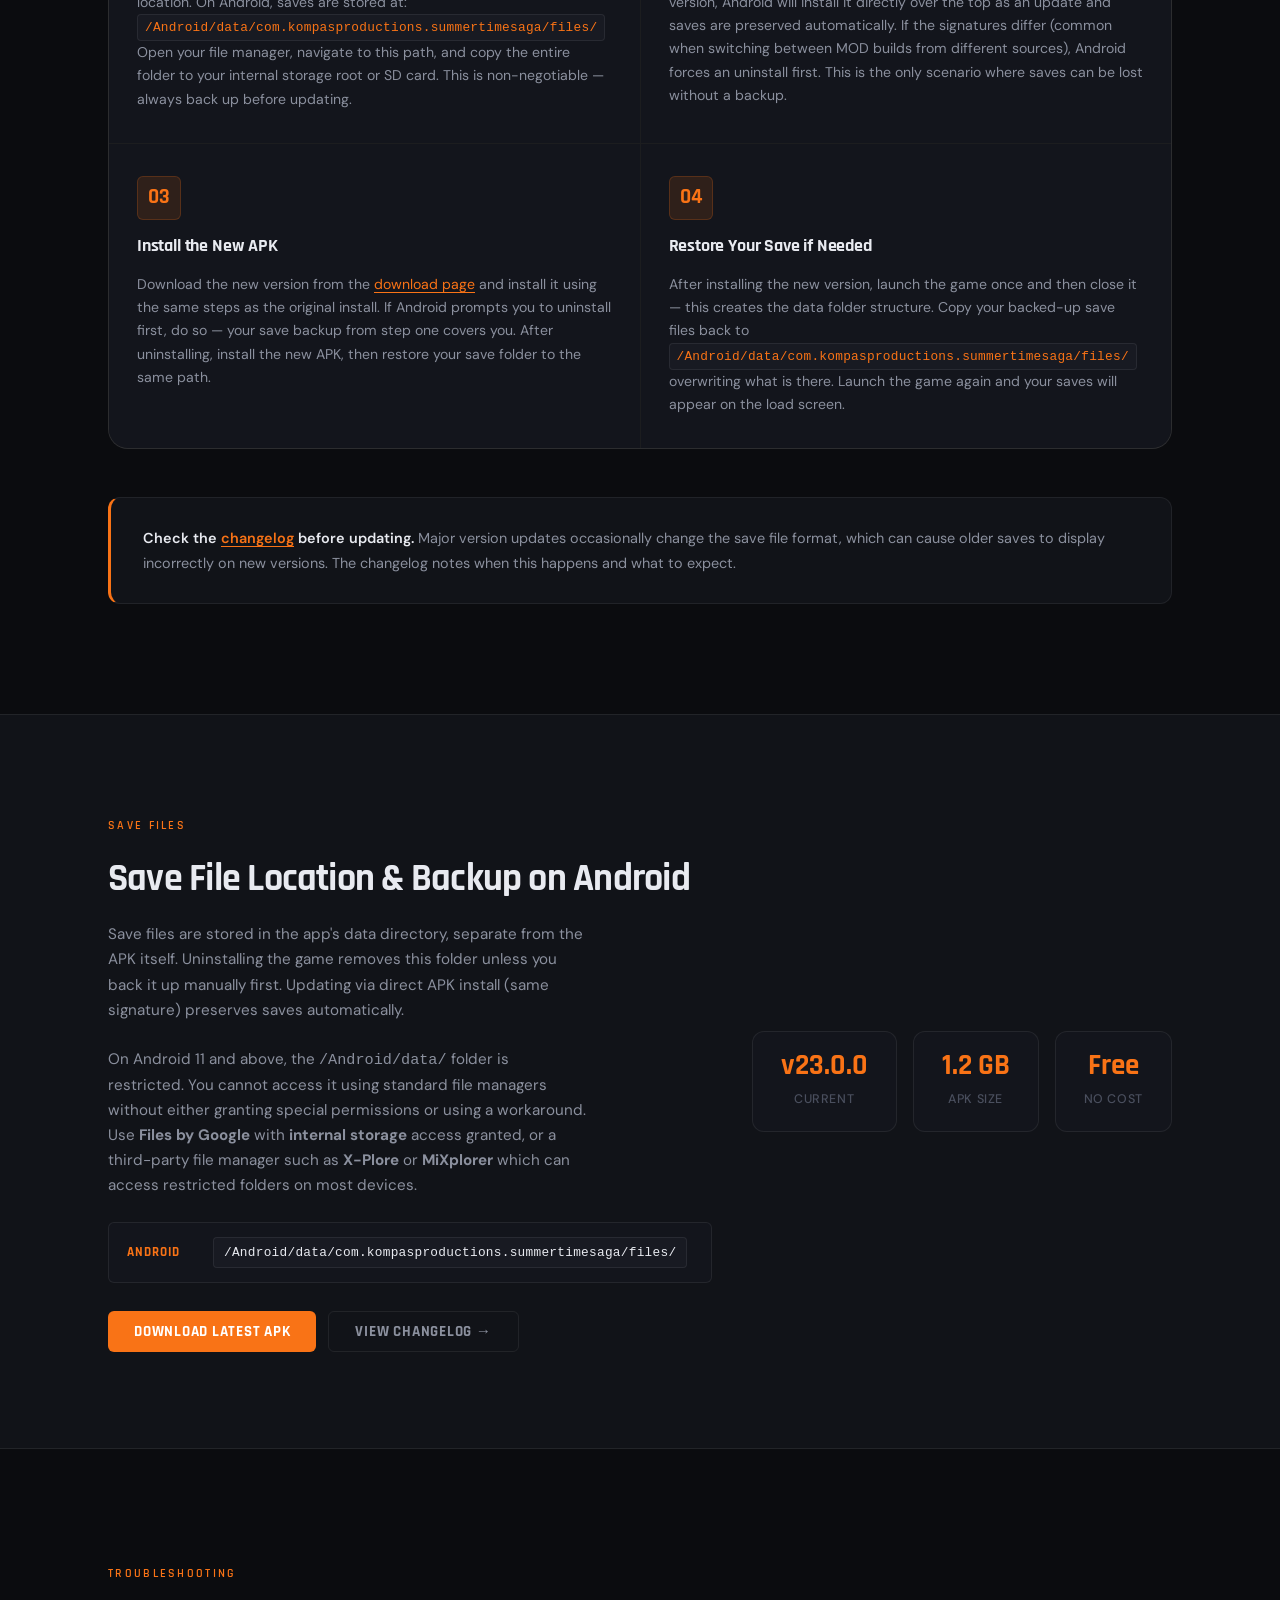
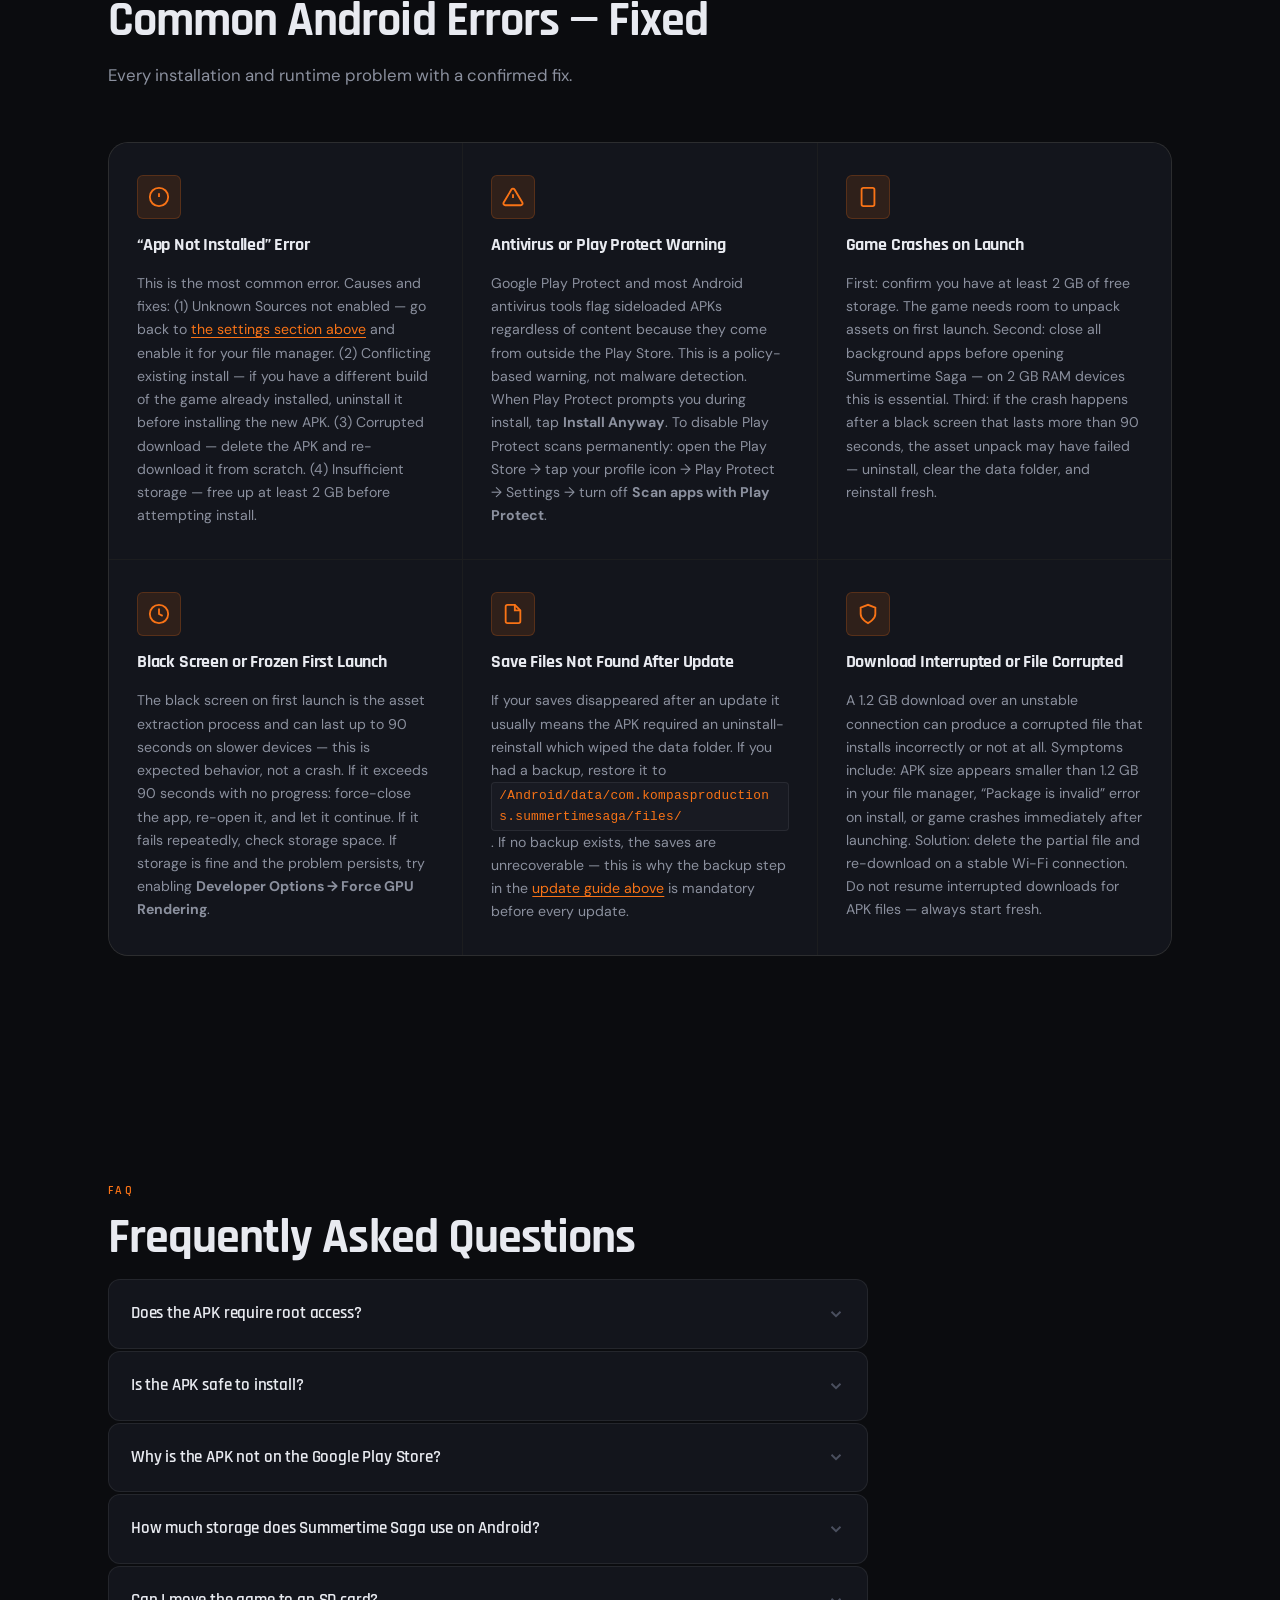
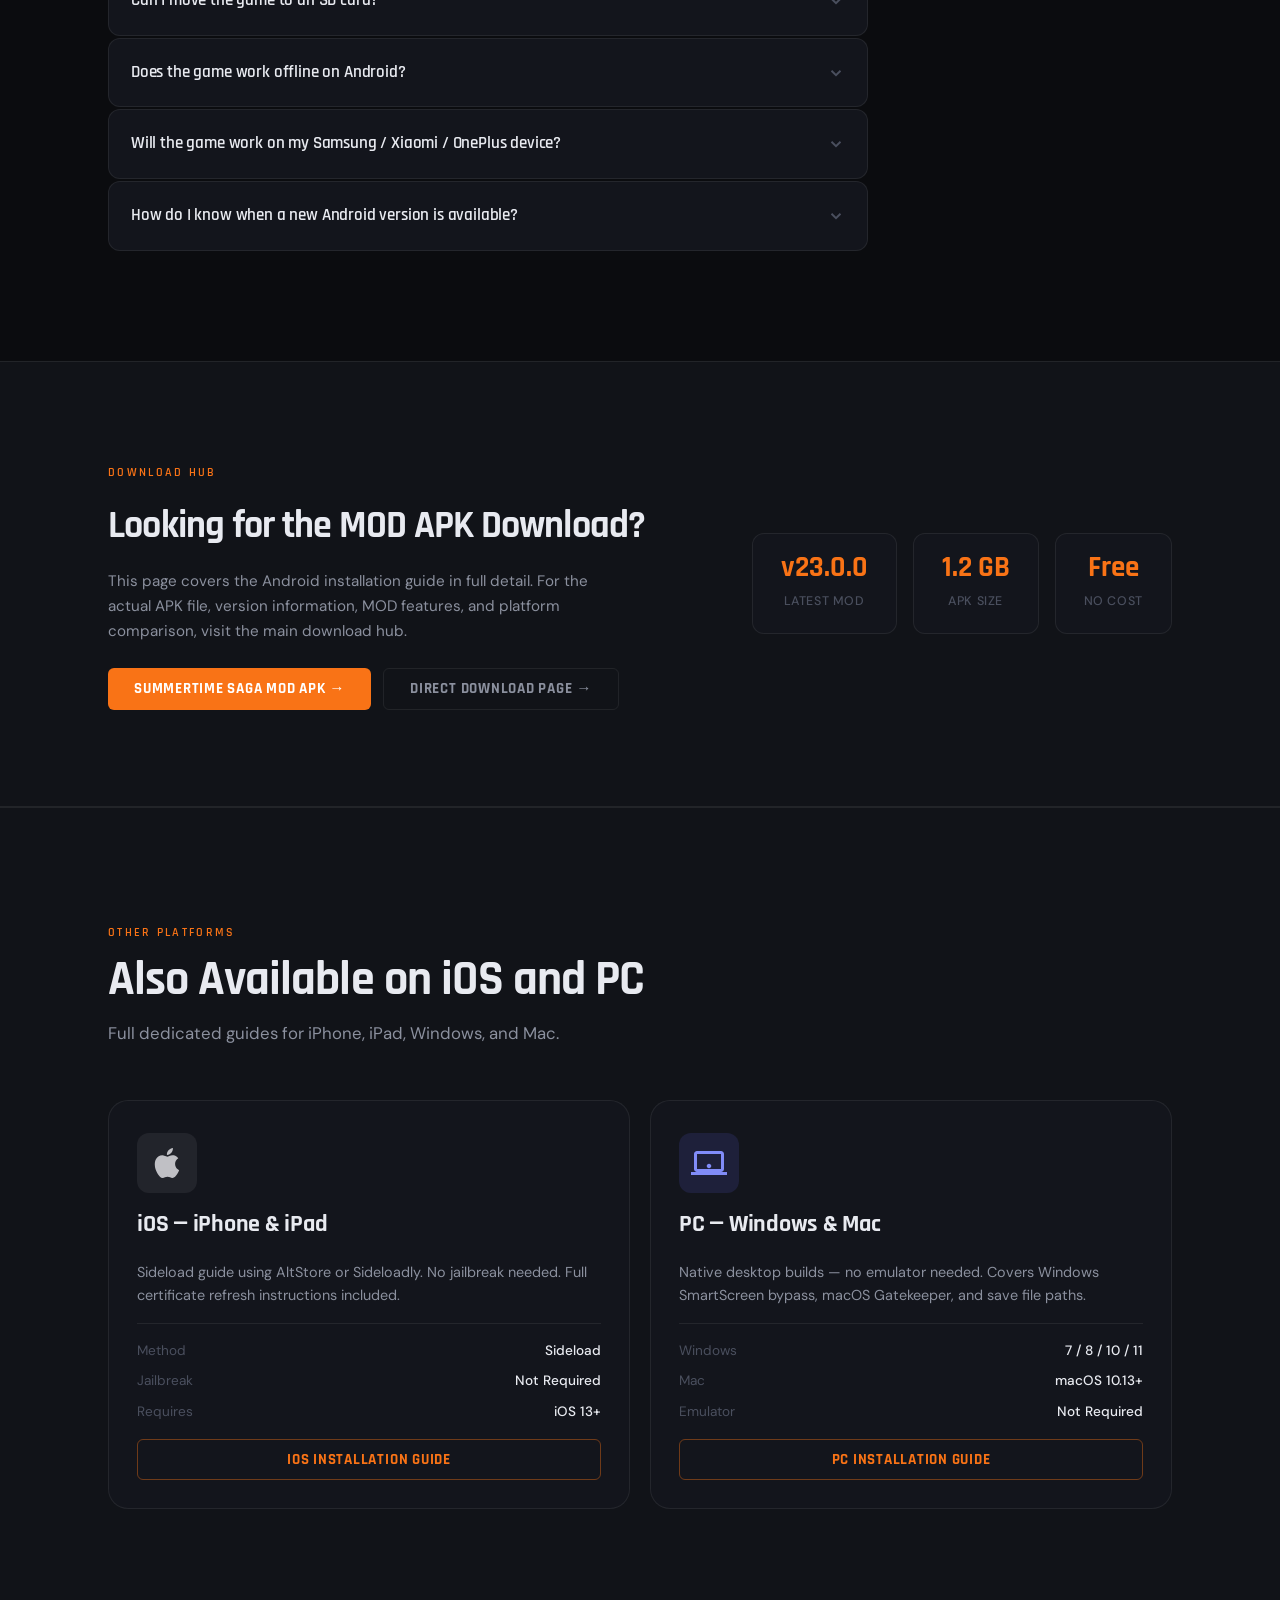
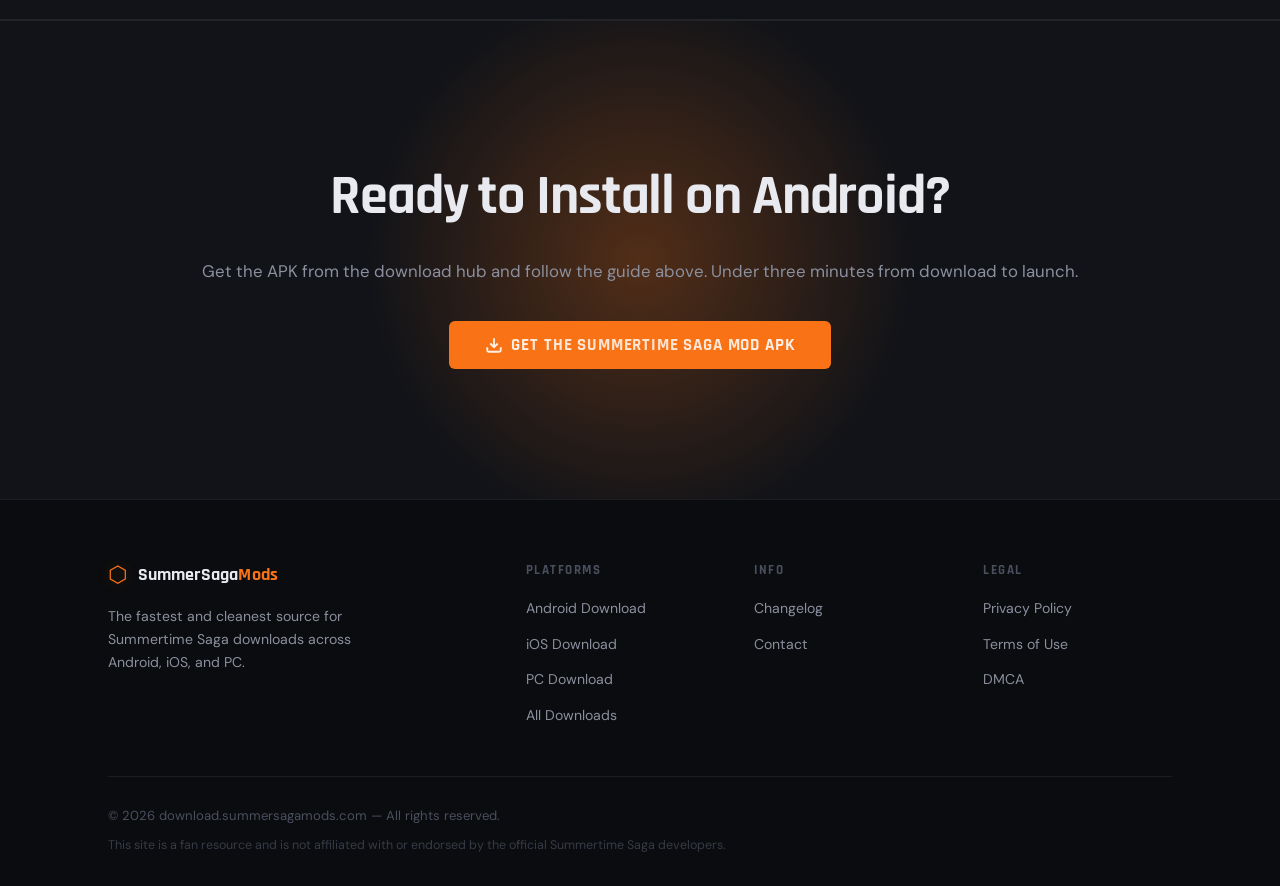
==== commit 82ee6849: "Update index.html" ====
--- a/android/index.html
+++ b/android/index.html
@@ -168,7 +168,7 @@
         <div class="qa-grid">
 
           <div class="qa-specs-card">
-            <img src="https://summersagamods.com/wp-content/uploads/2026/05/iphone-install.webp" alt="Summertime Saga APK installation on Android" loading="lazy">
+            <img src="https://summersagamods.com/wp-content/uploads/2026/05/apk-guide.webp" alt="Summertime Saga APK installation on Android" loading="lazy">
             <table class="app-info-table">
               <tbody>
                 <tr><th scope="row">App Name</th><td>Summertime Saga MOD APK</td></tr>
@@ -307,7 +307,7 @@
           </div>
 
           <aside class="about-meta" aria-label="Quick compatibility reference">
-            <img src="YOUR-IMAGE-URL-HERE" alt="Summertime Saga Android device compatibility" loading="lazy">
+            <img src="https://summersagamods.com/wp-content/uploads/2026/05/apk-guide.webp" alt="Summertime Saga Android device compatibility" loading="lazy">
             <ul class="meta-list">
               <li><strong>Min Android</strong>5.0 Lollipop</li>
               <li><strong>Max Android</strong>14 (fully compatible)</li>
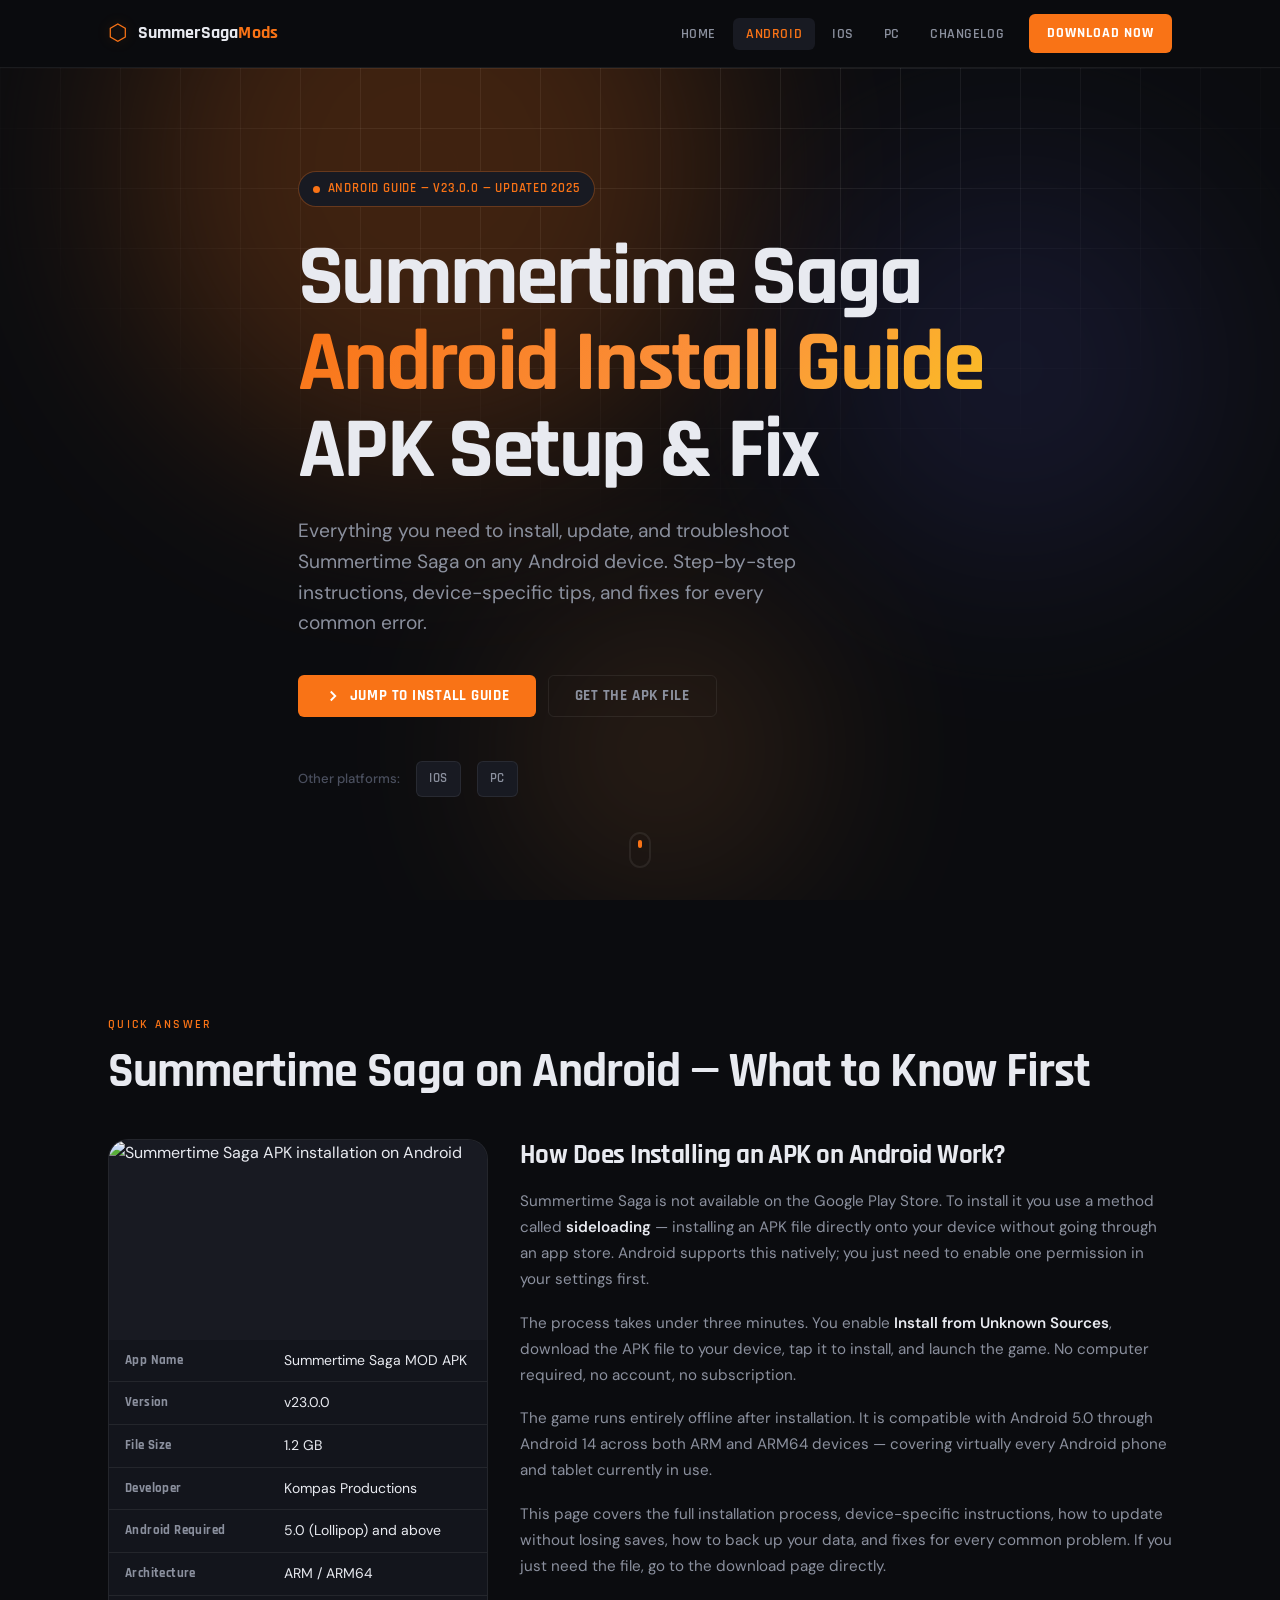
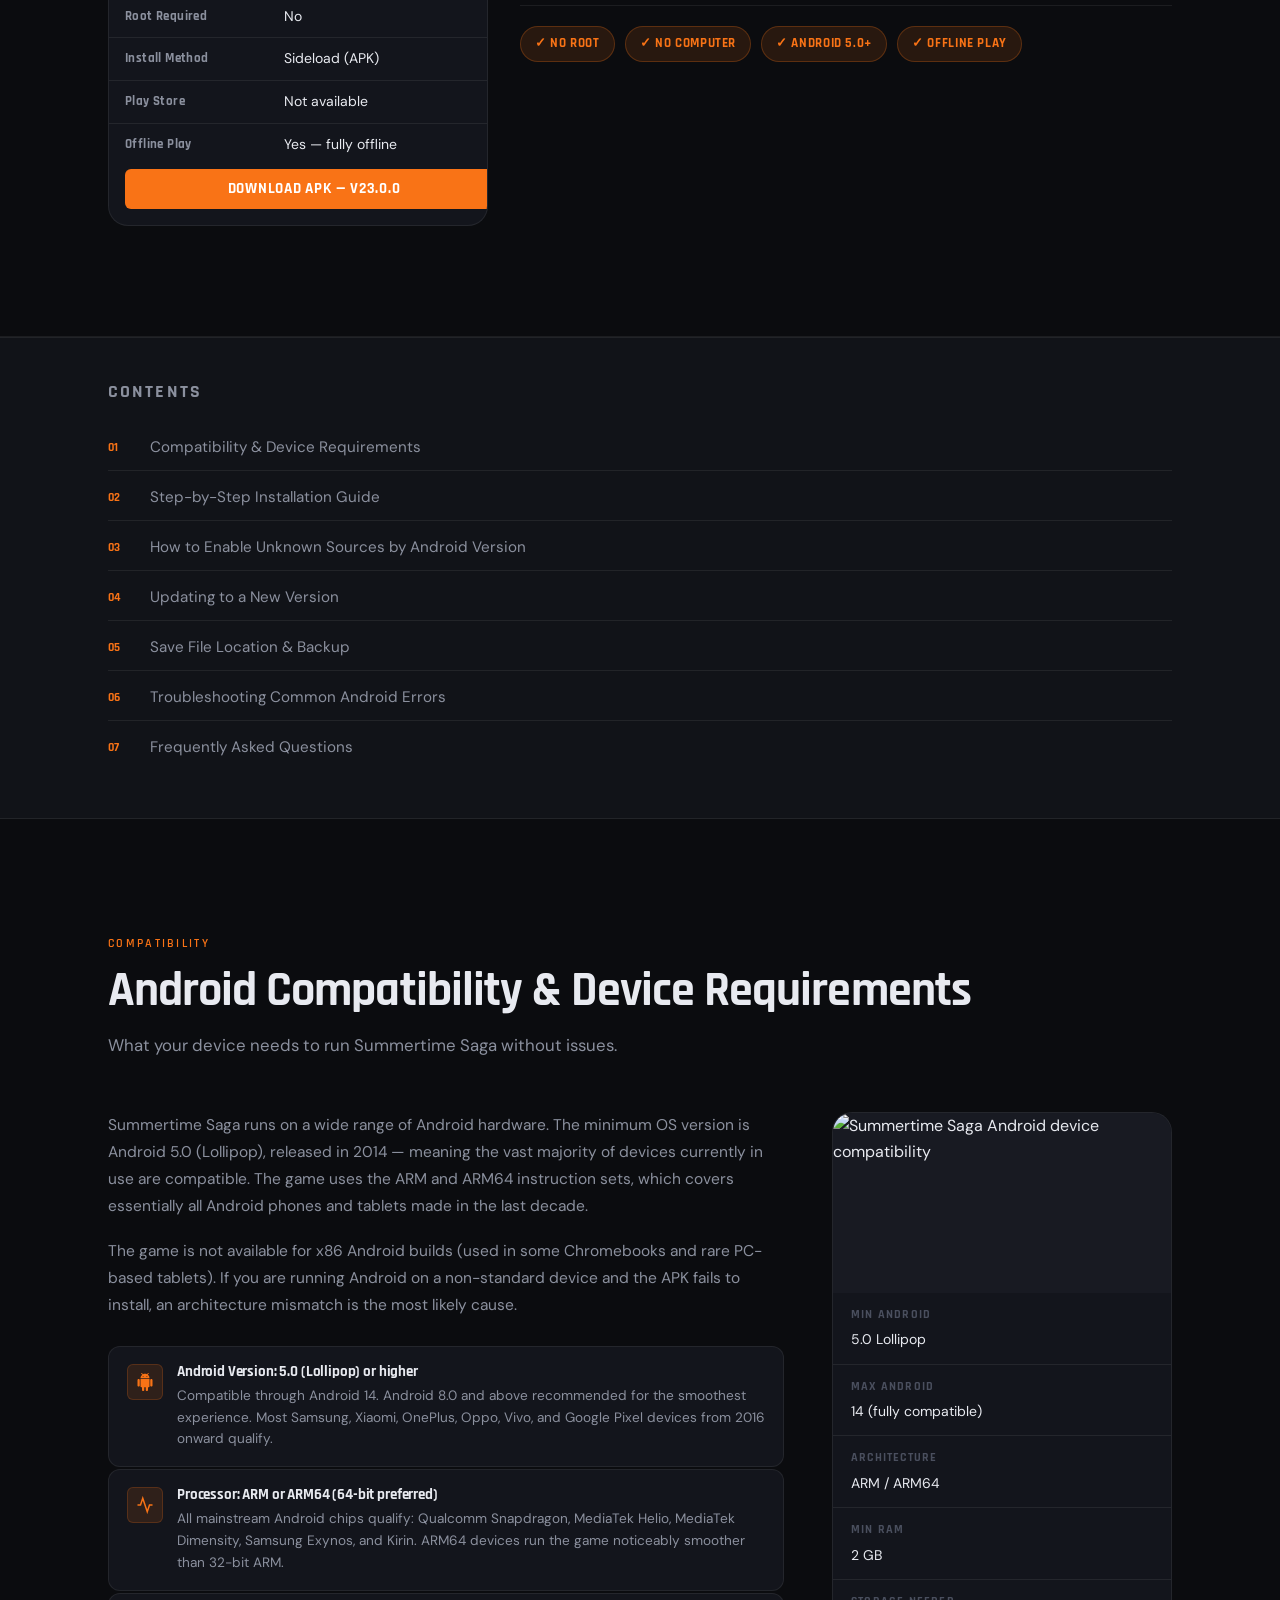
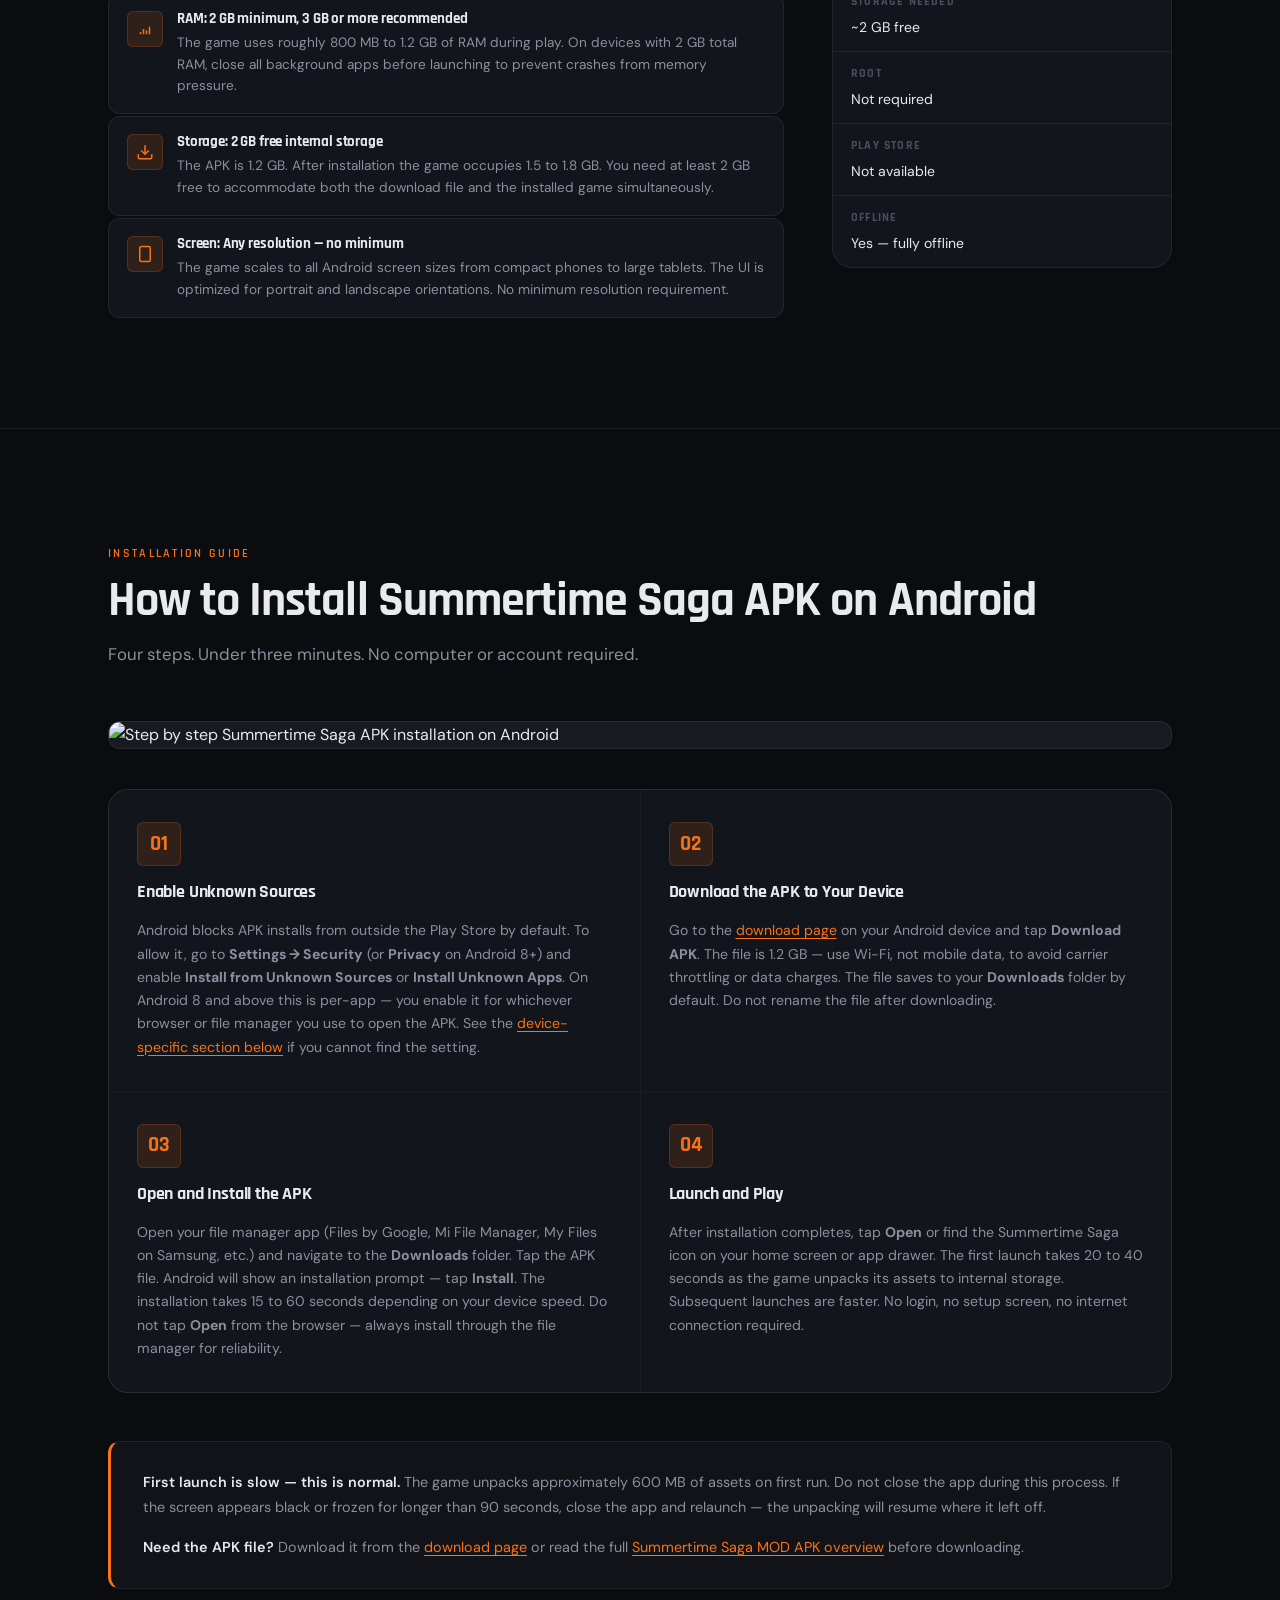
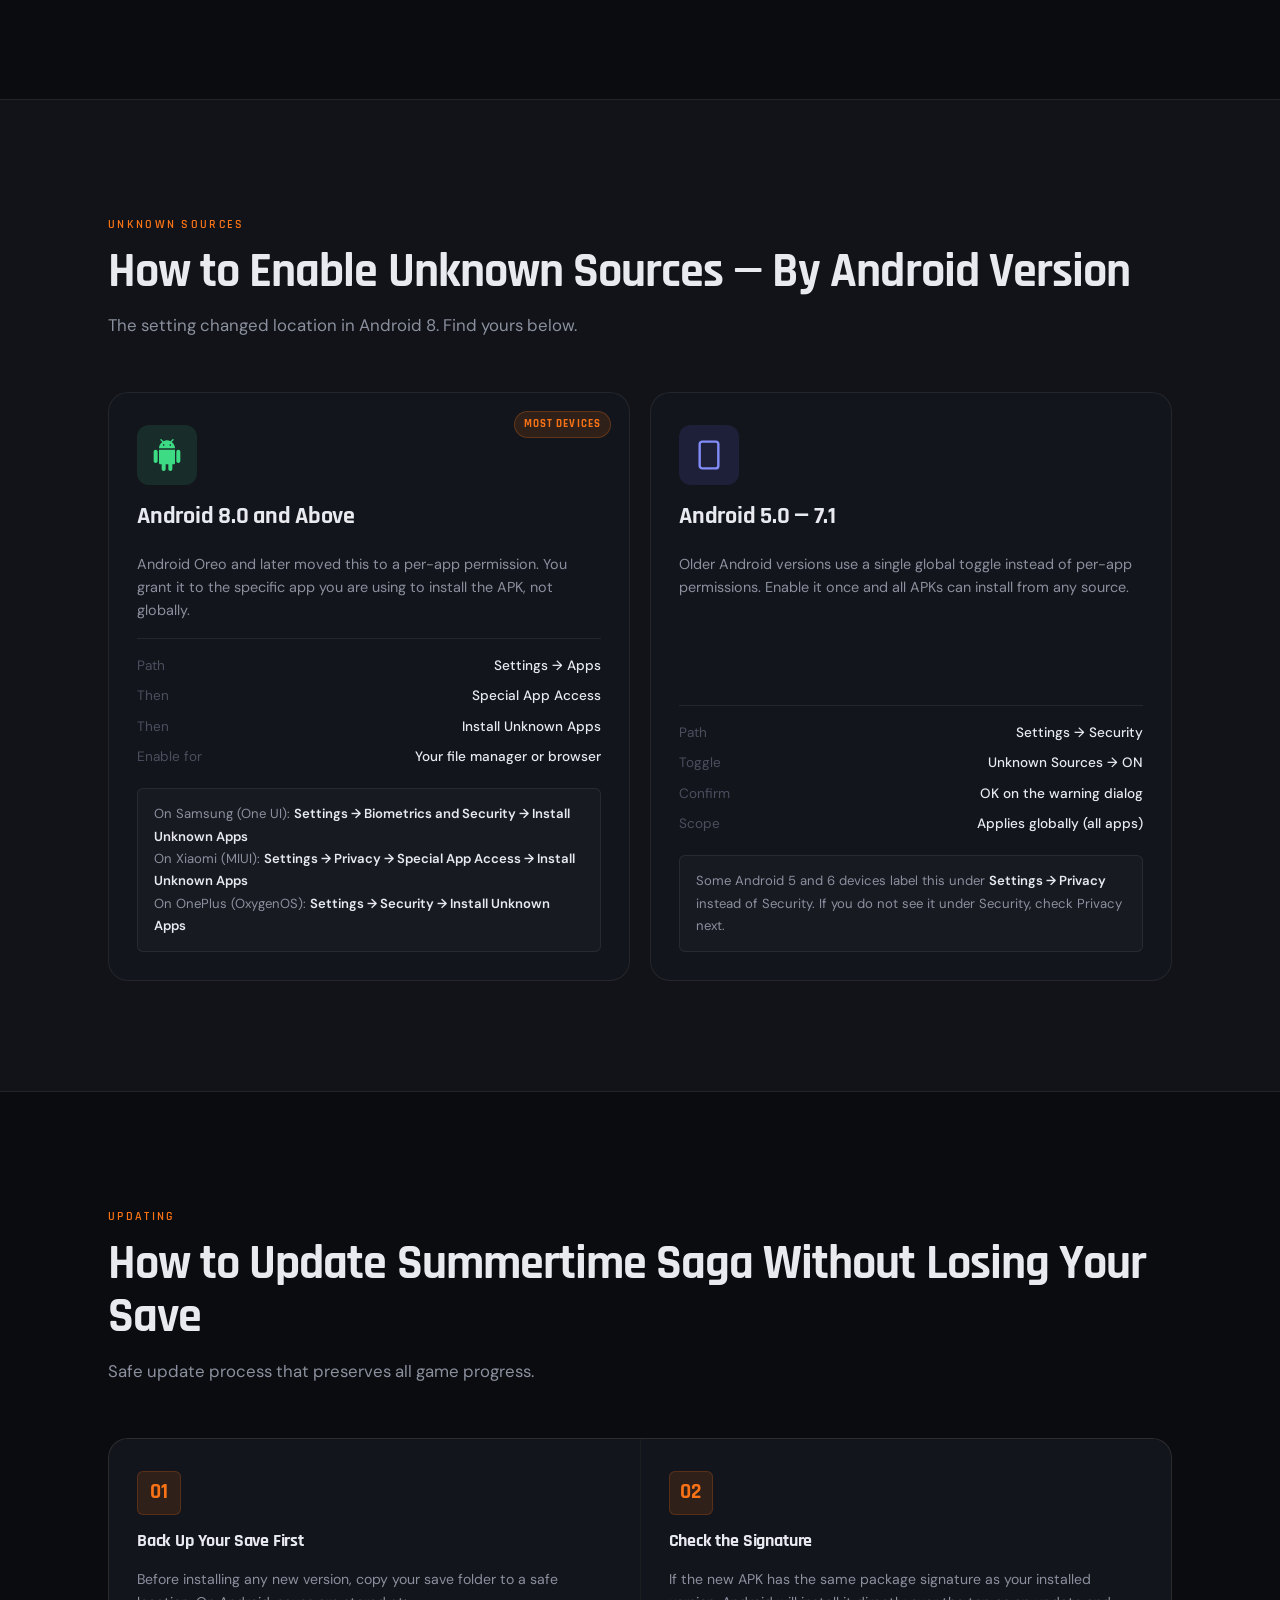
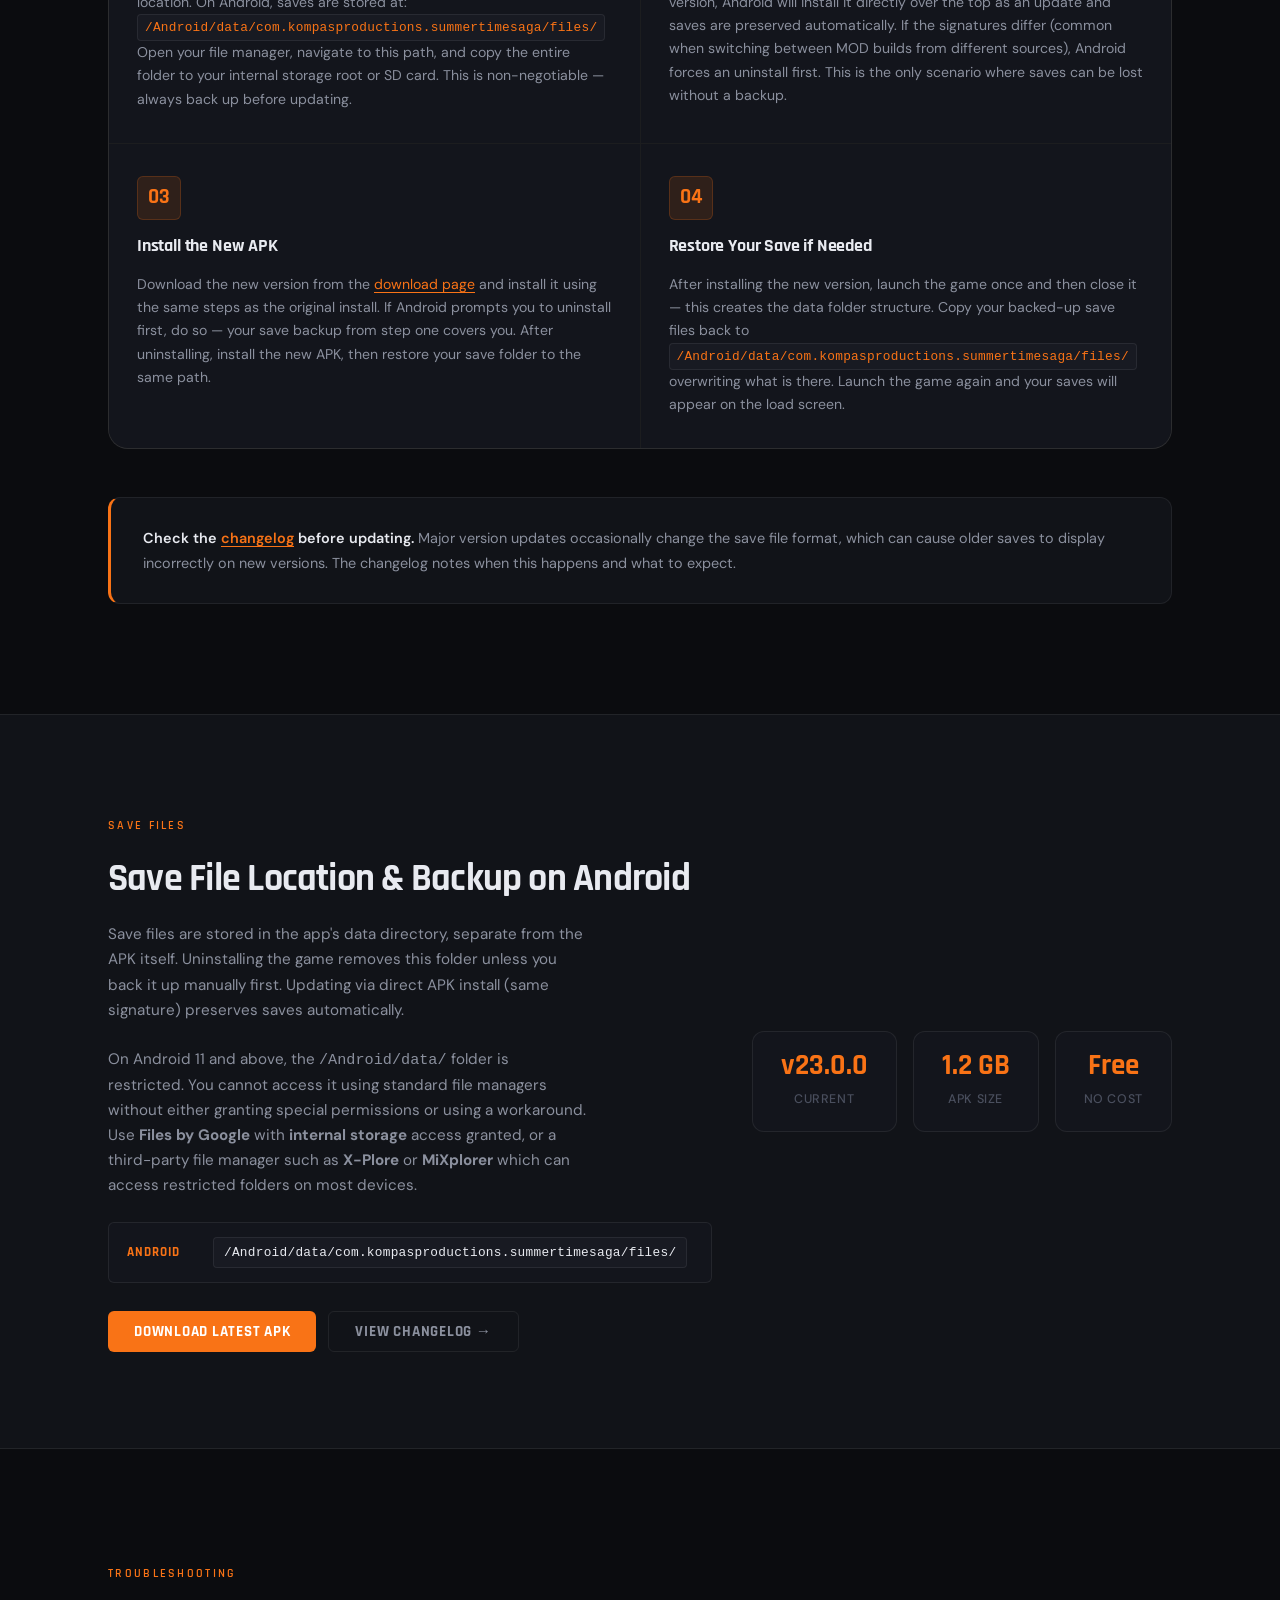
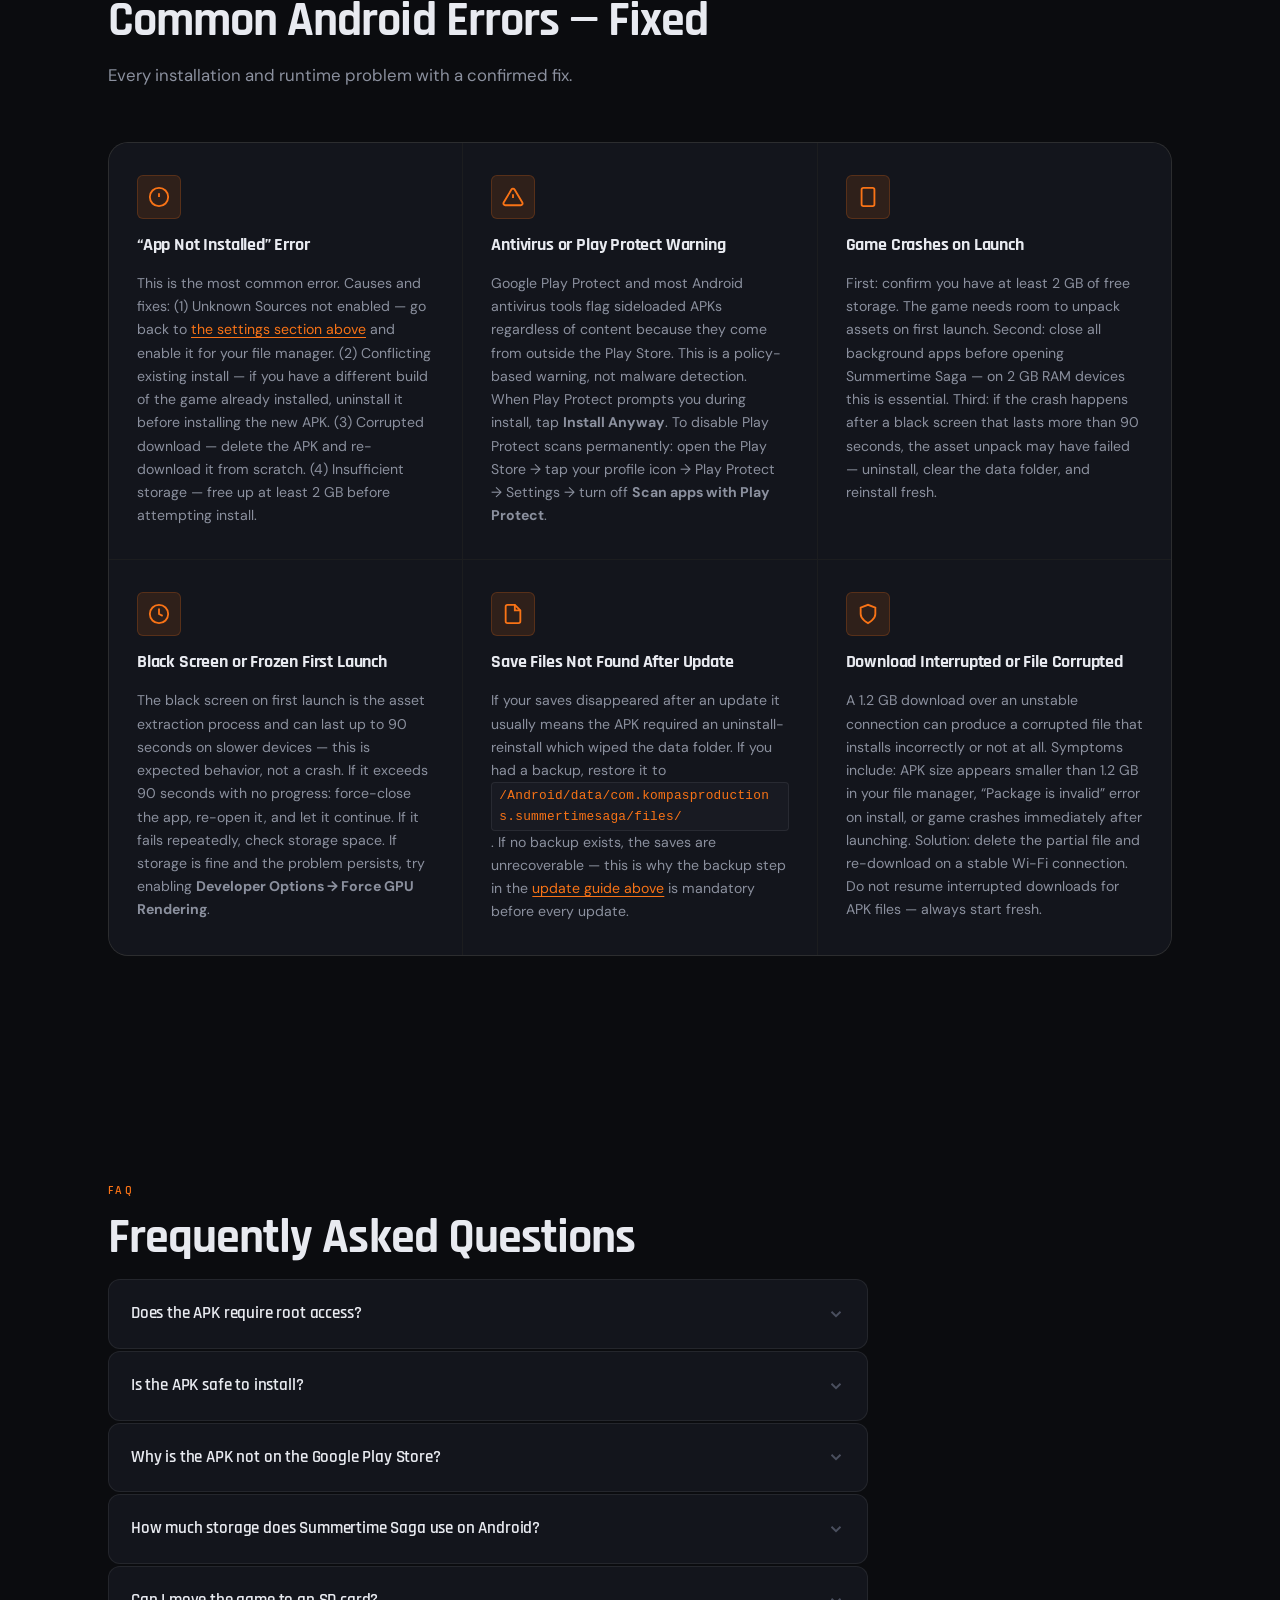
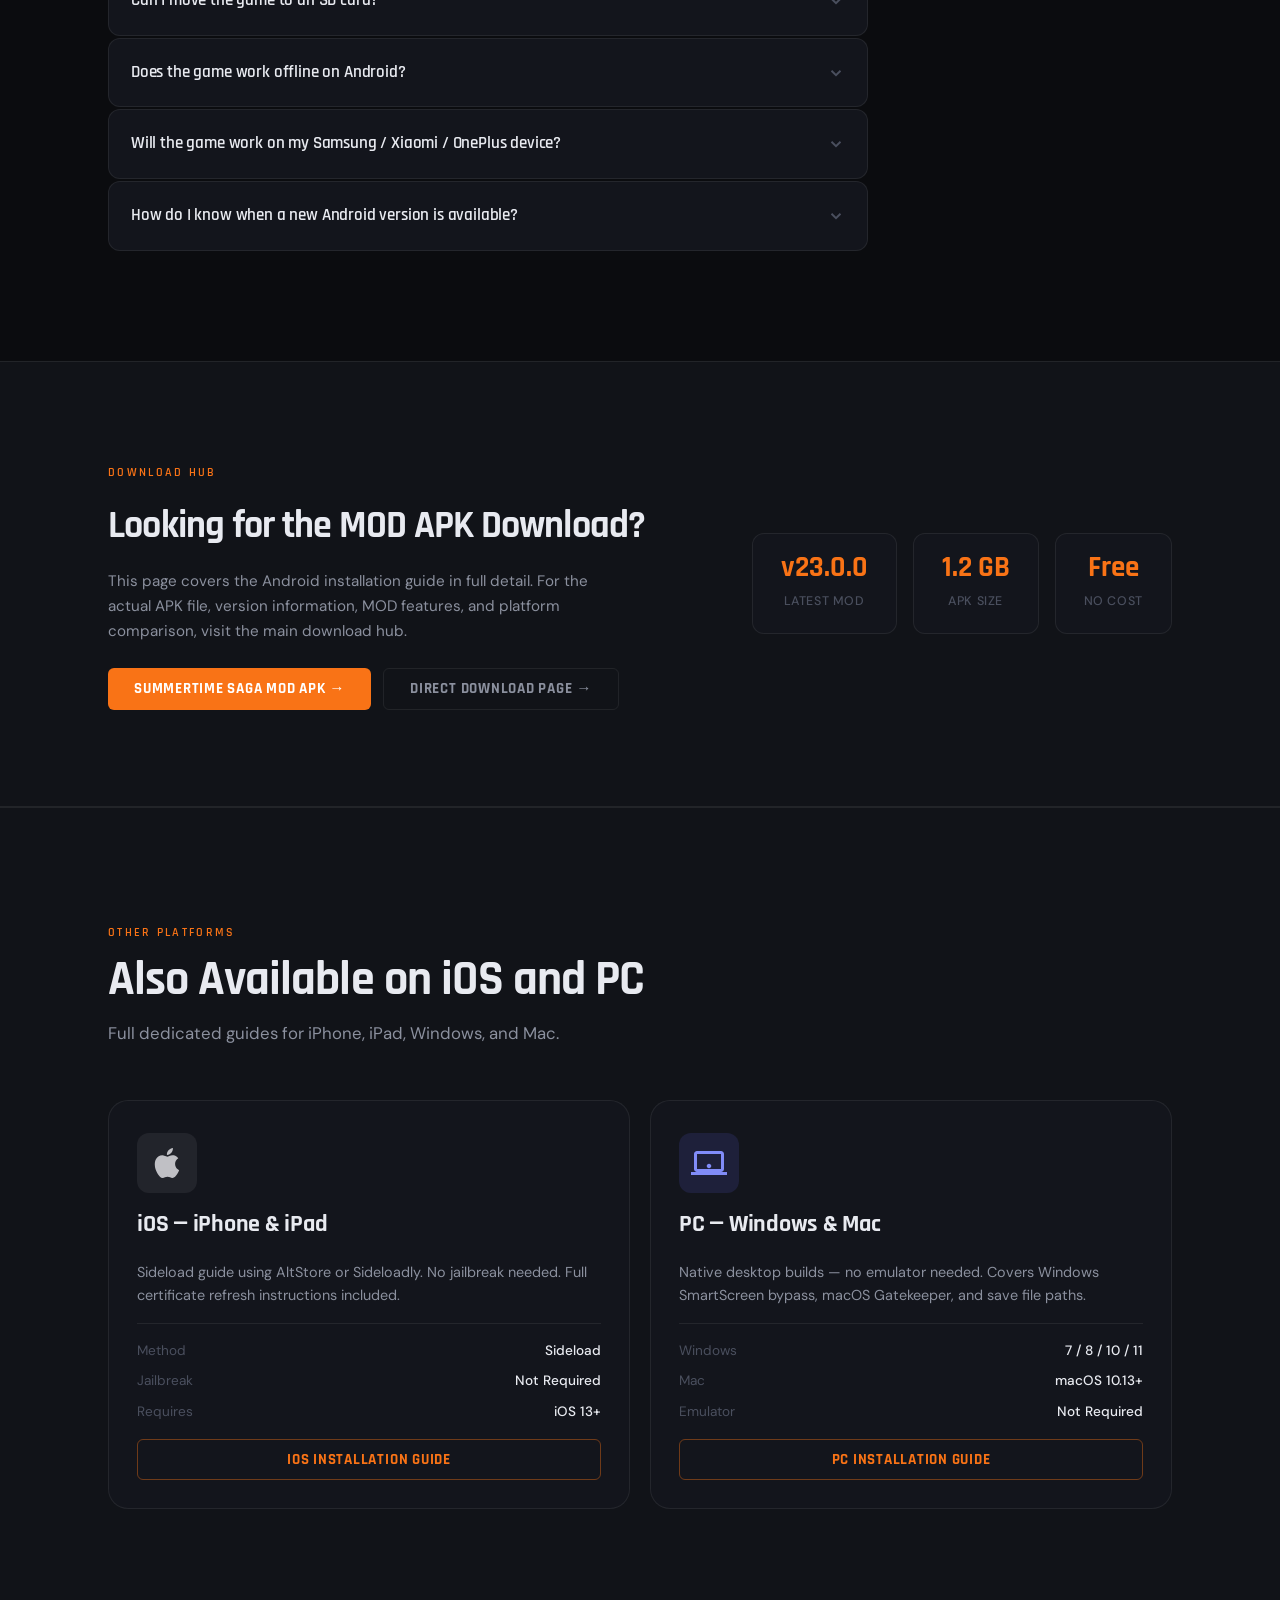
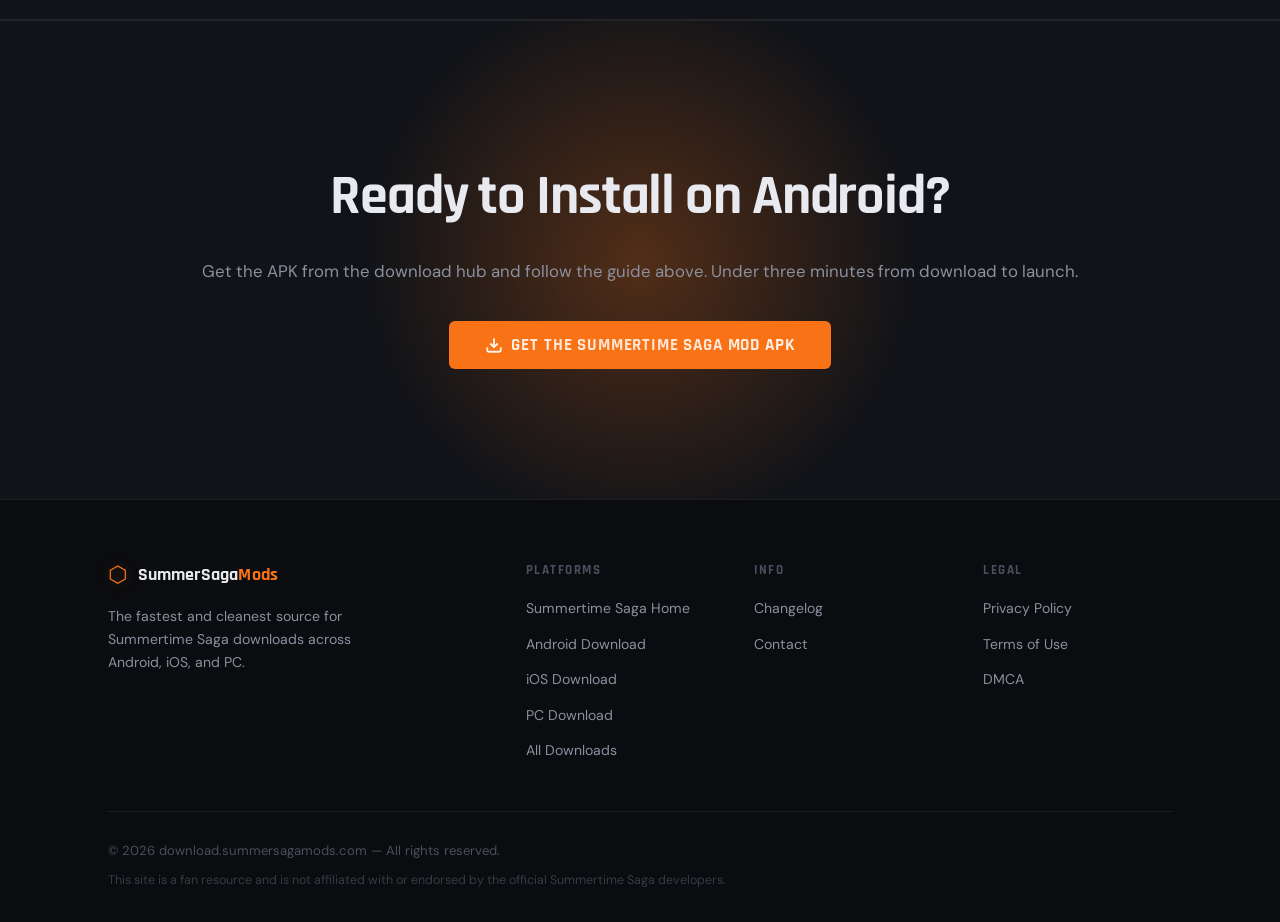
==== commit 0adb1c15: "Update index.html" ====
--- a/android/index.html
+++ b/android/index.html
@@ -1,22 +1,149 @@
 <!DOCTYPE html>
 <html lang="en">
 <head>
+
+  <!-- =========================
+       BASIC META
+       ========================= -->
+
   <meta charset="UTF-8">
   <meta name="viewport" content="width=device-width, initial-scale=1.0">
+  <meta http-equiv="X-UA-Compatible" content="IE=edge">
+  <meta http-equiv="content-language" content="en">
+  <meta name="theme-color" content="#111827">
+
+  <!-- =========================
+       PRIMARY SEO
+       ========================= -->
+
   <title>Summertime Saga Android Installation Guide — APK Setup &amp; Troubleshooting</title>
+
   <meta name="description" content="Complete Summertime Saga Android installation guide. How to install the APK, enable unknown sources, fix common errors, and manage save files on Android 5.0 and above.">
-  <meta name="robots" content="index, follow">
+
+  <meta name="robots" content="index, follow, max-image-preview:large">
+
+  <!-- CANONICAL -->
+  <link rel="canonical" href="https://download.summersagamods.com/android/">
+
+  <!-- =========================
+       OPEN GRAPH
+       ========================= -->
+
+  <meta property="og:type" content="website">
+
+  <meta property="og:url" content="https://download.summersagamods.com/android/">
+
   <meta property="og:title" content="Summertime Saga Android Installation Guide — APK Setup &amp; Troubleshooting">
-  <meta property="og:description" content="Complete Summertime Saga Android installation guide. How to install the APK, enable unknown sources, fix common errors, and manage save files.">
-  <meta property="og:type" content="website">
-  <meta property="og:url" content="https://download.summersagamods.com/android/">
-  <link rel="canonical" href="https://download.summersagamods.com/android/">
+
+  <meta property="og:description" content="Complete Summertime Saga Android installation guide with APK setup steps, troubleshooting help, and save file management.">
+
+  <!-- UPDATED IMAGE -->
+  <meta property="og:image" content="https://summersagamods.com/wp-content/uploads/2026/05/apk-guide.webp">
+
+  <meta property="og:site_name" content="Summertime Saga Mods">
+  <meta property="og:locale" content="en_US">
+
+  <!-- =========================
+       TWITTER / X
+       ========================= -->
+
+  <meta name="twitter:card" content="summary_large_image">
+
+  <meta name="twitter:title" content="Summertime Saga Android Installation Guide — APK Setup &amp; Troubleshooting">
+
+  <meta name="twitter:description" content="Learn how to install the Summertime Saga APK on Android and fix common setup issues.">
+
+  <!-- UPDATED IMAGE -->
+  <meta name="twitter:image" content="https://summersagamods.com/wp-content/uploads/2026/05/apk-guide.webp">
+
+  <!-- =========================
+       FAVICON
+       ========================= -->
+
+  <link rel="icon" type="image/png" href="https://summersagamods.com/wp-content/uploads/2025/06/favi-1.png">
+
+  <!-- =========================
+       PERFORMANCE
+       ========================= -->
+
   <link rel="preconnect" href="https://fonts.googleapis.com">
   <link rel="preconnect" href="https://fonts.gstatic.com" crossorigin>
+
   <link href="https://fonts.googleapis.com/css2?family=Rajdhani:wght@400;500;600;700&family=DM+Sans:wght@300;400;500&display=swap" rel="stylesheet">
+
+  <!-- PRELOAD HERO IMAGE -->
+  <link rel="preload" as="image" href="https://summersagamods.com/wp-content/uploads/2026/05/apk-guide.webp">
+
+  <!-- CSS -->
   <link rel="stylesheet" href="/style.css">
   <link rel="stylesheet" href="/sections-addon.css">
   <link rel="stylesheet" href="/android.css">
+
+  <!-- =========================
+       WEBSITE SCHEMA
+       ========================= -->
+
+  <script type="application/ld+json">
+  {
+    "@context": "https://schema.org",
+    "@type": "WebSite",
+    "name": "Summertime Saga Mods",
+    "url": "https://download.summersagamods.com/",
+    "description": "Download Summertime Saga latest version for Android, Windows, Mac, iPhone, and iPad.",
+    "publisher": {
+      "@type": "Organization",
+      "name": "Summertime Saga Mods",
+      "url": "https://download.summersagamods.com/"
+    }
+  }
+  </script>
+
+  <!-- =========================
+       ORGANIZATION SCHEMA
+       ========================= -->
+
+  <script type="application/ld+json">
+  {
+    "@context": "https://schema.org",
+    "@type": "Organization",
+    "name": "Summertime Saga Mods",
+    "url": "https://download.summersagamods.com/",
+    "logo": "https://summersagamods.com/wp-content/uploads/2026/05/apk-guide.webp",
+    "image": "https://summersagamods.com/wp-content/uploads/2026/05/apk-guide.webp"
+  }
+  </script>
+
+  <!-- =========================
+       SOFTWARE APPLICATION SCHEMA
+       ========================= -->
+
+  <script type="application/ld+json">
+  {
+    "@context": "https://schema.org",
+    "@type": "SoftwareApplication",
+    "name": "Summertime Saga MOD APK",
+    "applicationCategory": "GameApplication",
+    "operatingSystem": "Android",
+    "softwareVersion": "23.0.0",
+    "url": "https://download.summersagamods.com/android/",
+    "image": "https://summersagamods.com/wp-content/uploads/2026/05/apk-guide.webp",
+    "description": "Android installation guide for Summertime Saga MOD APK including setup instructions, troubleshooting, and compatibility information.",
+    "offers": {
+      "@type": "Offer",
+      "price": "0",
+      "priceCurrency": "USD"
+    },
+    "author": {
+      "@type": "Organization",
+      "name": "Summertime Saga Mods"
+    }
+  }
+  </script>
+
+  <!-- =========================
+       HOW TO SCHEMA
+       KEEPING ORIGINAL CONTENT
+       ========================= -->
 
   <script type="application/ld+json">
   {
@@ -24,6 +151,8 @@
     "@type": "HowTo",
     "name": "How to Install Summertime Saga APK on Android",
     "description": "Step-by-step guide to install the Summertime Saga APK on any Android device running version 5.0 or higher.",
+    "image": "https://summersagamods.com/wp-content/uploads/2026/05/apk-guide.webp",
+    "url": "https://download.summersagamods.com/android/",
     "totalTime": "PT3M",
     "tool": [
       { "@type": "HowToTool", "name": "Android phone or tablet running Android 5.0+" },
@@ -58,6 +187,11 @@
   }
   </script>
 
+  <!-- =========================
+       FAQ SCHEMA
+       KEEPING ORIGINAL CONTENT
+       ========================= -->
+
   <script type="application/ld+json">
   {
     "@context": "https://schema.org",
@@ -90,8 +224,37 @@
     ]
   }
   </script>
+
+  <!-- =========================
+       BREADCRUMB SCHEMA
+       ========================= -->
+
+  <script type="application/ld+json">
+  {
+    "@context": "https://schema.org",
+    "@type": "BreadcrumbList",
+    "itemListElement": [
+      {
+        "@type": "ListItem",
+        "position": 1,
+        "name": "Home",
+        "item": "https://download.summersagamods.com/"
+      },
+      {
+        "@type": "ListItem",
+        "position": 2,
+        "name": "Android Guide",
+        "item": "https://download.summersagamods.com/android/"
+      }
+    ]
+  }
+  </script>
+
 </head>
+
 <body>
+
+
 
   <header class="site-header" id="site-header" role="banner">
     <div class="header-inner">
@@ -333,7 +496,7 @@
         <h2 class="section-title" id="install-heading">How to Install Summertime Saga APK on Android</h2>
         <p class="section-sub">Four steps. Under three minutes. No computer or account required.</p>
 
-        <img src="YOUR-IMAGE-URL-HERE" alt="Step by step Summertime Saga APK installation on Android" loading="lazy">
+        <img src="https://summersagamods.com/wp-content/uploads/2026/05/guide-apk.webp" alt="Step by step Summertime Saga APK installation on Android" loading="lazy">
 
         <div class="features-grid features-grid--2col">
 
@@ -903,6 +1066,7 @@
         <nav class="footer-nav" aria-label="Platform pages">
           <strong>Platforms</strong>
           <ul>
+            <li><a href="/">Summertime Saga Home</a></li>
             <li><a href="/android/">Android Download</a></li>
             <li><a href="/ios/">iOS Download</a></li>
             <li><a href="/pc/">PC Download</a></li>
--- a/style.css
+++ b/style.css
@@ -2133,3 +2133,885 @@
     grid-template-columns: 1fr;
   }
 }
+
+
+
+
+/* ============================================================
+   contact.css — Contact page only
+   Requires style.css already loaded
+   ============================================================ */
+
+/* ── PAGE WRAPPER ───────────────────────────────────────────── */
+.contact-page {
+  position: relative;
+  min-height: calc(100svh - var(--header-h));
+  display: flex;
+  align-items: center;
+  overflow: hidden;
+  padding-block: clamp(60px, 10vh, 100px);
+}
+
+.contact-bg {
+  position: absolute;
+  inset: 0;
+  pointer-events: none;
+}
+
+/* ── INNER LAYOUT ───────────────────────────────────────────── */
+.contact-inner {
+  display: flex;
+  flex-direction: column;
+  align-items: center;
+  gap: 36px;
+  position: relative;
+  z-index: 1;
+  max-width: 600px;
+  margin-inline: auto;
+}
+
+/* ── INTRO ──────────────────────────────────────────────────── */
+.contact-intro {
+  text-align: center;
+}
+
+.contact-intro .section-label {
+  margin-bottom: 14px;
+}
+
+.contact-intro h1 {
+  font-family: 'Rajdhani', sans-serif;
+  font-size: clamp(2.4rem, 6vw, 3.8rem);
+  font-weight: 700;
+  line-height: 1.05;
+  letter-spacing: -0.03em;
+  margin-bottom: 16px;
+  color: var(--text);
+}
+
+.contact-intro p {
+  font-size: 1rem;
+  color: var(--text-muted);
+  line-height: 1.7;
+  max-width: 480px;
+  margin-inline: auto;
+}
+
+/* ── EMAIL CARD ─────────────────────────────────────────────── */
+.contact-card {
+  width: 100%;
+  background: var(--bg-card);
+  border: 1px solid var(--border);
+  border-radius: var(--radius-lg);
+  padding: 32px;
+  display: flex;
+  flex-direction: column;
+  gap: 24px;
+  transition: border-color var(--speed);
+}
+
+.contact-card:hover {
+  border-color: var(--border-hover);
+}
+
+.contact-card-row {
+  display: flex;
+  align-items: center;
+  gap: 18px;
+}
+
+.contact-icon {
+  flex-shrink: 0;
+  width: 52px;
+  height: 52px;
+  border-radius: var(--radius);
+  background: var(--accent-soft);
+  border: 1px solid rgba(249, 115, 22, 0.2);
+  display: flex;
+  align-items: center;
+  justify-content: center;
+  color: var(--accent);
+}
+
+.contact-detail {
+  display: flex;
+  flex-direction: column;
+  gap: 4px;
+}
+
+.contact-label {
+  font-family: 'Rajdhani', sans-serif;
+  font-size: 0.75rem;
+  font-weight: 700;
+  letter-spacing: 0.12em;
+  text-transform: uppercase;
+  color: var(--text-faint);
+}
+
+.contact-email {
+  font-family: 'Rajdhani', sans-serif;
+  font-size: 1.25rem;
+  font-weight: 700;
+  color: var(--accent);
+  letter-spacing: 0.01em;
+  text-decoration: none;
+  transition: color var(--speed);
+}
+
+.contact-email:hover {
+  color: var(--accent-2);
+  text-decoration: underline;
+  text-underline-offset: 3px;
+}
+
+.contact-divider {
+  height: 1px;
+  background: var(--border);
+  width: 100%;
+}
+
+.contact-btn {
+  font-size: 1rem;
+}
+
+/* ── TOPIC CARDS ────────────────────────────────────────────── */
+.contact-topics {
+  width: 100%;
+  display: grid;
+  grid-template-columns: repeat(2, 1fr);
+  gap: 12px;
+}
+
+.contact-topic {
+  display: flex;
+  align-items: flex-start;
+  gap: 14px;
+  padding: 18px 16px;
+  background: var(--bg-card);
+  border: 1px solid var(--border);
+  border-radius: var(--radius);
+  transition: border-color var(--speed), background var(--speed);
+}
+
+.contact-topic:hover {
+  border-color: var(--border-hover);
+  background: var(--bg-card-hover);
+}
+
+.topic-icon {
+  flex-shrink: 0;
+  width: 36px;
+  height: 36px;
+  border-radius: var(--radius-sm);
+  background: var(--accent-soft);
+  border: 1px solid rgba(249, 115, 22, 0.2);
+  display: flex;
+  align-items: center;
+  justify-content: center;
+  color: var(--accent);
+  margin-top: 1px;
+}
+
+.topic-detail {
+  display: flex;
+  flex-direction: column;
+  gap: 4px;
+}
+
+.topic-detail strong {
+  font-family: 'Rajdhani', sans-serif;
+  font-size: 0.95rem;
+  font-weight: 700;
+  color: var(--text);
+  letter-spacing: -0.01em;
+  line-height: 1.2;
+}
+
+.topic-detail span {
+  font-size: 0.82rem;
+  color: var(--text-muted);
+  line-height: 1.55;
+}
+
+/* ── SELF-HELP NOTE ─────────────────────────────────────────── */
+.contact-selfhelp {
+  width: 100%;
+  padding: 20px 24px;
+  background: var(--bg-2);
+  border: 1px solid var(--border);
+  border-radius: var(--radius);
+  text-align: center;
+}
+
+.contact-selfhelp p {
+  font-size: 0.875rem;
+  color: var(--text-muted);
+  line-height: 1.7;
+}
+
+.contact-selfhelp a {
+  color: var(--accent);
+  text-decoration: underline;
+  text-underline-offset: 3px;
+  transition: color var(--speed);
+}
+
+.contact-selfhelp a:hover {
+  color: var(--accent-2);
+}
+
+/* ── RESPONSIVE ─────────────────────────────────────────────── */
+@media (max-width: 600px) {
+  .contact-card {
+    padding: 24px 20px;
+  }
+
+  .contact-email {
+    font-size: 1rem;
+  }
+
+  .contact-topics {
+    grid-template-columns: 1fr;
+  }
+
+  .contact-topic {
+    padding: 16px 14px;
+  }
+}
+
+@media (max-width: 400px) {
+  .contact-card-row {
+    flex-direction: column;
+    align-items: flex-start;
+    gap: 12px;
+  }
+}
+
+
+
+
+
+/* ============================================================
+   changelog.css — Version history timeline page
+   Scoped prefix: .cl-
+   ============================================================ */
+
+/* ── Timeline track ── */
+.changelog-timeline {
+  padding: 5rem 0 4rem;
+}
+
+.cl-track {
+  position: relative;
+  margin-top: 3rem;
+  padding-left: 2rem;
+}
+
+/* Vertical spine */
+.cl-track::before {
+  content: "";
+  position: absolute;
+  left: 0;
+  top: 0;
+  bottom: 0;
+  width: 2px;
+  background: linear-gradient(
+    to bottom,
+    var(--accent),
+    rgba(249, 115, 22, 0.3) 60%,
+    transparent
+  );
+}
+
+/* ── Timeline entry ── */
+.cl-entry {
+  position: relative;
+  display: flex;
+  gap: 1.75rem;
+  margin-bottom: 2.5rem;
+  align-items: flex-start;
+}
+
+.cl-entry:last-child {
+  margin-bottom: 0;
+}
+
+/* ── Dot ── */
+.cl-dot {
+  position: relative;
+  flex-shrink: 0;
+  width: 14px;
+  height: 14px;
+  background: var(--accent);
+  border-radius: 50%;
+  margin-top: 1.35rem;
+  margin-left: -2rem;
+  transform: translateX(-50%);
+  z-index: 2;
+}
+
+.cl-minor .cl-dot {
+  width: 10px;
+  height: 10px;
+  background: var(--text-faint);
+  margin-top: 1.5rem;
+}
+
+/* Pulse ring on major entries */
+.cl-dot-ring {
+  position: absolute;
+  inset: -5px;
+  border-radius: 50%;
+  border: 1.5px solid var(--accent);
+  opacity: 0.45;
+  animation: cl-pulse 2.4s ease-in-out infinite;
+}
+
+@keyframes cl-pulse {
+  0%, 100% { transform: scale(1); opacity: 0.45; }
+  50%       { transform: scale(1.6); opacity: 0; }
+}
+
+/* ── Card ── */
+.cl-card {
+  flex: 1;
+  background: var(--bg-card);
+  border: 1px solid var(--border);
+  border-radius: var(--radius);
+  overflow: hidden;
+  transition: border-color 0.2s, box-shadow 0.2s;
+}
+
+.cl-card:hover {
+  border-color: var(--border-hover);
+  box-shadow: 0 0 0 1px var(--accent-glow), 0 8px 32px rgba(0,0,0,0.3);
+}
+
+.cl-major .cl-card {
+  border-color: rgba(249, 115, 22, 0.18);
+}
+
+/* ── Card header ── */
+.cl-card-header {
+  display: flex;
+  align-items: center;
+  justify-content: space-between;
+  flex-wrap: wrap;
+  gap: 0.5rem;
+  padding: 1.1rem 1.4rem 0.9rem;
+  border-bottom: 1px solid var(--border);
+}
+
+.cl-version-row {
+  display: flex;
+  align-items: center;
+  gap: 0.55rem;
+  flex-wrap: wrap;
+}
+
+.cl-version {
+  font-family: "Rajdhani", sans-serif;
+  font-weight: 700;
+  font-size: 1.15rem;
+  color: var(--accent);
+  letter-spacing: 0.02em;
+}
+
+.cl-date {
+  font-family: "DM Sans", sans-serif;
+  font-size: 0.8rem;
+  color: var(--text-faint);
+  letter-spacing: 0.04em;
+}
+
+/* ── Badges ── */
+.cl-badge {
+  display: inline-block;
+  padding: 0.15rem 0.6rem;
+  border-radius: 999px;
+  font-family: "Rajdhani", sans-serif;
+  font-weight: 600;
+  font-size: 0.72rem;
+  letter-spacing: 0.06em;
+  text-transform: uppercase;
+}
+
+.cl-badge-current {
+  background: var(--accent);
+  color: #fff;
+}
+
+.cl-badge-major {
+  background: rgba(249, 115, 22, 0.12);
+  color: var(--accent);
+  border: 1px solid rgba(249, 115, 22, 0.25);
+}
+
+.cl-badge-patch {
+  background: rgba(129, 140, 248, 0.1);
+  color: #818cf8;
+  border: 1px solid rgba(129, 140, 248, 0.2);
+}
+
+.cl-badge-legacy {
+  background: rgba(139, 144, 158, 0.1);
+  color: var(--text-muted);
+  border: 1px solid rgba(139, 144, 158, 0.18);
+}
+
+/* ── Card title ── */
+.cl-card-title {
+  font-family: "Rajdhani", sans-serif;
+  font-weight: 600;
+  font-size: 1.05rem;
+  color: var(--text);
+  padding: 0.85rem 1.4rem 0;
+  line-height: 1.35;
+}
+
+/* ── Two-column body ── */
+.cl-body {
+  display: grid;
+  grid-template-columns: 1fr 1fr;
+  gap: 0;
+  padding: 0.75rem 1.4rem 1.1rem;
+}
+
+.cl-col {
+  padding: 0.5rem 1rem 0.5rem 0;
+}
+
+.cl-col:last-child {
+  padding-right: 0;
+  padding-left: 1rem;
+  border-left: 1px solid var(--border);
+}
+
+.cl-col-label {
+  font-family: "Rajdhani", sans-serif;
+  font-weight: 600;
+  font-size: 0.72rem;
+  text-transform: uppercase;
+  letter-spacing: 0.08em;
+  color: var(--text-faint);
+  margin: 0 0 0.5rem;
+}
+
+.cl-list {
+  list-style: none;
+  margin: 0;
+  padding: 0;
+  display: flex;
+  flex-direction: column;
+  gap: 0.3rem;
+}
+
+.cl-list li {
+  font-family: "DM Sans", sans-serif;
+  font-size: 0.875rem;
+  color: var(--text-muted);
+  line-height: 1.5;
+  padding-left: 1rem;
+  position: relative;
+}
+
+.cl-list li::before {
+  content: "";
+  position: absolute;
+  left: 0;
+  top: 0.6em;
+  width: 4px;
+  height: 4px;
+  background: var(--accent);
+  border-radius: 50%;
+  opacity: 0.6;
+}
+
+/* ── Card footer ── */
+.cl-footer {
+  display: flex;
+  align-items: center;
+  gap: 1.25rem;
+  flex-wrap: wrap;
+  padding: 0.9rem 1.4rem;
+  border-top: 1px solid var(--border);
+  background: rgba(255,255,255,0.015);
+}
+
+.cl-size {
+  font-family: "DM Sans", sans-serif;
+  font-size: 0.8rem;
+  color: var(--text-faint);
+}
+
+.cl-size a {
+  color: var(--accent);
+  text-decoration: none;
+}
+
+.cl-size a:hover {
+  text-decoration: underline;
+}
+
+/* install-note inside cl-footer */
+.cl-footer .install-note {
+  margin: 0;
+  font-size: 0.83rem;
+}
+
+/* ── Save compatibility list ── */
+.cl-compat-list {
+  list-style: none;
+  padding: 0;
+  margin: 1rem 0;
+  display: flex;
+  flex-direction: column;
+  gap: 0.6rem;
+}
+
+.cl-compat-list li {
+  font-family: "DM Sans", sans-serif;
+  font-size: 0.9rem;
+  color: var(--text-muted);
+  padding-left: 1.1rem;
+  position: relative;
+  line-height: 1.55;
+}
+
+.cl-compat-list li::before {
+  content: "→";
+  position: absolute;
+  left: 0;
+  color: var(--accent);
+  font-size: 0.85rem;
+}
+
+/* version-badge-item overrides for this page */
+.vbi-num {
+  display: block;
+  font-family: "Rajdhani", sans-serif;
+  font-weight: 700;
+  font-size: 2rem;
+  color: var(--accent);
+  line-height: 1;
+}
+
+.vbi-label {
+  display: block;
+  font-family: "DM Sans", sans-serif;
+  font-size: 0.78rem;
+  color: var(--text-muted);
+  margin-top: 0.25rem;
+}
+
+/* ── Responsive ── */
+@media (max-width: 900px) {
+  .cl-body {
+    grid-template-columns: 1fr;
+  }
+
+  .cl-col:last-child {
+    padding-left: 0;
+    padding-top: 0.75rem;
+    border-left: none;
+    border-top: 1px solid var(--border);
+  }
+
+  .cl-card-header {
+    flex-direction: column;
+    align-items: flex-start;
+  }
+}
+
+@media (max-width: 640px) {
+  .cl-track {
+    padding-left: 1.25rem;
+  }
+
+  .cl-entry {
+    gap: 1.1rem;
+  }
+
+  .cl-card-title {
+    font-size: 0.95rem;
+    padding: 0.7rem 1rem 0;
+  }
+
+  .cl-card-header {
+    padding: 0.85rem 1rem 0.7rem;
+  }
+
+  .cl-body {
+    padding: 0.6rem 1rem 0.9rem;
+  }
+
+  .cl-footer {
+    padding: 0.75rem 1rem;
+    flex-direction: column;
+    align-items: flex-start;
+  }
+}
+
+@media (max-width: 480px) {
+  .cl-version-row {
+    gap: 0.4rem;
+  }
+
+  .cl-version {
+    font-size: 1rem;
+  }
+
+  .cl-badge {
+    font-size: 0.65rem;
+  }
+}
+
+
+
+
+/* ============================================================
+   dmca.css — DMCA legal page
+   Scoped prefix: .legal-
+   ============================================================ */
+
+/* ── Page hero ── */
+.legal-hero {
+  padding: 4rem 0 2.5rem;
+  border-bottom: 1px solid var(--border);
+}
+
+.legal-hero .section-title {
+  margin-top: 0.5rem;
+  margin-bottom: 0.75rem;
+}
+
+/* ── Body wrapper ── */
+.legal-body {
+  padding: 3.5rem 0 5rem;
+}
+
+/* ── Two-column grid: TOC + prose ── */
+.legal-grid {
+  display: grid;
+  grid-template-columns: 220px 1fr;
+  gap: 3.5rem;
+  align-items: start;
+}
+
+/* ── Sidebar TOC ── */
+.legal-toc {
+  position: sticky;
+  top: calc(var(--header-h) + 1.5rem);
+}
+
+.legal-toc-list {
+  list-style: none;
+  padding: 0;
+  margin: 0.5rem 0 0;
+  display: flex;
+  flex-direction: column;
+  gap: 0.1rem;
+  counter-reset: legal-toc;
+}
+
+.legal-toc-list li {
+  counter-increment: legal-toc;
+}
+
+.legal-toc-list a {
+  display: flex;
+  align-items: center;
+  gap: 0.6rem;
+  padding: 0.4rem 0.6rem;
+  border-radius: var(--radius-sm);
+  font-family: "DM Sans", sans-serif;
+  font-size: 0.83rem;
+  color: var(--text-muted);
+  text-decoration: none;
+  transition: color 0.15s, background 0.15s;
+}
+
+.legal-toc-list a::before {
+  content: counter(legal-toc, decimal-leading-zero);
+  font-family: "Rajdhani", sans-serif;
+  font-weight: 600;
+  font-size: 0.7rem;
+  color: var(--accent);
+  flex-shrink: 0;
+}
+
+.legal-toc-list a:hover {
+  color: var(--text);
+  background: var(--accent-soft);
+}
+
+/* ── Prose ── */
+.legal-prose {
+  max-width: 720px;
+}
+
+.legal-prose section {
+  padding-bottom: 2.75rem;
+  margin-bottom: 2.75rem;
+  border-bottom: 1px solid var(--border);
+}
+
+.legal-prose section:last-child {
+  border-bottom: none;
+  margin-bottom: 0;
+  padding-bottom: 0;
+}
+
+.legal-prose h2 {
+  font-family: "Rajdhani", sans-serif;
+  font-weight: 700;
+  font-size: 1.35rem;
+  color: var(--text);
+  margin: 0 0 1rem;
+  scroll-margin-top: calc(var(--header-h) + 1.5rem);
+}
+
+.legal-prose p {
+  font-family: "DM Sans", sans-serif;
+  font-size: 0.925rem;
+  color: var(--text-muted);
+  line-height: 1.75;
+  margin: 0 0 1rem;
+}
+
+.legal-prose p:last-child {
+  margin-bottom: 0;
+}
+
+.legal-prose a {
+  color: var(--accent);
+  text-decoration: none;
+}
+
+.legal-prose a:hover {
+  text-decoration: underline;
+}
+
+/* ── Ordered list ── */
+.legal-ol {
+  padding: 0;
+  margin: 0.75rem 0 1rem 1.25rem;
+  display: flex;
+  flex-direction: column;
+  gap: 0.65rem;
+}
+
+.legal-ol li {
+  font-family: "DM Sans", sans-serif;
+  font-size: 0.925rem;
+  color: var(--text-muted);
+  line-height: 1.7;
+  padding-left: 0.3rem;
+}
+
+.legal-ol li::marker {
+  color: var(--accent);
+  font-family: "Rajdhani", sans-serif;
+  font-weight: 700;
+}
+
+/* ── Contact block ── */
+.legal-contact-block {
+  background: var(--bg-card);
+  border: 1px solid var(--border);
+  border-radius: var(--radius);
+  overflow: hidden;
+  margin: 1.25rem 0;
+}
+
+.lcb-row {
+  display: flex;
+  align-items: baseline;
+  gap: 1rem;
+  padding: 0.8rem 1.25rem;
+  border-bottom: 1px solid var(--border);
+  font-family: "DM Sans", sans-serif;
+  font-size: 0.875rem;
+  color: var(--text);
+}
+
+.lcb-row:last-child {
+  border-bottom: none;
+}
+
+.lcb-label {
+  flex-shrink: 0;
+  width: 110px;
+  font-family: "Rajdhani", sans-serif;
+  font-weight: 600;
+  font-size: 0.72rem;
+  text-transform: uppercase;
+  letter-spacing: 0.07em;
+  color: var(--text-faint);
+}
+
+.lcb-row a {
+  color: var(--accent);
+  text-decoration: none;
+  word-break: break-all;
+}
+
+.lcb-row a:hover {
+  text-decoration: underline;
+}
+
+/* ── Responsive ── */
+@media (max-width: 900px) {
+  .legal-grid {
+    grid-template-columns: 1fr;
+    gap: 2rem;
+  }
+
+  .legal-toc {
+    position: static;
+    background: var(--bg-2);
+    border: 1px solid var(--border);
+    border-radius: var(--radius);
+    padding: 1rem 1.25rem;
+  }
+
+  .legal-toc-list {
+    flex-direction: row;
+    flex-wrap: wrap;
+    gap: 0.25rem;
+  }
+
+  .legal-toc-list a {
+    font-size: 0.78rem;
+  }
+}
+
+@media (max-width: 640px) {
+  .legal-hero {
+    padding: 3rem 0 2rem;
+  }
+
+  .legal-body {
+    padding: 2.5rem 0 4rem;
+  }
+
+  .legal-prose h2 {
+    font-size: 1.15rem;
+  }
+
+  .lcb-label {
+    width: 90px;
+  }
+}
+
+@media (max-width: 480px) {
+  .lcb-row {
+    flex-direction: column;
+    gap: 0.25rem;
+    padding: 0.7rem 1rem;
+  }
+
+  .lcb-label {
+    width: auto;
+  }
+}
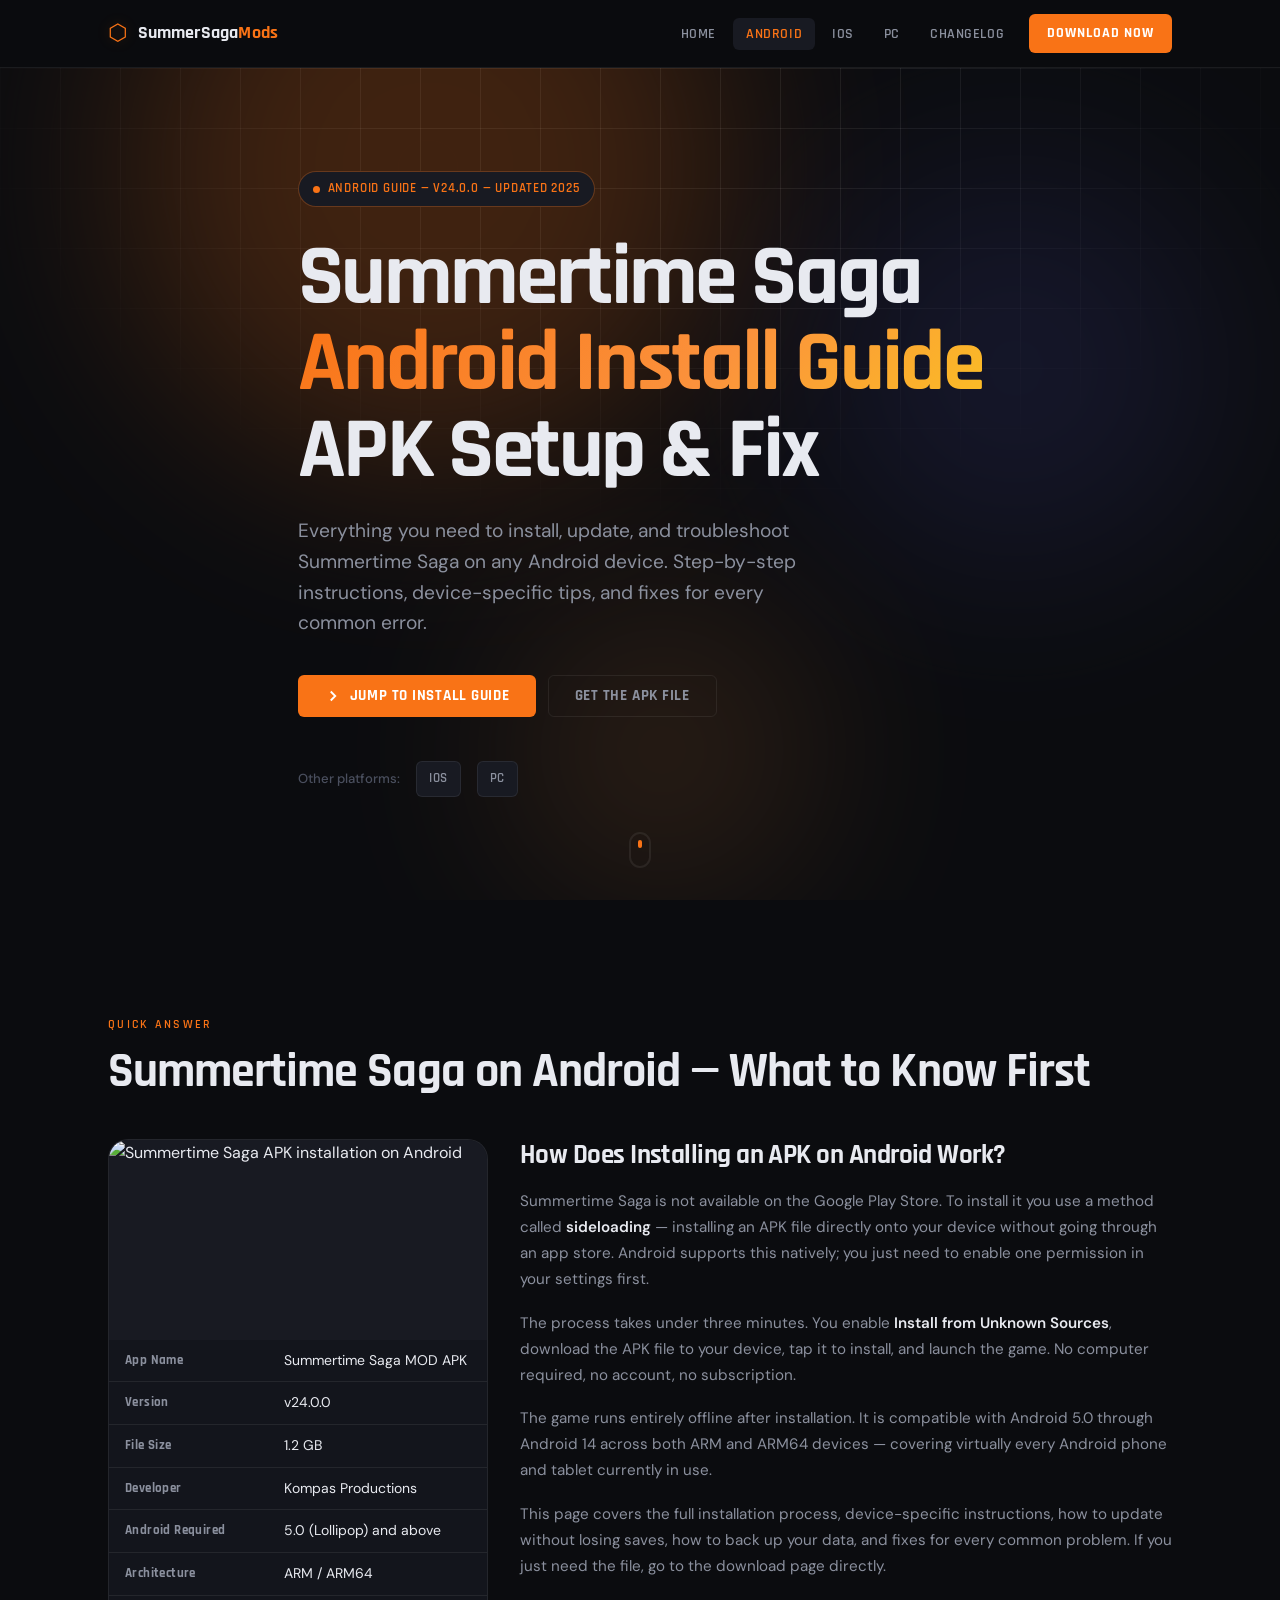
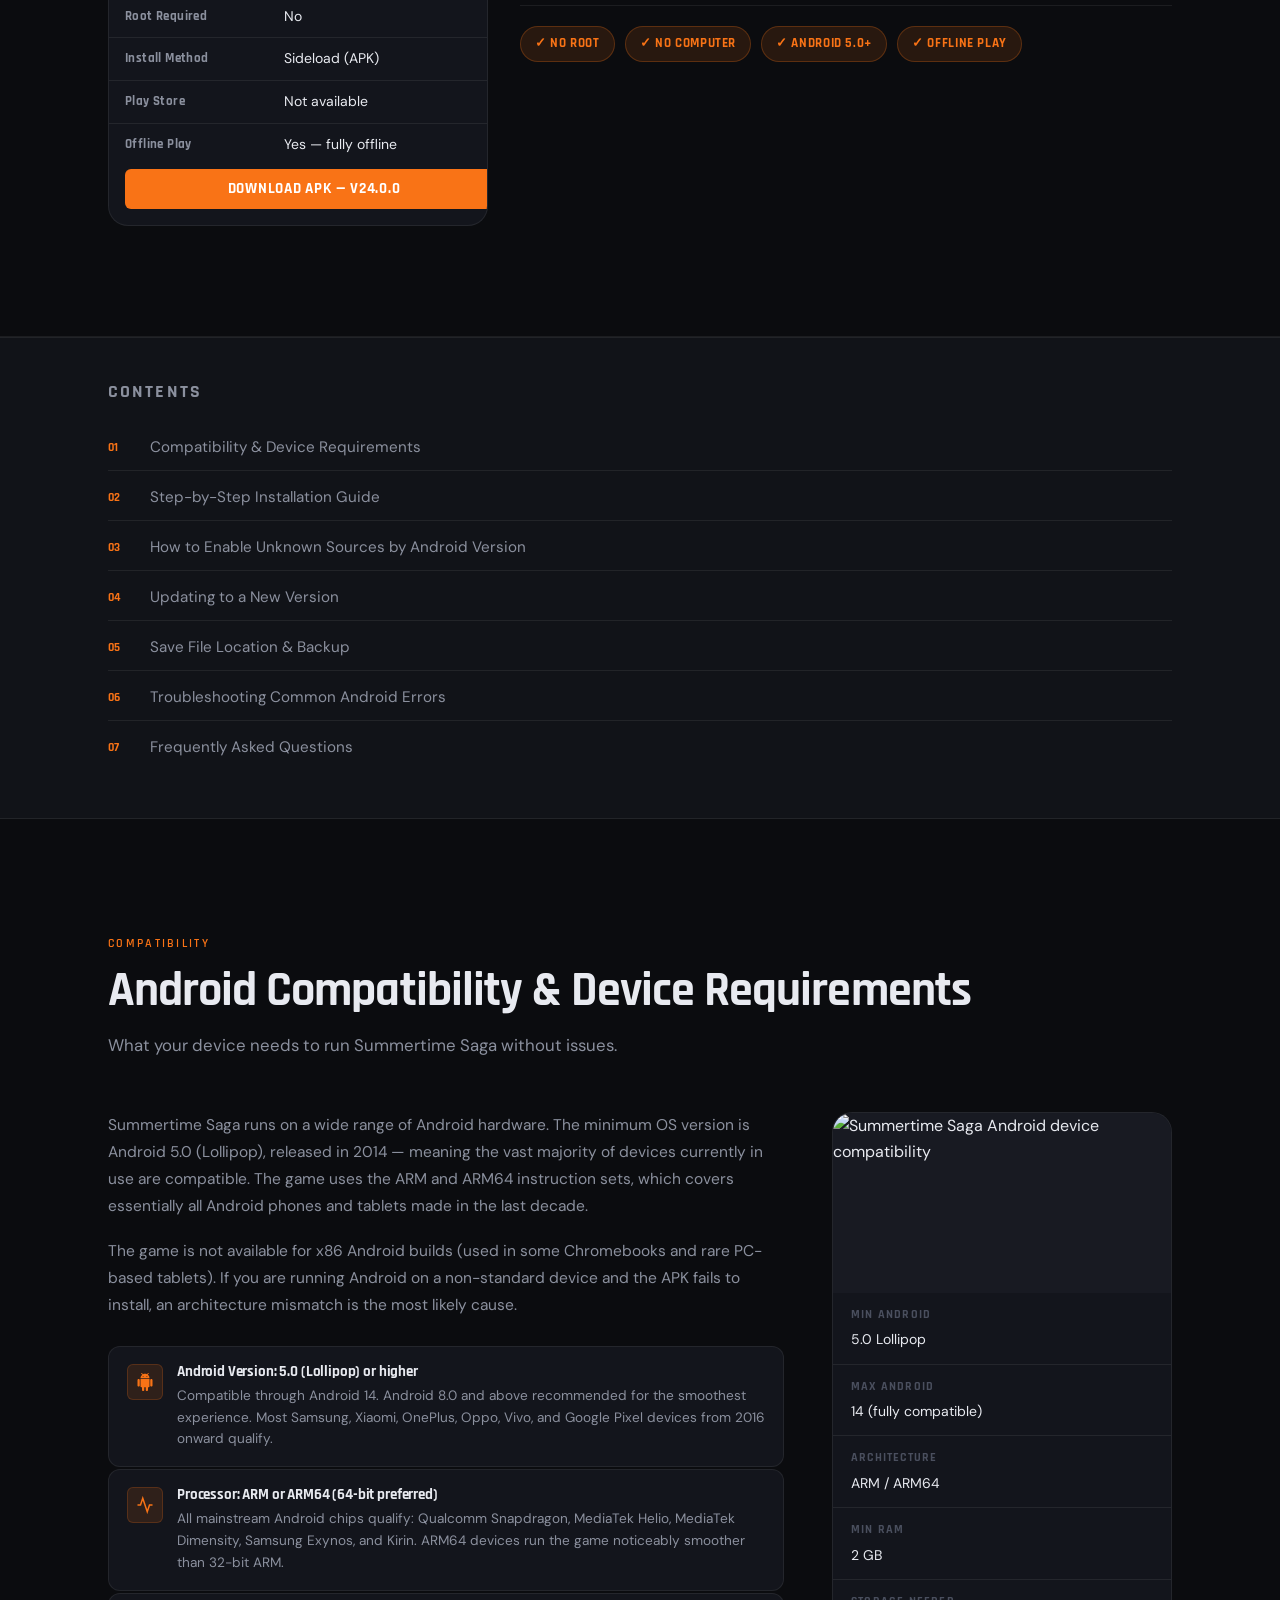
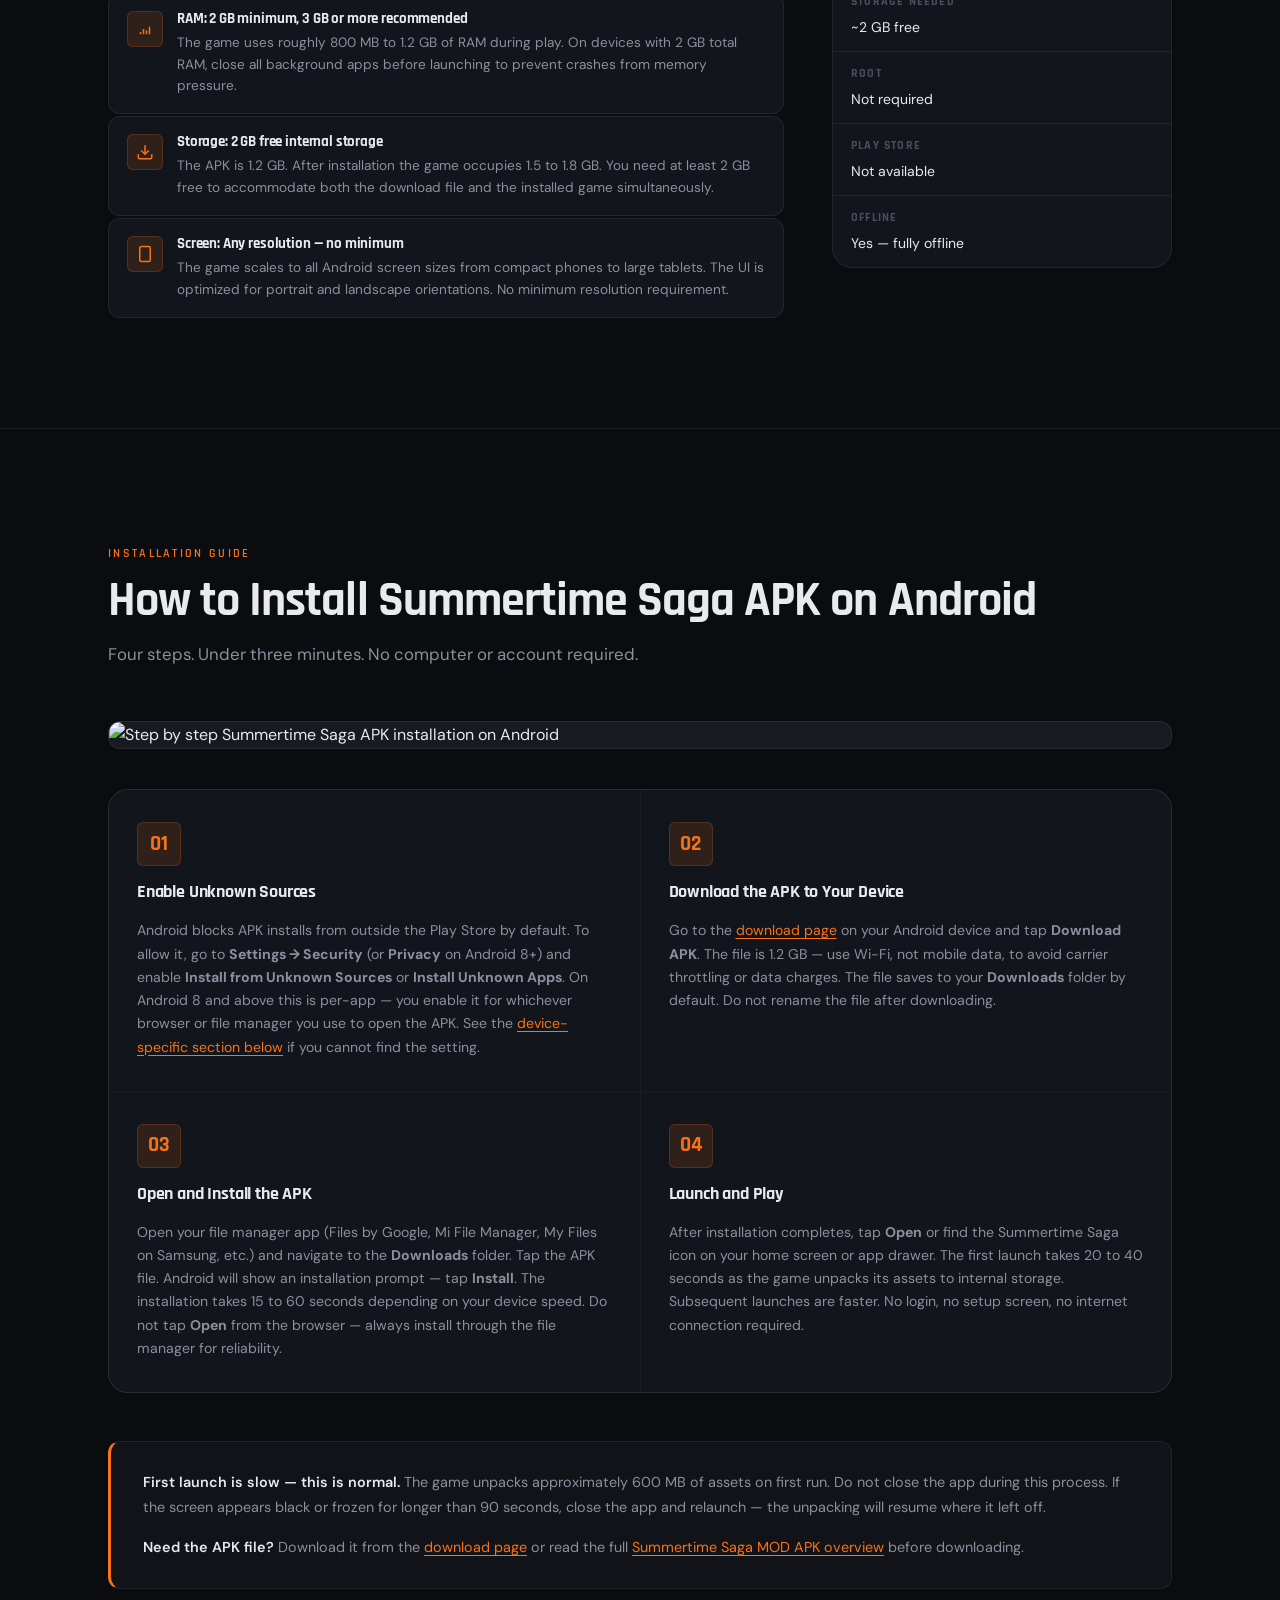
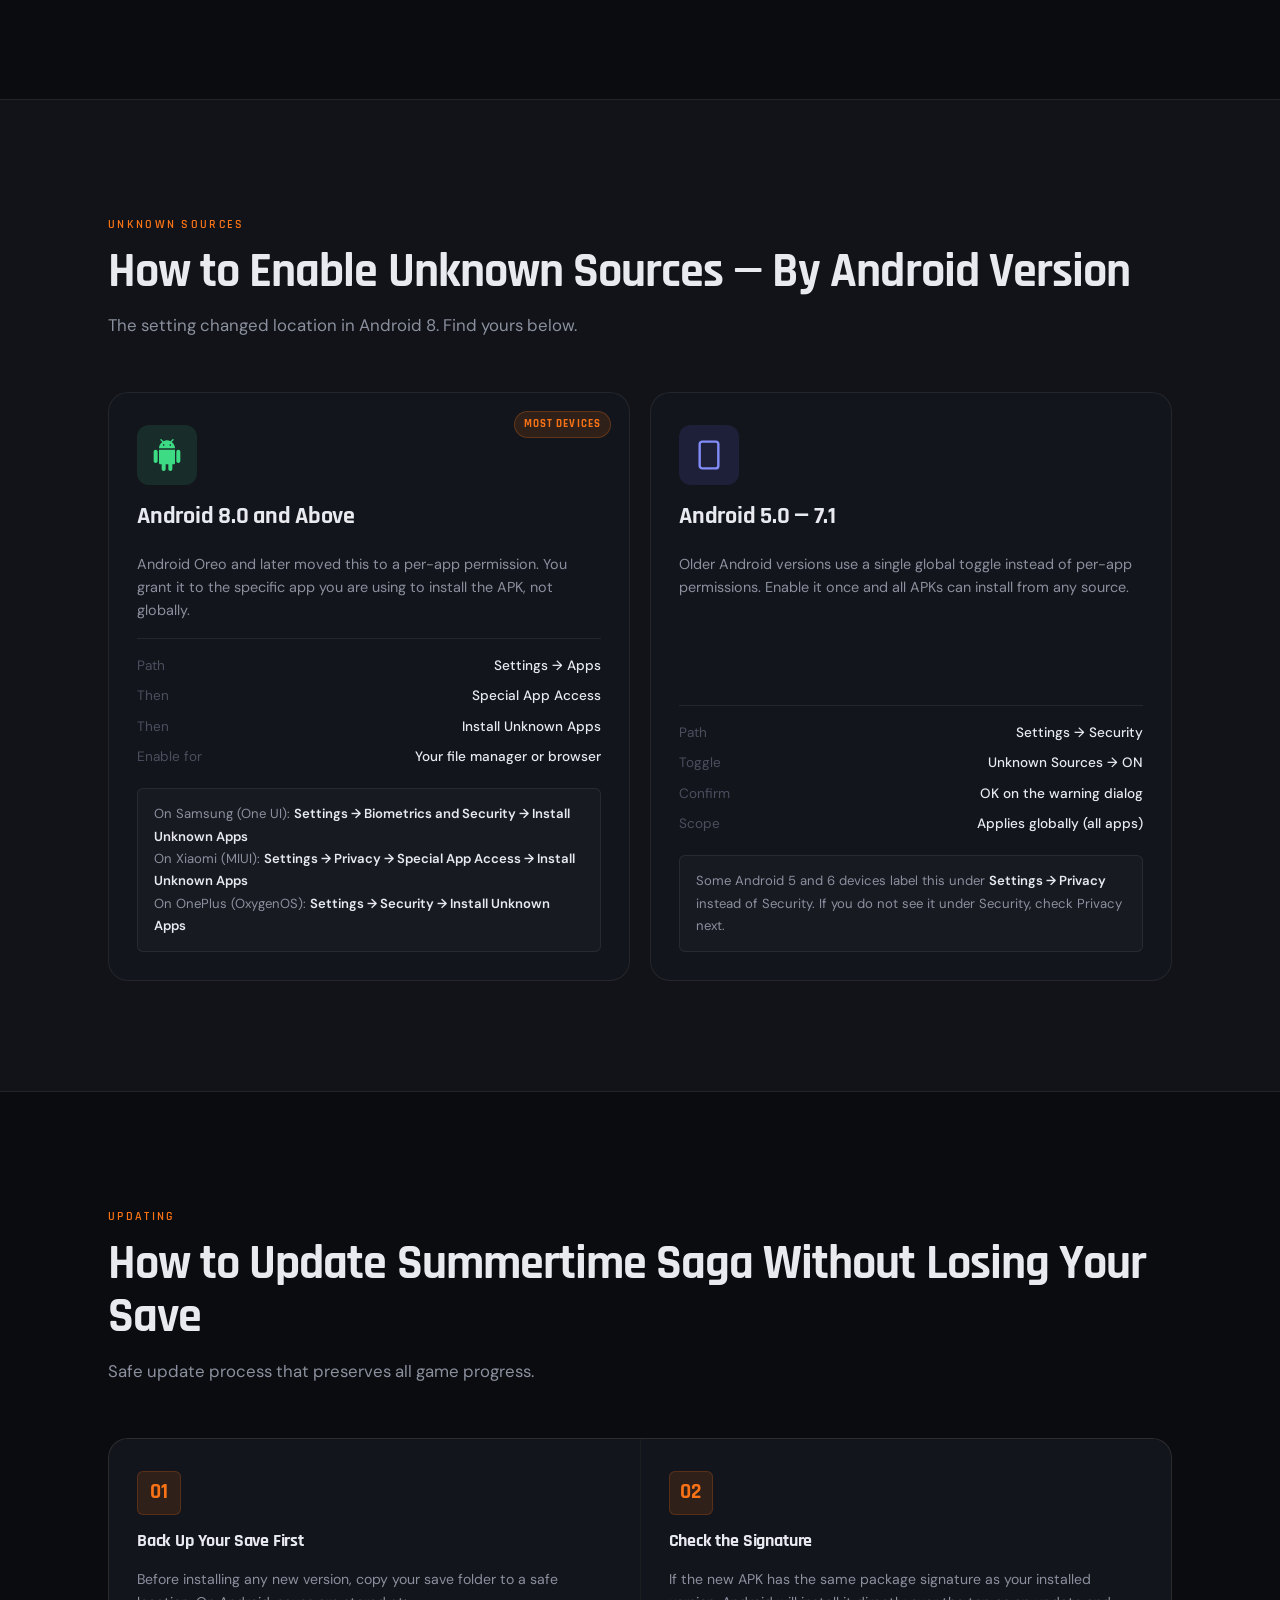
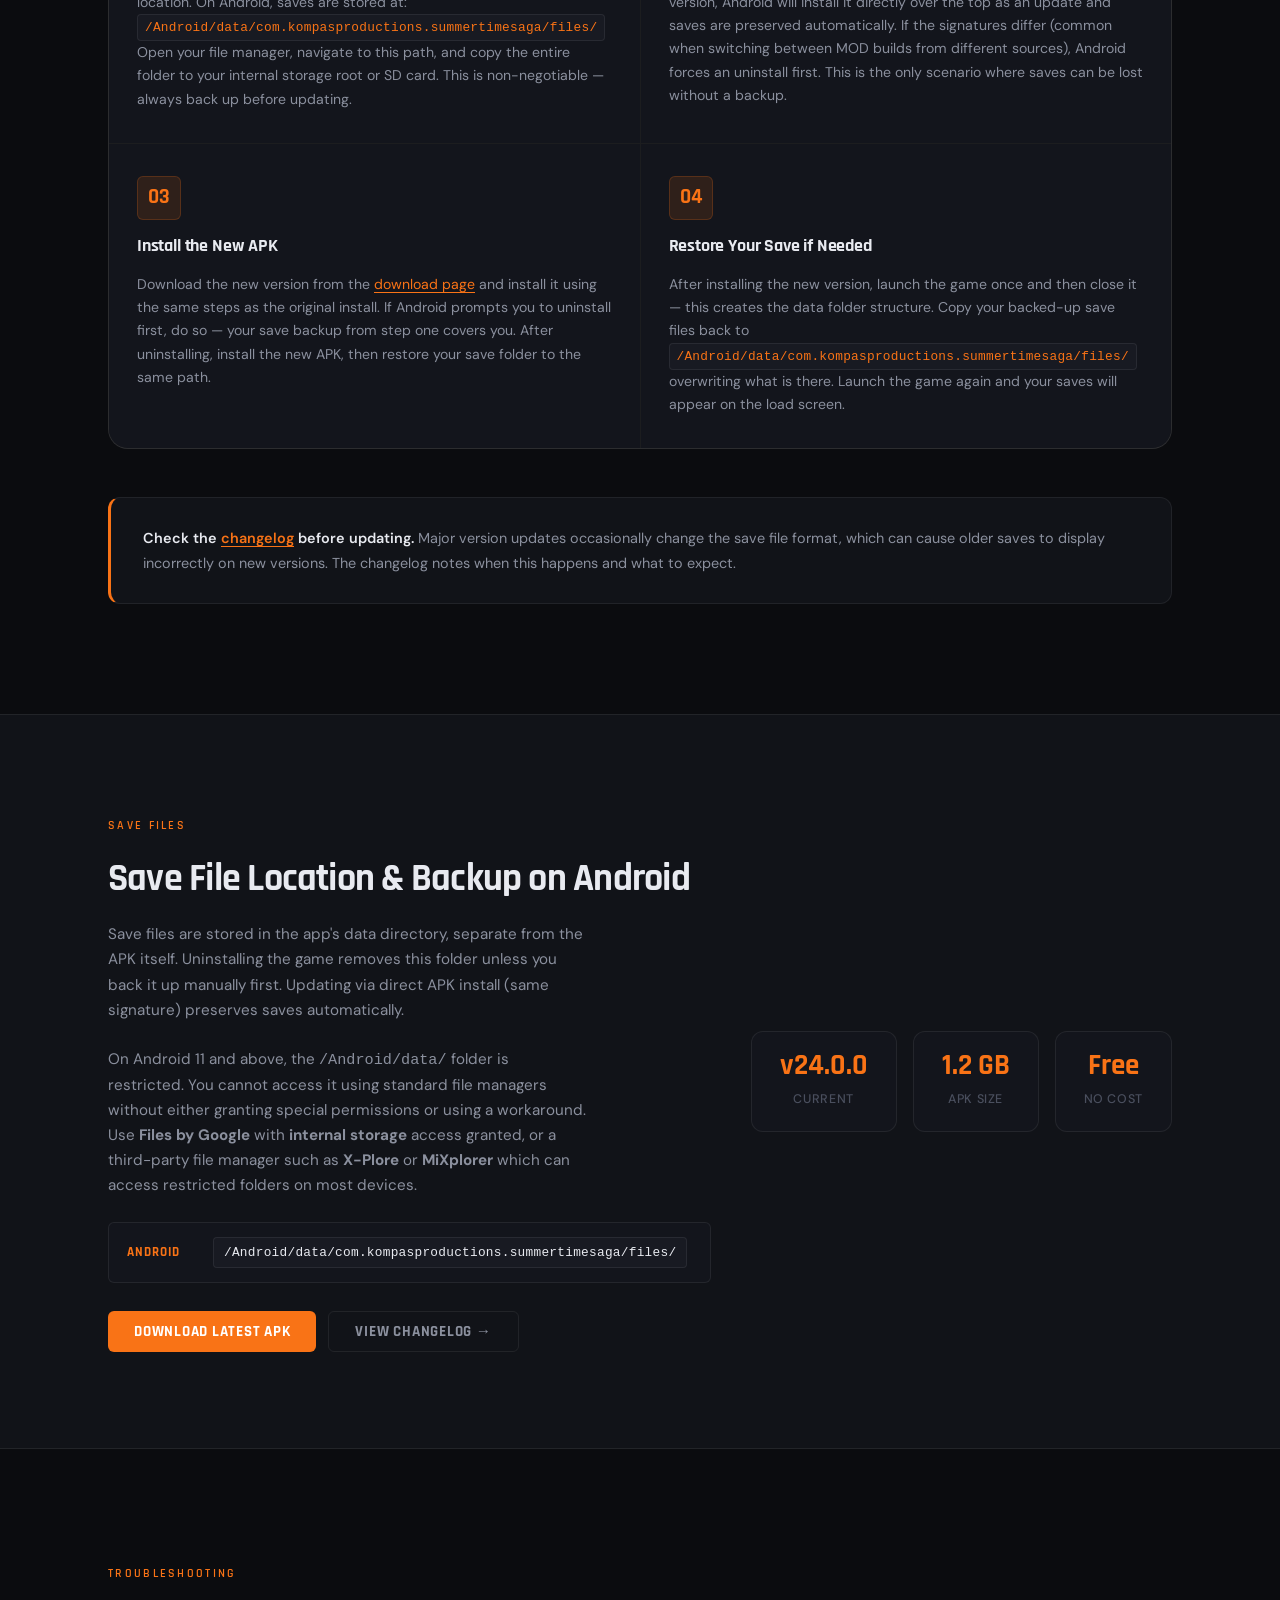
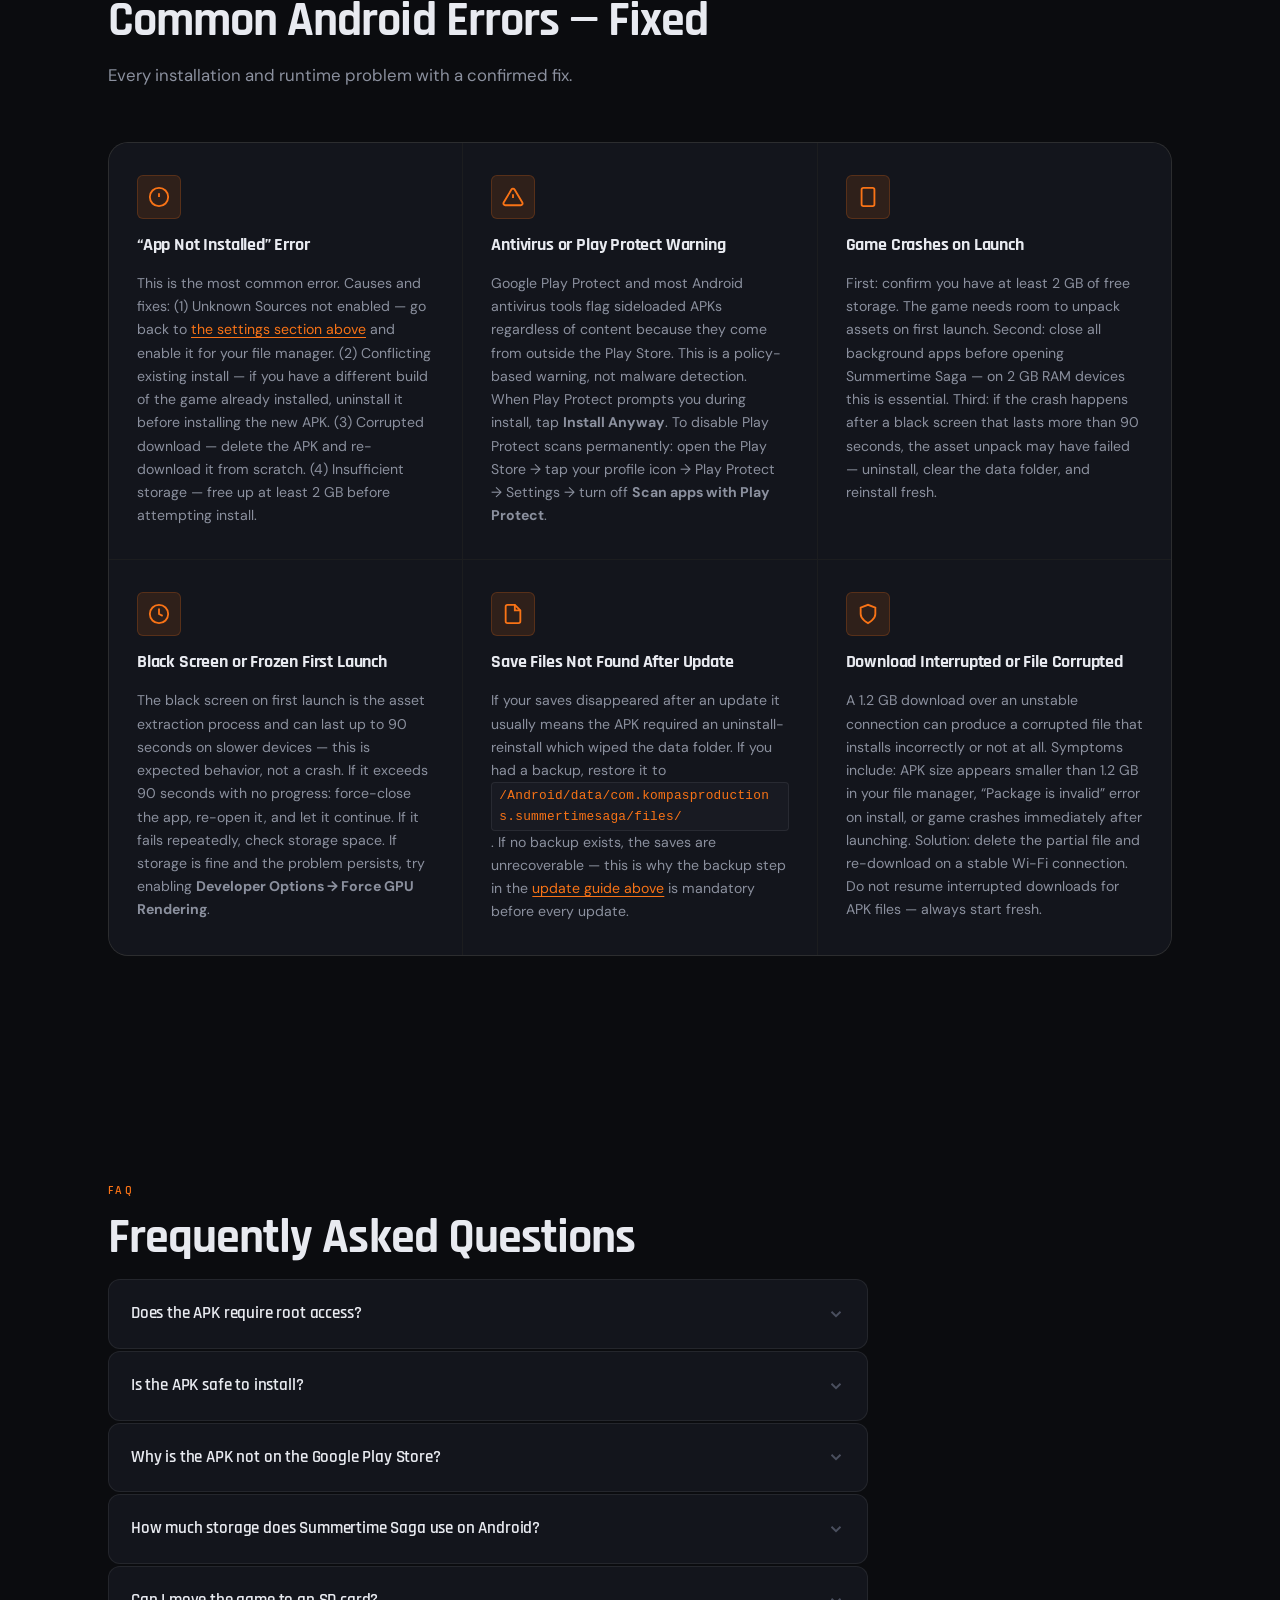
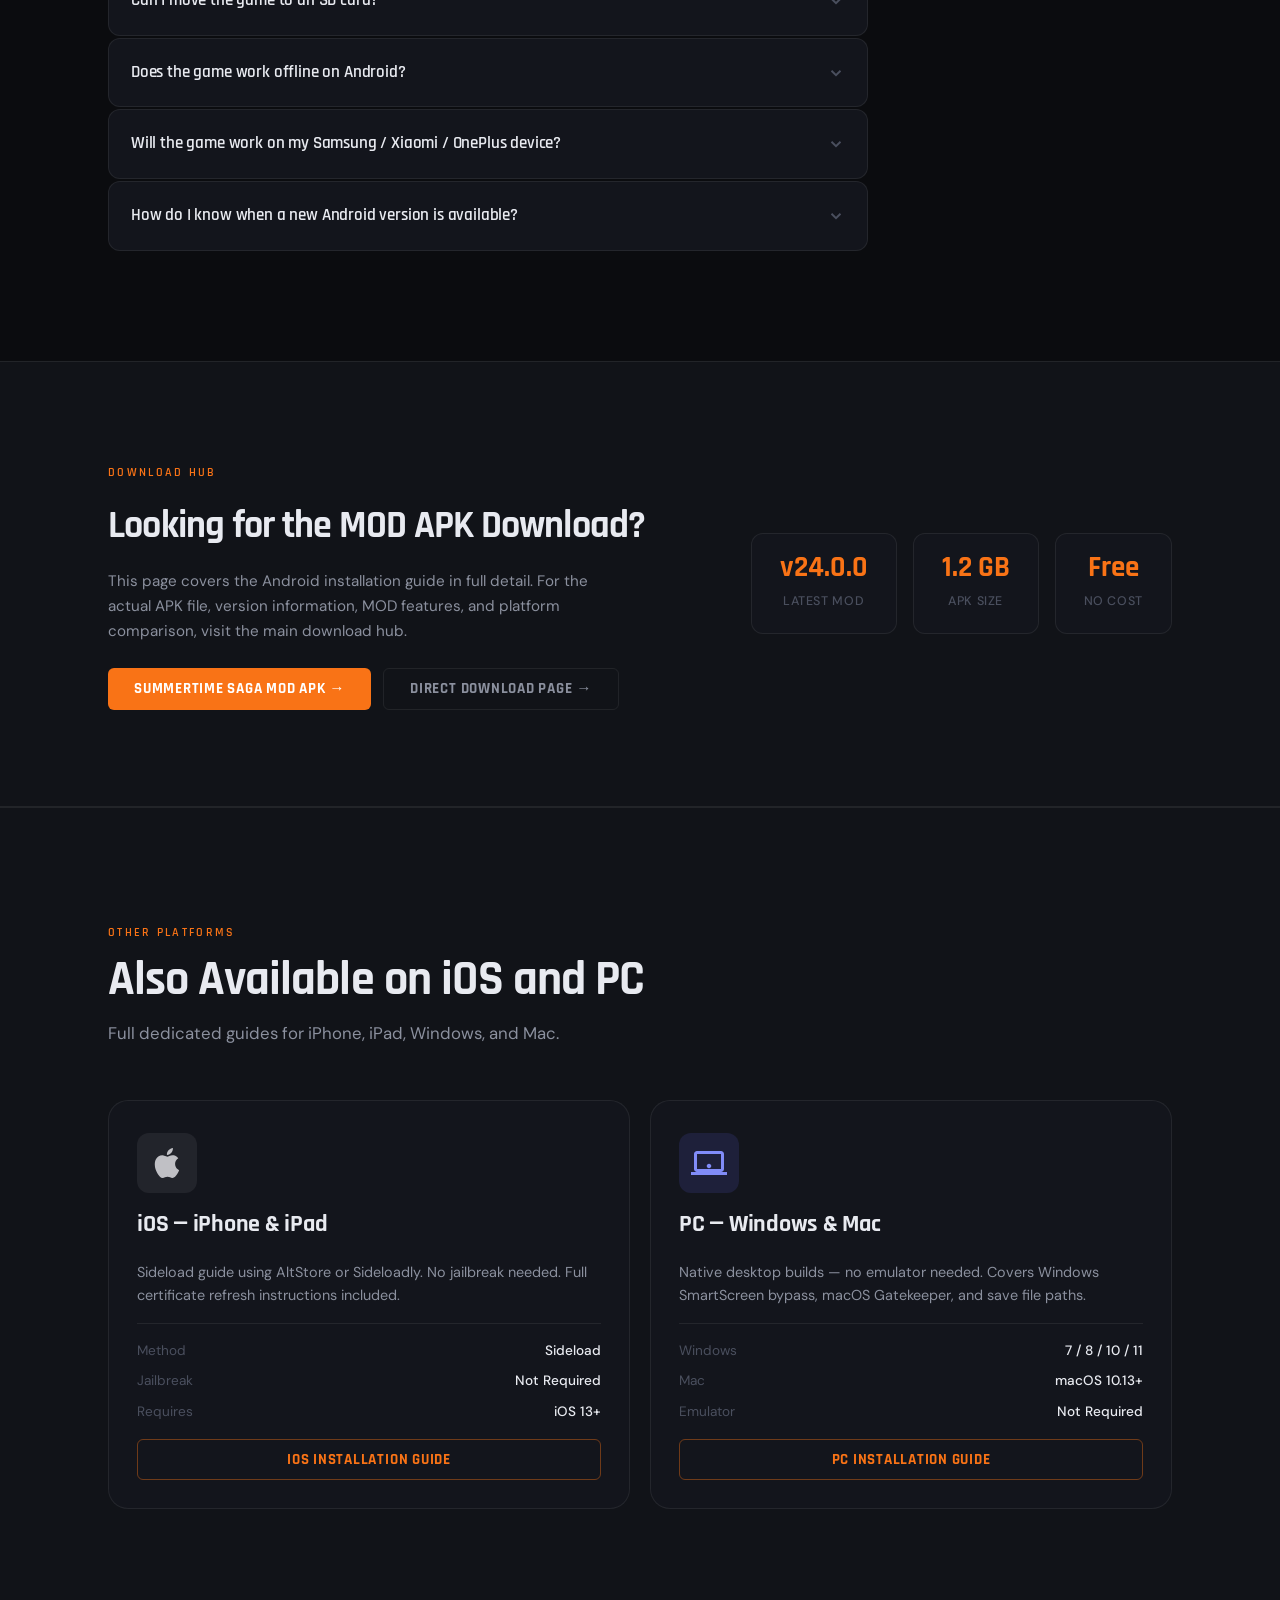
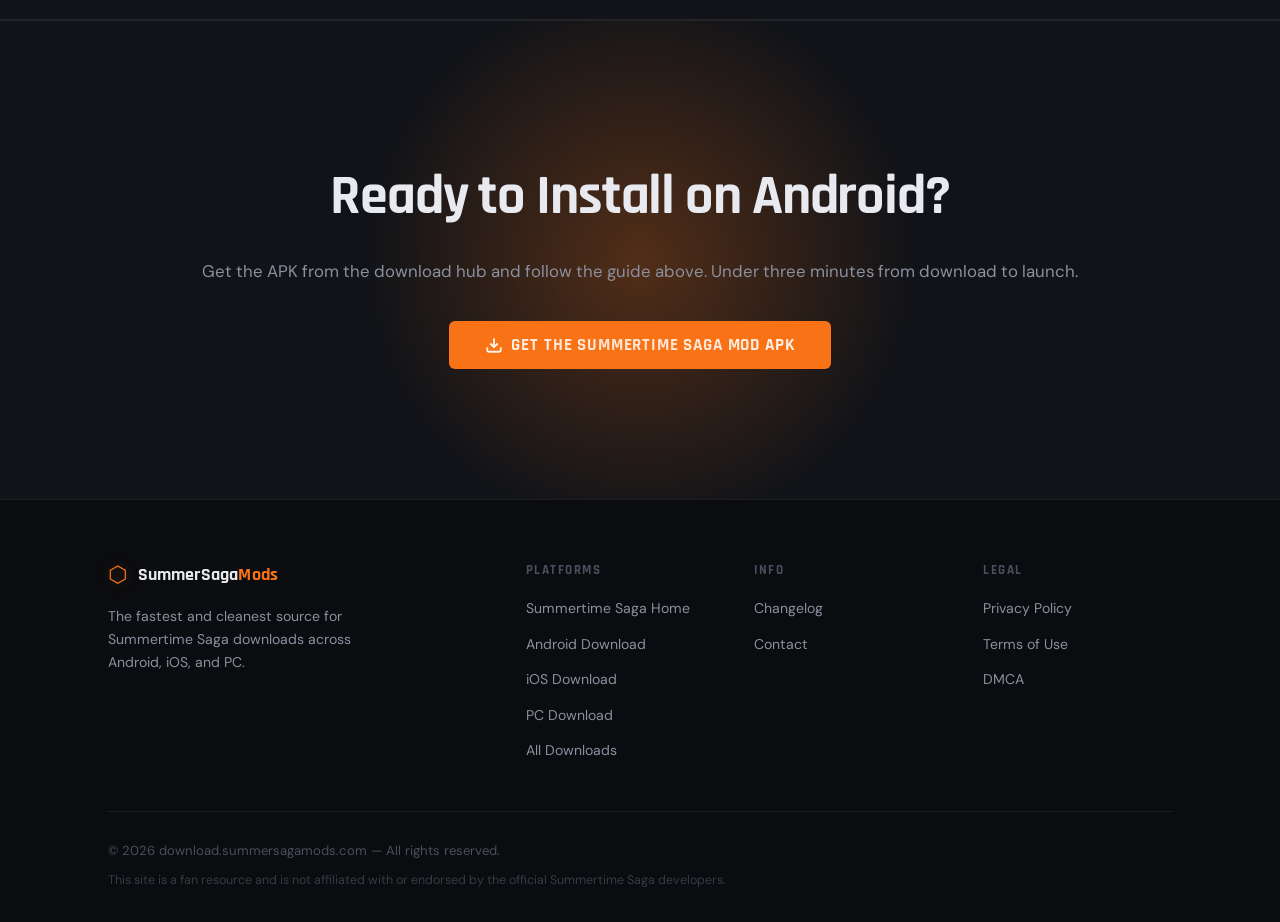
==== commit e8048be0: "Update index.html" ====
--- a/android/index.html
+++ b/android/index.html
@@ -293,7 +293,7 @@
       <div class="hero-inner">
         <div class="hero-badge">
           <span class="badge-dot"></span>
-          Android Guide &mdash; v23.0.0 &mdash; Updated 2025
+          Android Guide &mdash; v24.0.0 &mdash; Updated 2025
         </div>
         <h1 class="hero-title">
           Summertime Saga<br>
@@ -335,7 +335,7 @@
             <table class="app-info-table">
               <tbody>
                 <tr><th scope="row">App Name</th><td>Summertime Saga MOD APK</td></tr>
-                <tr><th scope="row">Version</th><td>v23.0.0</td></tr>
+                <tr><th scope="row">Version</th><td>v24.0.0</td></tr>
                 <tr><th scope="row">File Size</th><td>1.2 GB</td></tr>
                 <tr><th scope="row">Developer</th><td>Kompas Productions</td></tr>
                 <tr><th scope="row">Android Required</th><td>5.0 (Lollipop) and above</td></tr>
@@ -346,7 +346,7 @@
                 <tr><th scope="row">Offline Play</th><td>Yes &mdash; fully offline</td></tr>
               </tbody>
             </table>
-            <a href="/download/" class="btn btn-primary btn-full">Download APK &mdash; v23.0.0</a>
+            <a href="/download/" class="btn btn-primary btn-full">Download APK &mdash; v24.0.0</a>
           </div>
 
           <div class="qa-summary">
@@ -736,7 +736,7 @@
           </div>
           <div class="version-badges" aria-hidden="true">
             <div class="version-badge-item">
-              <strong>v23.0.0</strong>
+              <strong>v24.0.0</strong>
               <span>Current</span>
             </div>
             <div class="version-badge-item">
@@ -972,7 +972,7 @@
           </div>
           <div class="version-badges" aria-hidden="true">
             <div class="version-badge-item">
-              <strong>v23.0.0</strong>
+              <strong>v24.0.0</strong>
               <span>Latest MOD</span>
             </div>
             <div class="version-badge-item">
